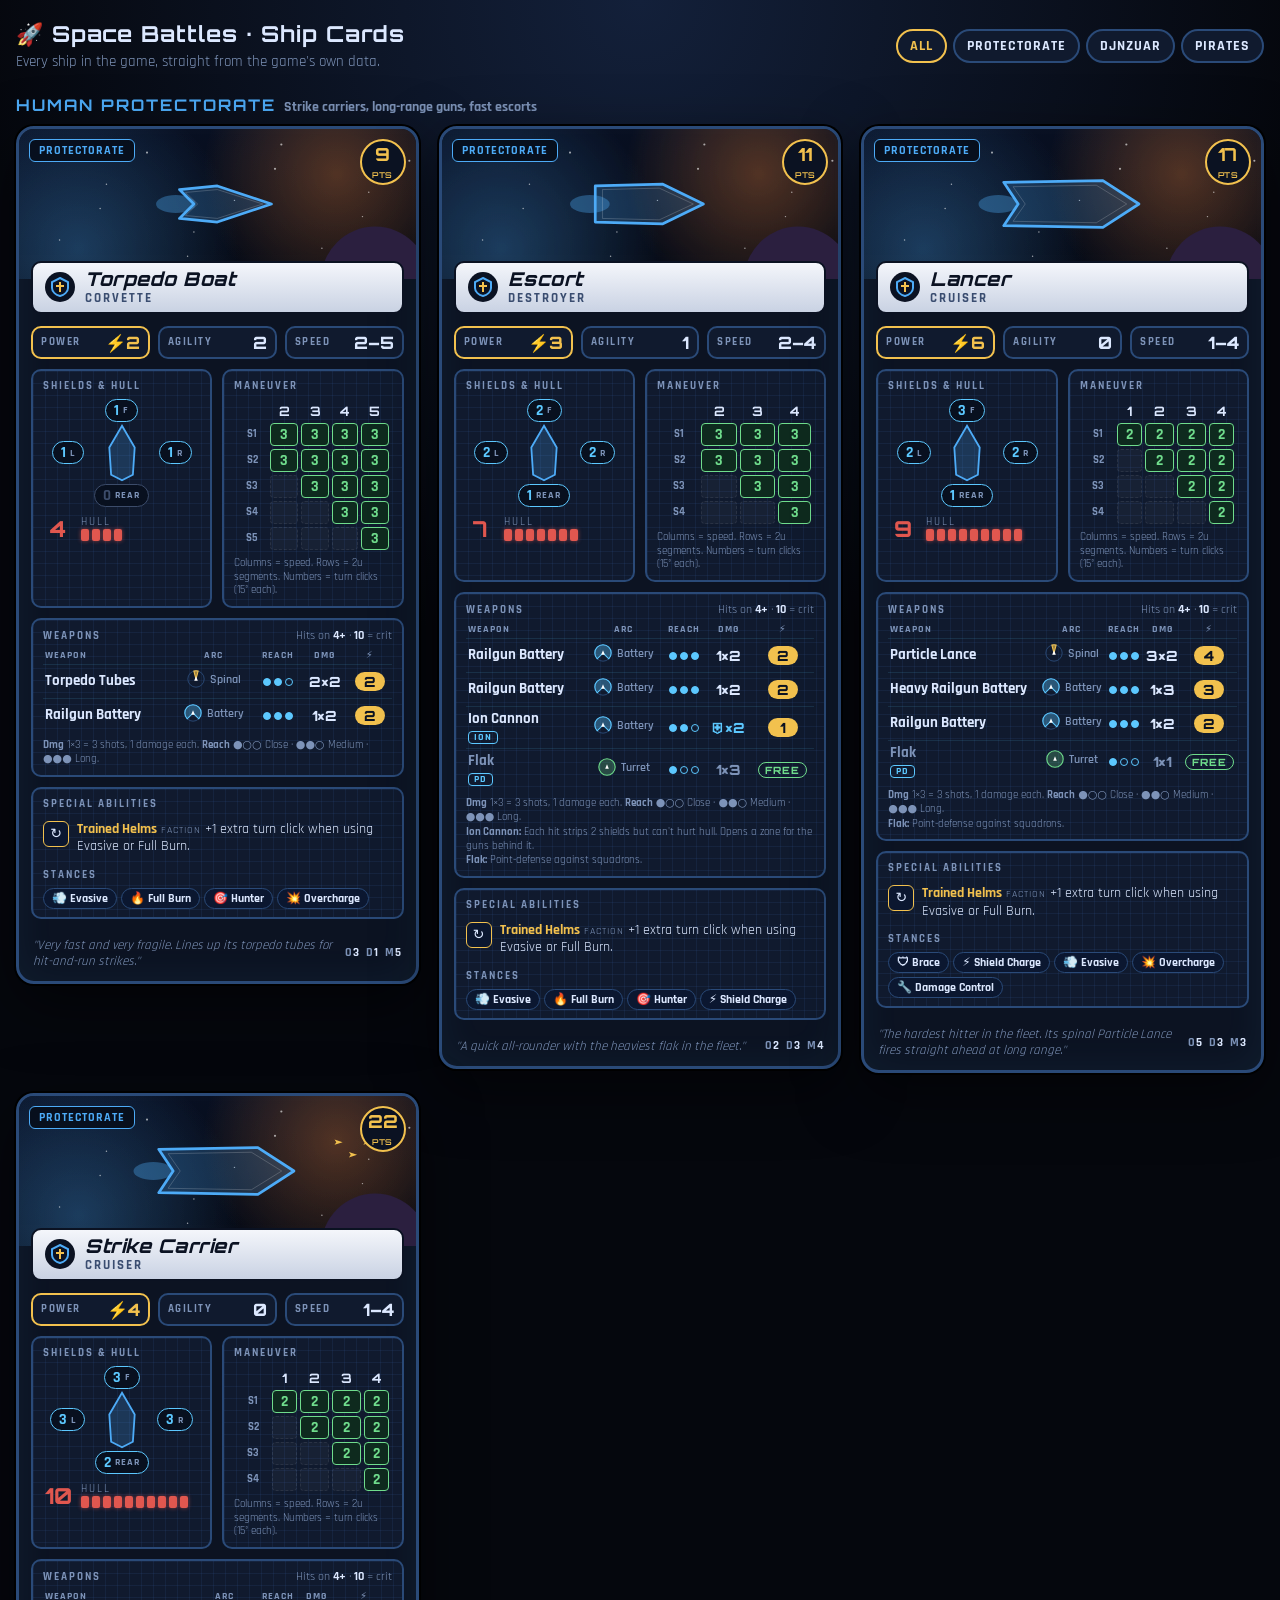
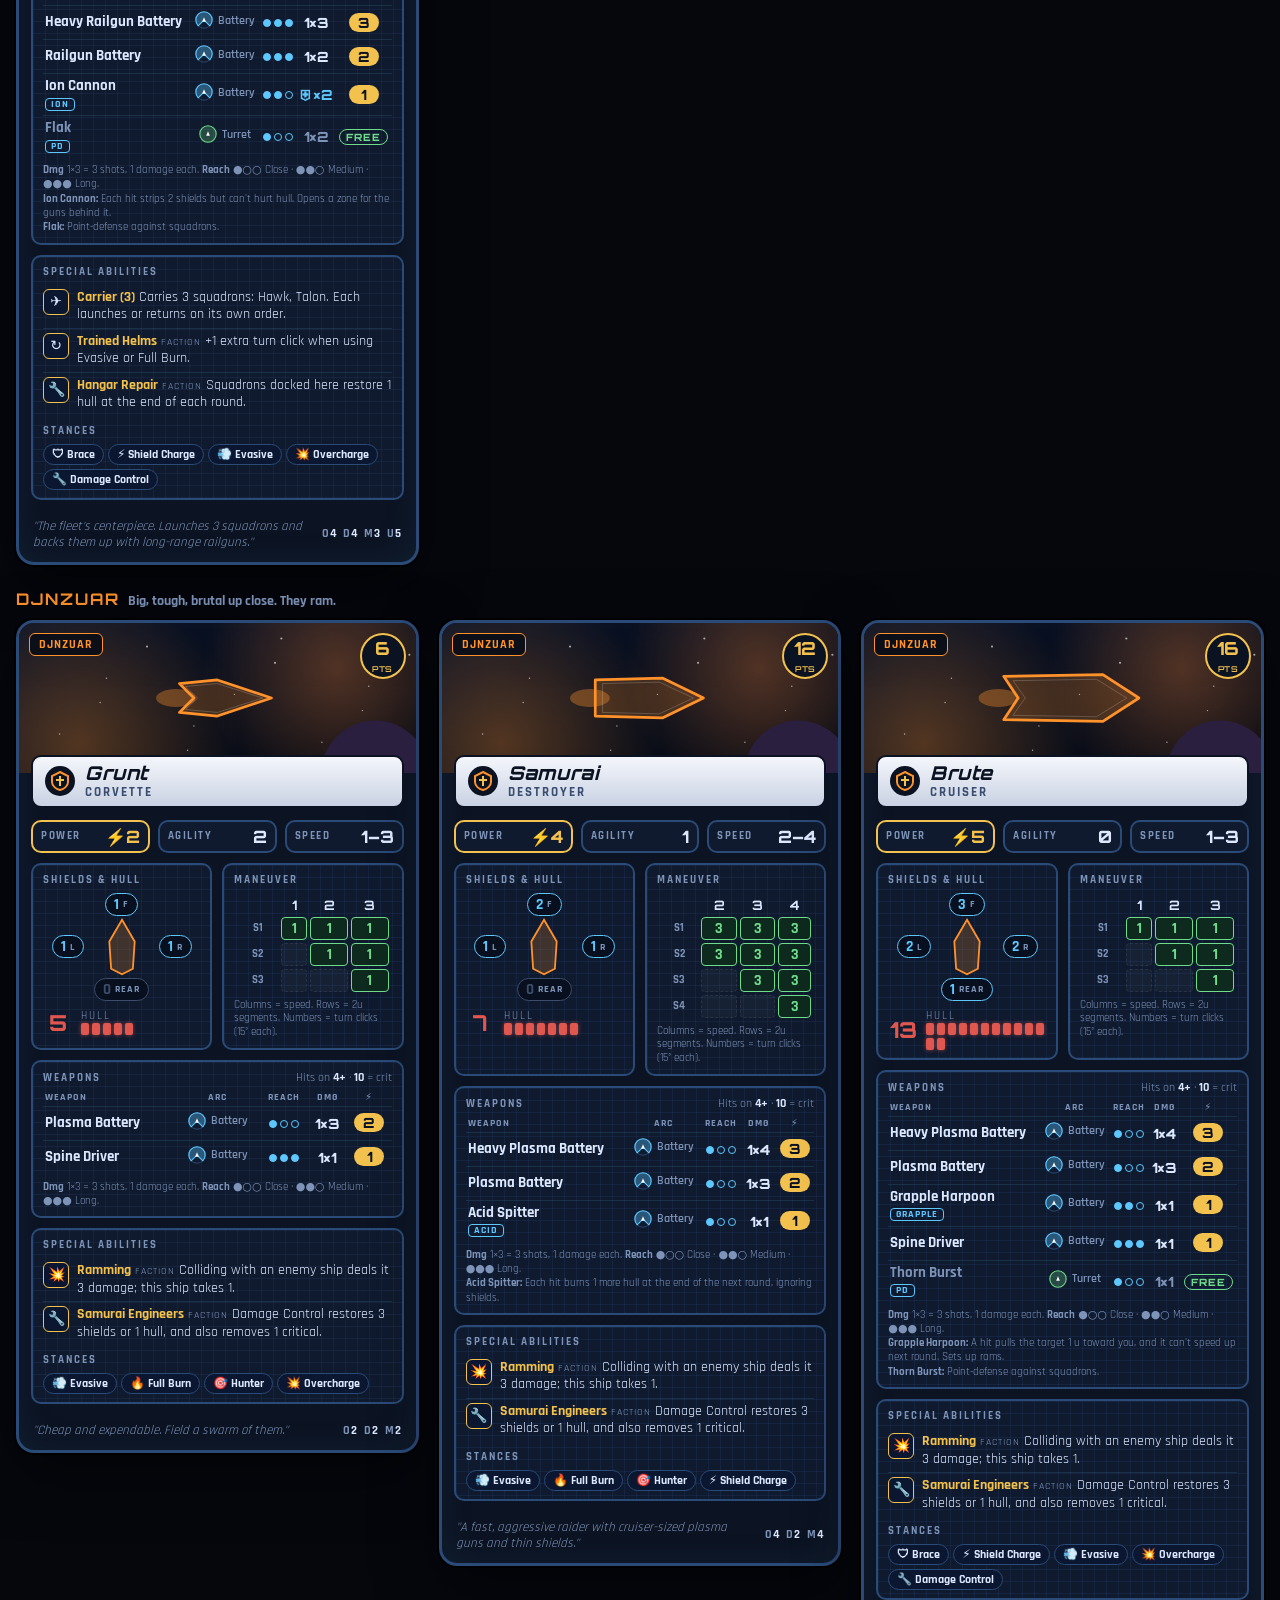
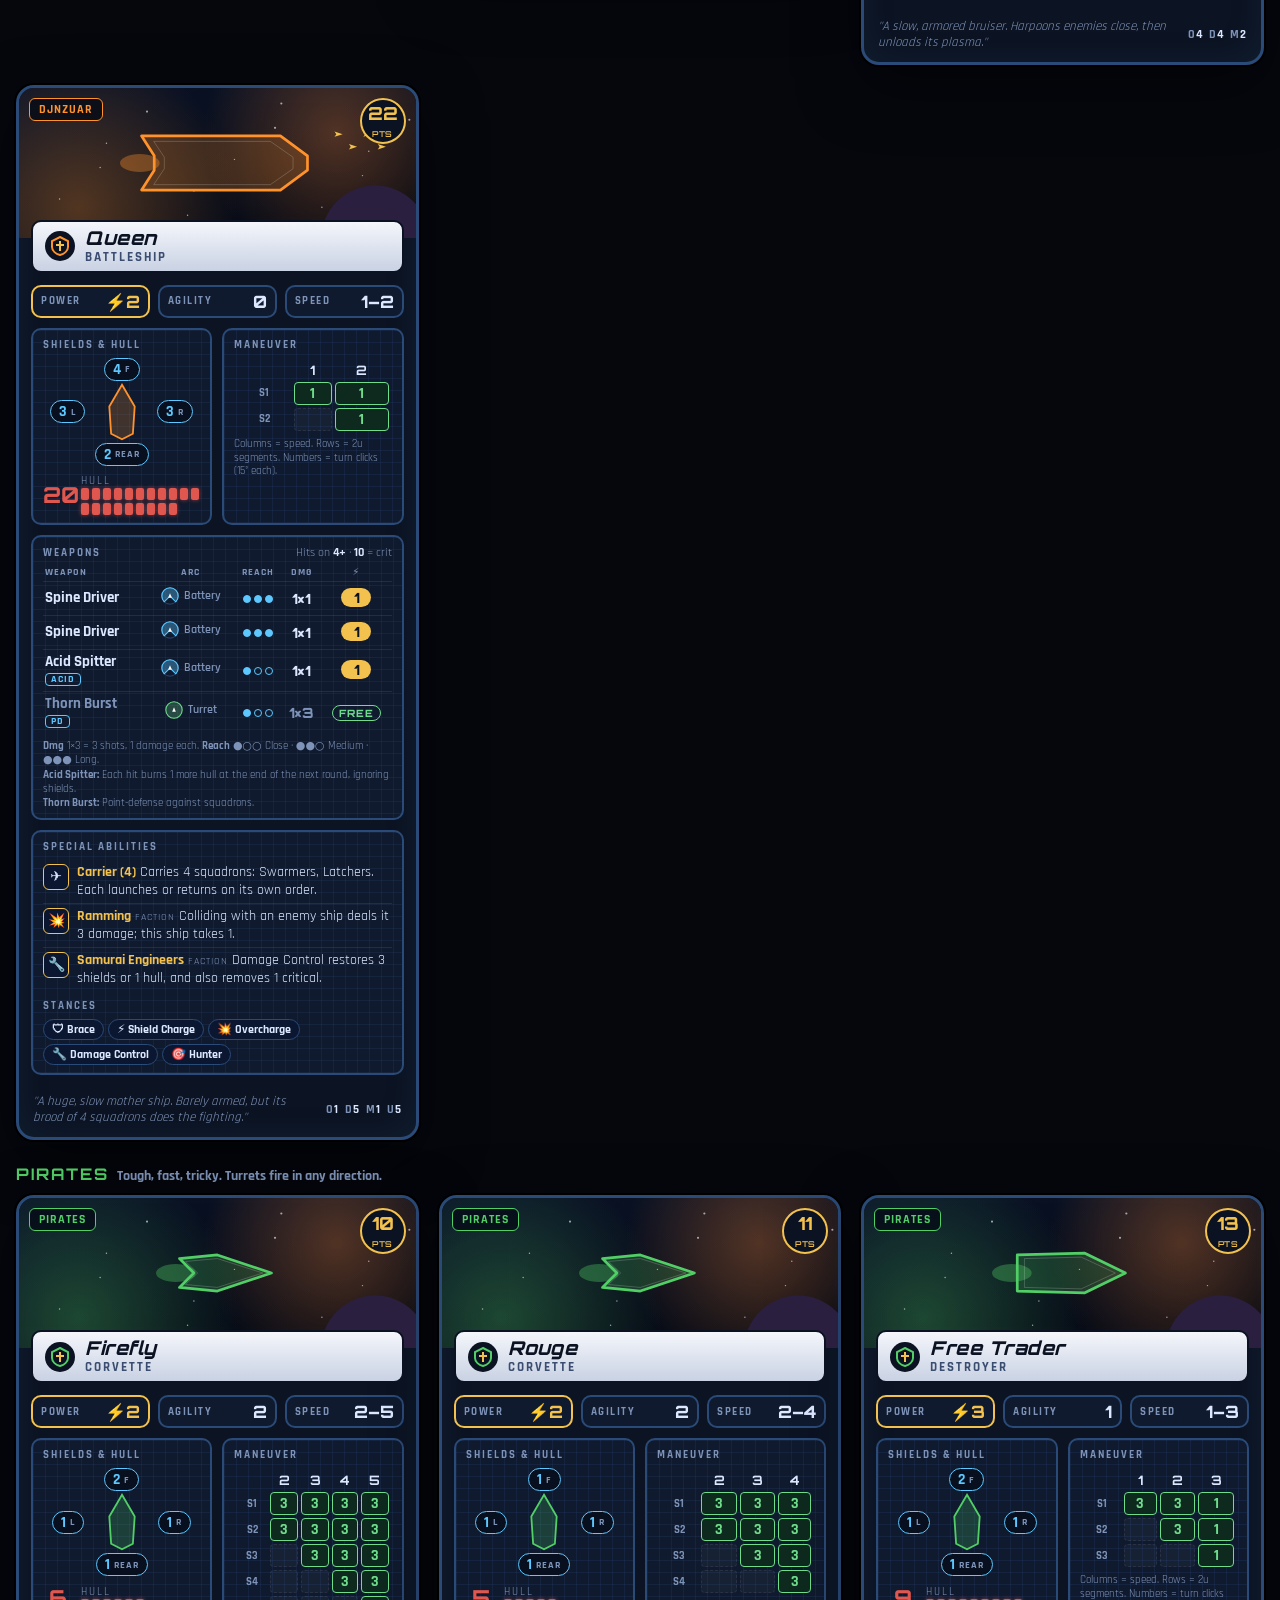
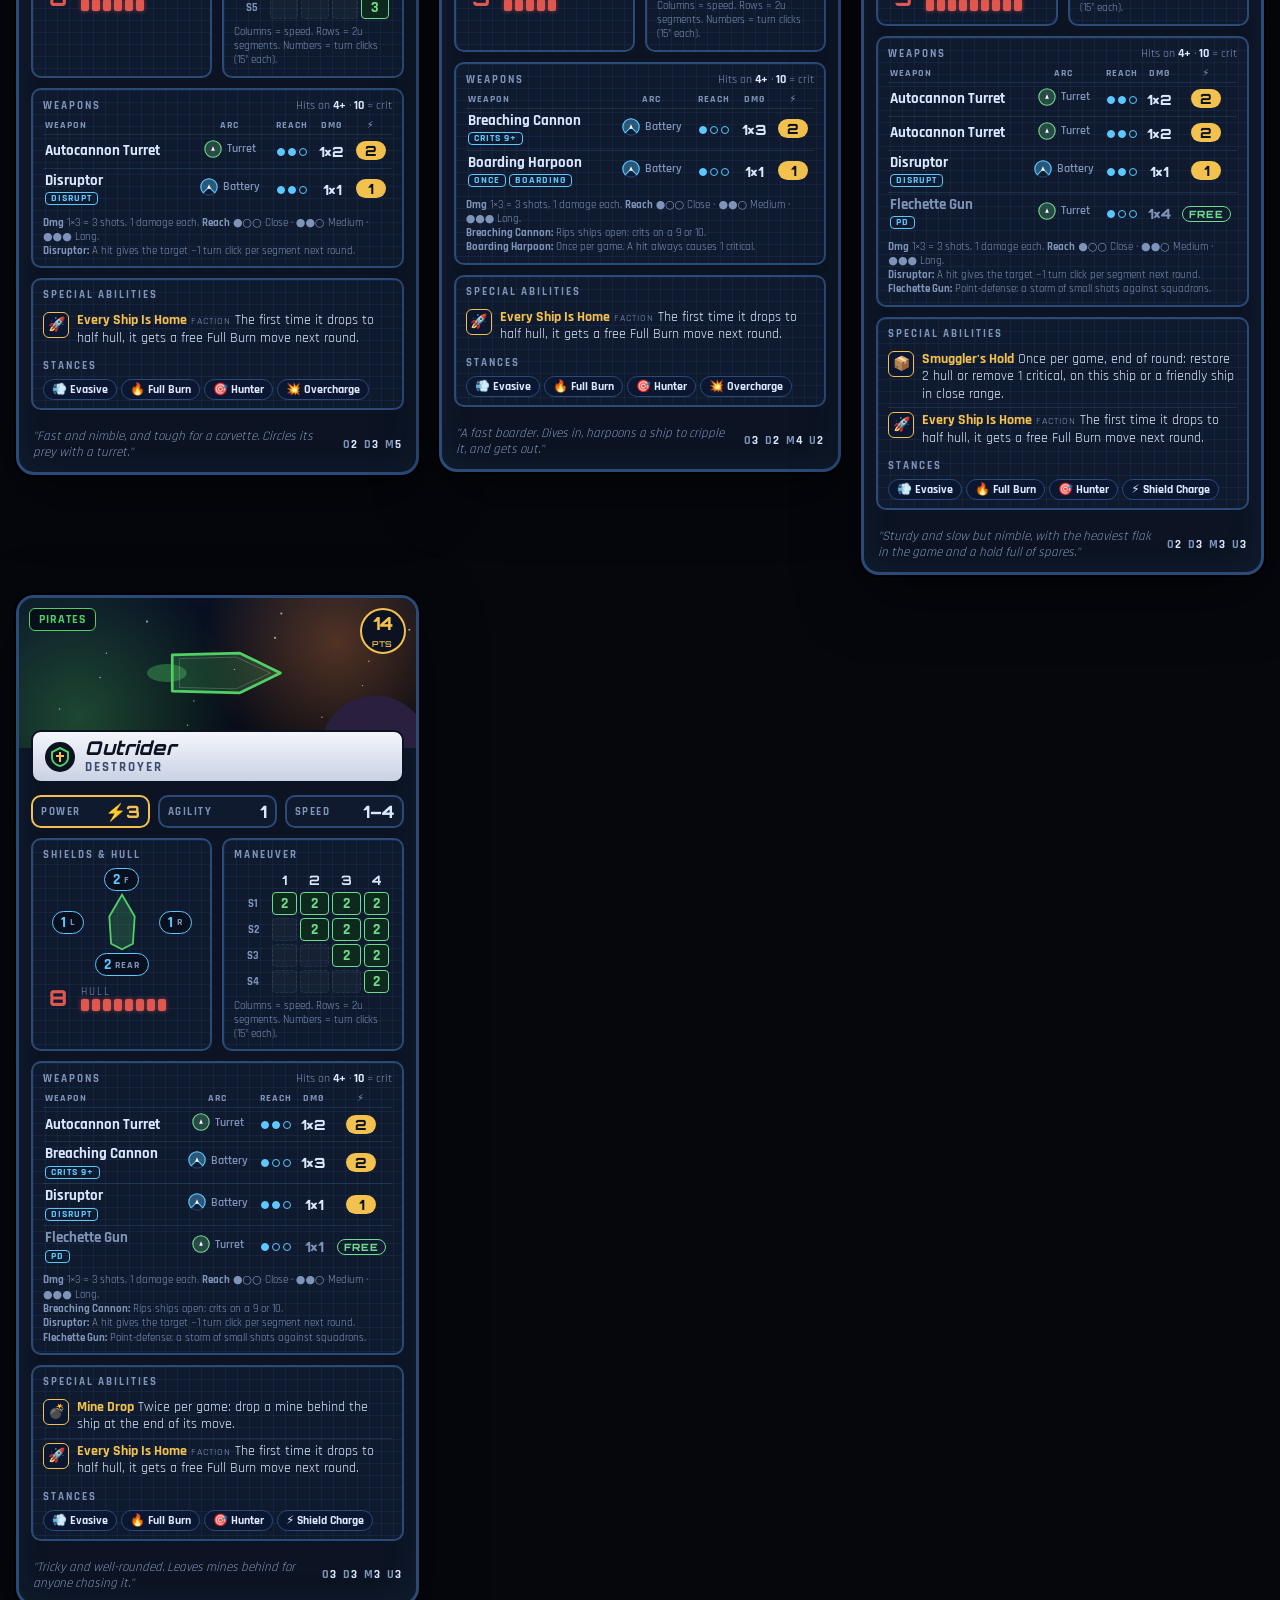
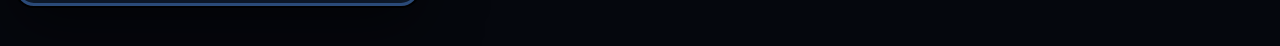
==== docs/ship-cards.html @ 21dcd4d3 "Space Battles: weapons v2, new ships, ship cards, battle sizes - Power system: each ship has Power; " ====
<!doctype html>
<html lang="en">
<head>
<meta charset="utf-8">
<meta name="viewport" content="width=device-width, initial-scale=1">
<title>Space Battles Ship Cards</title>
<link rel="preconnect" href="https://fonts.googleapis.com">
<link href="https://fonts.googleapis.com/css2?family=Orbitron:wght@600;800&family=Rajdhani:wght@500;600;700&display=swap" rel="stylesheet">
<style>
  :root {
    --bg: #05070d;
    --card: #0c1322;
    --panel: #101a2e;
    --panel-edge: #2a4a78;
    --grid: rgba(80, 150, 255, 0.08);
    --text: #dce8ff;
    --muted: #7d93b8;
    --accent: #5cc8ff;
    --gold: #f2c14e;
    --hull: #e0574f;
    --shield: #5cc8ff;
    --good: #6fdc8c;
  }
  * { box-sizing: border-box; }
  body {
    margin: 0; min-height: 100vh; background: radial-gradient(circle at 50% 0%, #13203a, var(--bg) 60%) fixed var(--bg);
    font-family: 'Rajdhani', system-ui, sans-serif; color: var(--text); padding: 20px 16px 40px;
  }
  header { max-width: 1400px; margin: 0 auto 16px; display: flex; flex-wrap: wrap; align-items: center; justify-content: space-between; gap: 12px; }
  header h1 { margin: 0; font-family: 'Orbitron', sans-serif; font-size: 22px; letter-spacing: 1px; }
  header p { margin: 4px 0 0; color: var(--muted); font-size: 15px; }
  .filters { display: flex; flex-wrap: wrap; gap: 6px; }
  .filters button {
    font: inherit; font-weight: 700; font-size: 14px; letter-spacing: 1px; text-transform: uppercase;
    padding: 6px 12px; border-radius: 999px; border: 2px solid var(--panel-edge); background: var(--panel); color: var(--text); cursor: pointer;
  }
  .filters button.on { border-color: var(--gold); color: var(--gold); }

  .faction-title { max-width: 1400px; margin: 24px auto 10px; font-family: 'Orbitron', sans-serif; font-size: 16px; letter-spacing: 2px; text-transform: uppercase; }
  .faction-title small { font-family: 'Rajdhani', sans-serif; letter-spacing: 0; text-transform: none; color: var(--muted); font-size: 14px; margin-left: 8px; }
  .grid { max-width: 1400px; margin: 0 auto; display: grid; grid-template-columns: repeat(auto-fill, minmax(min(100%, 380px), 1fr)); gap: 20px; align-items: start; }

  .card {
    --fc: var(--accent);
    background: var(--card); border: 3px solid var(--panel-edge); border-radius: 18px; overflow: hidden;
    box-shadow: 0 0 0 2px #000, 0 20px 60px rgba(0,0,0,.5), inset 0 0 40px rgba(92,200,255,.06);
    scroll-margin-top: 16px;
  }
  .card:target { border-color: var(--gold); }
  .art { position: relative; height: 150px; background: radial-gradient(circle at 80% 30%, rgba(255,140,60,.3), transparent 40%), radial-gradient(circle at 15% 80%, color-mix(in srgb, var(--fc) 30%, transparent), transparent 45%), linear-gradient(160deg, #0a1328, #050810); }
  .art svg { position: absolute; inset: 0; width: 100%; height: 100%; }
  .faction { position: absolute; top: 10px; left: 10px; padding: 3px 9px; border-radius: 6px; font-size: 12px; font-weight: 700; letter-spacing: 1px; background: rgba(5,10,20,.75); border: 1px solid var(--fc); color: var(--fc); text-transform: uppercase; }
  .cost { position: absolute; top: 10px; right: 10px; width: 46px; height: 46px; border-radius: 50%; background: #0b1222; border: 2px solid var(--gold); display: grid; place-items: center; text-align: center; line-height: 1; font-family: 'Orbitron', sans-serif; font-weight: 800; font-size: 18px; color: var(--gold); }
  .cost small { display: block; font-size: 8px; font-weight: 600; letter-spacing: .5px; }
  .titlebar { display: flex; align-items: center; gap: 10px; margin: -18px 12px 0; position: relative; background: linear-gradient(#f4f6fb, #c9d2e3); border: 2px solid #0b1222; border-radius: 10px; padding: 6px 12px; color: #0b1222; }
  .emblem { width: 30px; height: 30px; flex: none; border-radius: 50%; background: #0b1222; display: grid; place-items: center; }
  .titlebar h2 { margin: 0; font-family: 'Orbitron', sans-serif; font-weight: 800; font-size: 19px; font-style: italic; letter-spacing: .5px; line-height: 1.1; }
  .titlebar .class { font-size: 13px; font-weight: 700; letter-spacing: 2px; text-transform: uppercase; color: #3a4d70; }

  .body { padding: 12px; display: grid; gap: 10px; }
  .row2 { display: grid; grid-template-columns: 1fr 1fr; gap: 10px; }
  @media (max-width: 400px) { .row2 { grid-template-columns: 1fr; } }
  .panel { background: linear-gradient(var(--grid) 1px, transparent 1px) 0 0 / 12px 12px, linear-gradient(90deg, var(--grid) 1px, transparent 1px) 0 0 / 12px 12px, var(--panel); border: 2px solid var(--panel-edge); border-radius: 10px; padding: 8px 10px; }
  .panel h3 { margin: 0 0 6px; font-size: 11px; font-weight: 700; letter-spacing: 2px; text-transform: uppercase; color: var(--muted); }
  .stats { display: grid; grid-template-columns: repeat(3, 1fr); gap: 8px; }
  .stat { background: var(--panel); border: 2px solid var(--panel-edge); border-radius: 10px; padding: 4px 8px; display: flex; align-items: center; justify-content: space-between; gap: 4px; }
  .stat .k { font-size: 11px; font-weight: 700; letter-spacing: 1.5px; text-transform: uppercase; color: var(--muted); }
  .stat .v { font-family: 'Orbitron', sans-serif; font-weight: 800; font-size: 17px; }
  .stat.power { border-color: var(--gold); }
  .stat.power .v { color: var(--gold); }

  .zones { display: grid; grid-template-columns: 1fr auto 1fr; align-items: center; justify-items: center; gap: 2px; }
  .zones .ship { grid-column: 2; grid-row: 2; }
  .sb { display: flex; align-items: center; gap: 4px; background: #08101f; border: 1.5px solid var(--shield); border-radius: 14px; padding: 1px 8px; font-weight: 700; font-size: 15px; color: var(--shield); }
  .sb.zero { border-color: #3c4c6a; color: #3c4c6a; }
  .sb span { font-size: 10px; color: var(--muted); letter-spacing: 1px; }
  .z-front { grid-column: 2; grid-row: 1; } .z-left { grid-column: 1; grid-row: 2; } .z-right { grid-column: 3; grid-row: 2; } .z-rear { grid-column: 2; grid-row: 3; }
  .hull { margin-top: 8px; display: flex; align-items: center; gap: 8px; }
  .hull .num { font-family: 'Orbitron', sans-serif; font-weight: 800; font-size: 22px; color: var(--hull); min-width: 30px; text-align: center; }
  .hull .label { font-size: 11px; letter-spacing: 2px; color: var(--muted); text-transform: uppercase; }
  .pips { display: flex; flex-wrap: wrap; gap: 3px; }
  .pip { width: 8px; height: 12px; border-radius: 2px; background: var(--hull); box-shadow: 0 0 4px rgba(224,87,79,.6); }

  .maneuver table { border-collapse: separate; border-spacing: 3px; width: 100%; }
  .maneuver th { font-size: 11px; color: var(--muted); font-weight: 700; }
  .maneuver thead th { font-family: 'Orbitron', sans-serif; font-size: 13px; color: var(--text); }
  .maneuver td { height: 22px; text-align: center; border-radius: 4px; font-weight: 700; font-size: 15px; }
  .maneuver td.on { background: #0e2a1e; border: 1.5px solid var(--good); color: var(--good); }
  .maneuver td.off { background: rgba(255,255,255,.03); border: 1.5px dashed rgba(255,255,255,.08); }
  .maneuver .note { font-size: 11px; color: var(--muted); margin-top: 4px; line-height: 1.25; }

  .weapons .head { display: flex; justify-content: space-between; align-items: baseline; }
  .weapons .head small { font-size: 12px; color: var(--muted); }
  .weapons .head small b { color: var(--text); }
  .weapons table { width: 100%; border-collapse: collapse; font-size: 15px; }
  .weapons th { font-size: 10px; letter-spacing: 1px; color: var(--muted); text-transform: uppercase; font-weight: 700; text-align: center; padding: 0 2px 3px; }
  .weapons th:first-child { text-align: left; }
  .weapons td { padding: 4px 2px; text-align: center; border-top: 1px solid rgba(92,200,255,.12); vertical-align: middle; }
  .weapons td.name { text-align: left; font-weight: 700; line-height: 1.1; }
  .kw { display: inline-block; margin: 2px 3px 0 0; font-size: 10px; font-weight: 700; letter-spacing: 1px; text-transform: uppercase; padding: 0 5px; border-radius: 4px; color: var(--shield); border: 1px solid var(--shield); }
  .arc { display: inline-flex; align-items: center; gap: 4px; font-size: 12px; font-weight: 600; color: var(--muted); }
  .arc svg { width: 20px; height: 20px; flex: none; }
  .reach { display: inline-flex; gap: 3px; }
  .reach i { width: 8px; height: 8px; border-radius: 50%; border: 1.5px solid var(--accent); }
  .reach i.on { background: var(--accent); }
  .dmg { font-family: 'Orbitron', sans-serif; font-weight: 800; font-size: 14px; white-space: nowrap; }
  .dmg.ion { color: var(--shield); }
  .pill { display: inline-block; min-width: 30px; font-family: 'Orbitron', sans-serif; font-weight: 800; font-size: 14px; color: #0b1222; background: var(--gold); border-radius: 12px; padding: 1px 6px; }
  tr.pd td { color: var(--muted); }
  tr.pd .pill { background: transparent; color: var(--good); border: 1px solid var(--good); font-size: 10px; letter-spacing: 1px; }
  .legend { margin-top: 6px; font-size: 11px; color: var(--muted); line-height: 1.3; }

  .ability { display: flex; gap: 8px; align-items: flex-start; padding: 4px 0; }
  .ability + .ability { border-top: 1px solid rgba(92,200,255,.12); }
  .ability .icon { flex: none; width: 26px; height: 26px; border-radius: 6px; background: #0b1730; border: 1.5px solid var(--gold); display: grid; place-items: center; font-size: 14px; }
  .ability p { margin: 0; font-size: 14px; line-height: 1.25; }
  .ability strong { color: var(--gold); }
  .ability .tag { font-size: 10px; color: var(--muted); letter-spacing: 1px; text-transform: uppercase; margin-left: 4px; }
  .stances { display: flex; flex-wrap: wrap; gap: 4px; }
  .stance { font-size: 12px; font-weight: 700; padding: 2px 8px; border-radius: 12px; background: #0b1730; border: 1px solid var(--panel-edge); }
  .footer { display: flex; justify-content: space-between; align-items: center; gap: 10px; padding: 6px 14px 12px; font-size: 13px; color: var(--muted); }
  .footer i { font-style: italic; }
  .ratings { display: flex; gap: 6px; flex: none; font-weight: 700; font-size: 12px; letter-spacing: 1px; }
  .ratings span b { color: var(--text); }
</style>
</head>
<body>
<header>
  <div>
    <h1>🚀 Space Battles · Ship Cards</h1>
    <p>Every ship in the game, straight from the game's own data.</p>
  </div>
  <div class="filters" id="filters"></div>
</header>
<main id="cards"><p style="text-align:center;color:var(--muted)">Loading…</p></main>

<!-- Arc icons: ship points up. Battery = 270°, Spinal = 30° ahead, Turret = 360°. -->
<svg width="0" height="0" style="position:absolute" aria-hidden="true">
  <defs>
    <g id="arc-battery"><circle cx="11" cy="11" r="9" fill="none" stroke="#2a4a78" stroke-width="1"/><path d="M11 11 L17.36 17.36 A9 9 0 1 0 4.64 17.36 Z" fill="rgba(92,200,255,.35)" stroke="#5cc8ff" stroke-width="1.2"/><path d="M11 8 L13 13 L9 13 Z" fill="#fff"/></g>
    <g id="arc-spinal"><circle cx="11" cy="11" r="9" fill="none" stroke="#2a4a78" stroke-width="1"/><path d="M11 11 L8.67 2.31 A9 9 0 0 1 13.33 2.31 Z" fill="rgba(242,193,78,.6)" stroke="#f2c14e" stroke-width="1.2"/><path d="M11 8 L13 13 L9 13 Z" fill="#fff"/></g>
    <g id="arc-turret"><circle cx="11" cy="11" r="9" fill="rgba(111,220,140,.25)" stroke="#6fdc8c" stroke-width="1.2"/><path d="M11 8 L13 13 L9 13 Z" fill="#fff"/></g>
  </defs>
</svg>

<script type="module">
import {
  FACTIONS, FACTION_ORDER, SHIPS, WEAPONS, CLASSES, RANGE_BANDS, ARC_DEFS, HIT, SPECIALS, SQUADRONS,
  STANCES, CLASS_STANCES,
} from '../js/games/space-battles/data.js';

const esc = (s) => String(s).replace(/[&<>"']/g, (c) => ({ '&': '&amp;', '<': '&lt;', '>': '&gt;', '"': '&quot;', "'": '&#39;' }[c]));
const BAND = Object.fromEntries(RANGE_BANDS.map((b, i) => [b.id, i]));

// Faction traits shown on every ship of that faction.
const TRAITS = {
  protectorate: (def) => [
    { icon: '↻', name: 'Trained Helms', text: '+1 extra turn click when using Evasive or Full Burn.' },
    ...(def.squadrons ? [{ icon: '🔧', name: 'Hangar Repair', text: 'Squadrons docked here restore 1 hull at the end of each round.' }] : []),
  ],
  djnzuar: () => [
    { icon: '💥', name: 'Ramming', text: 'Colliding with an enemy ship deals it 3 damage; this ship takes 1.' },
    { icon: '🔧', name: 'Samurai Engineers', text: 'Damage Control restores 3 shields or 1 hull, and also removes 1 critical.' },
  ],
  pirates: () => [
    { icon: '🚀', name: 'Every Ship Is Home', text: 'The first time it drops to half hull, it gets a free Full Burn move next round.' },
  ],
};

// A simple top-down silhouette per class, pointing right, in the faction color.
const SHAPES = {
  corvette: 'M120 50 L60 30 L18 34 L34 50 L18 66 L60 70 Z',
  destroyer: 'M140 50 L95 28 L20 30 L20 70 L95 72 Z',
  cruiser: 'M170 50 L130 24 L20 26 L36 50 L20 74 L130 76 Z',
  battleship: 'M200 42 L200 58 L170 80 L16 80 L30 58 L30 42 L16 20 L170 20 Z',
};
function art(def, color) {
  const w = { corvette: 120, destroyer: 140, cruiser: 170, battleship: 200 }[def.class];
  const ox = 220 - w / 2, oy = 25;
  const stars = Array.from({ length: 14 }, (_, i) => `<circle cx="${(i * 97) % 440}" cy="${(i * 53) % 150}" r="${i % 3 ? 0.8 : 1.2}"/>`).join('');
  const wing = def.squadrons ? Array.from({ length: def.squadrons }, (_, i) => `<path d="M${350 + i * 16} ${40 + (i % 2) * 14} l9 3 -9 3 2 -3z"/>`).join('') : '';
  return `<svg viewBox="0 0 440 150" aria-hidden="true">
    <g fill="#fff" opacity=".6">${stars}</g>
    <circle cx="395" cy="160" r="60" fill="#2b1f3f"/>
    <g transform="translate(${ox} ${oy})">
      <ellipse cx="14" cy="50" rx="22" ry="10" fill="${color}" opacity=".35"/>
      <path d="${SHAPES[def.class]}" fill="${color}33" stroke="${color}" stroke-width="3" stroke-linejoin="round"/>
      <path d="${SHAPES[def.class]}" fill="none" stroke="#fff" stroke-opacity=".25" stroke-width="1" transform="translate(${w * 0.08} 10) scale(.84 .8)"/>
    </g>
    <g fill="#f2c14e">${wing}</g>
  </svg>`;
}

const arcIcon = (arc) => `<span class="arc"><svg viewBox="0 0 22 22"><use href="#arc-${arc}"/></svg>${ARC_DEFS[arc].name}</span>`;
const reach = (r) => `<span class="reach">${RANGE_BANDS.map((_, i) => `<i class="${i <= BAND[r] ? 'on' : ''}"></i>`).join('')}</span>`;
function keywords(wd) {
  const k = [];
  if (wd.pd) k.push('PD');
  if (wd.once) k.push('Once');
  if (wd.critOn) k.push(`Crits ${wd.critOn}+`);
  const fx = { ion: 'Ion', acid: 'Acid', grapple: 'Grapple', disrupt: 'Disrupt', board: 'Boarding' }[wd.effect];
  if (fx) k.push(fx);
  return k;
}

function weaponRow(id, shots) {
  const wd = WEAPONS[id];
  const kw = keywords(wd);
  return `<tr class="${wd.pd ? 'pd' : ''}">
    <td class="name">${esc(wd.name)}${kw.length ? `<br>${kw.map((x) => `<span class="kw">${esc(x)}</span>`).join('')}` : ''}</td>
    <td>${arcIcon(wd.arc)}</td>
    <td>${reach(wd.reach)}</td>
    <td class="dmg ${wd.effect === 'ion' ? 'ion' : ''}">${wd.effect === 'ion' ? '⛨' : wd.damage}×${shots}</td>
    <td><span class="pill">${wd.pd ? 'FREE' : wd.power}</span></td>
  </tr>`;
}

// Weapon notes for the legend: the effects this ship's weapons have.
function legend(def) {
  const ids = [...new Set([...def.weapons, ...def.pd.map((p) => p.weapon)])];
  const notes = ids.filter((id) => WEAPONS[id].effect || WEAPONS[id].once || WEAPONS[id].critOn || WEAPONS[id].pd)
    .map((id) => `<b>${esc(WEAPONS[id].name)}:</b> ${esc(WEAPONS[id].desc)}`);
  return `<b>Dmg</b> 1×3 = 3 shots, 1 damage each. <b>Reach</b> ●○○ Close · ●●○ Medium · ●●● Long.${notes.length ? `<br>${notes.join('<br>')}` : ''}`;
}

function maneuver(def) {
  const [lo, hi] = def.speed;
  const speeds = [];
  for (let s = lo; s <= hi; s++) speeds.push(s);
  const clicksAt = (s) => def.clicksAtSpeed?.[s] ?? def.clicks;
  let rows = '';
  for (let seg = 1; seg <= hi; seg++) {
    rows += `<tr><th>S${seg}</th>${speeds.map((s) => (seg <= s ? `<td class="on">${clicksAt(s)}</td>` : '<td class="off"></td>')).join('')}</tr>`;
  }
  return `<table><thead><tr><th></th>${speeds.map((s) => `<th>${s}</th>`).join('')}</tr></thead><tbody>${rows}</tbody></table>
    <div class="note">Columns = speed. Rows = 2u segments. Numbers = turn clicks (15° each).</div>`;
}

function card(type) {
  const def = SHIPS[type];
  const f = FACTIONS[def.faction];
  const cls = CLASSES[def.class];
  const sh = def.shields;
  const badge = (z, label) => `<div class="sb z-${z} ${sh[z] ? '' : 'zero'}">${sh[z]} <span>${label}</span></div>`;
  const abilities = [];
  if (def.squadrons) {
    const types = Object.keys(SQUADRONS).filter((t) => SQUADRONS[t].faction === def.faction && (!def.carries || def.carries.includes(t)));
    abilities.push({ icon: '✈', name: `Carrier (${def.squadrons})`, text: `Carries ${def.squadrons} squadrons: ${types.map((t) => SQUADRONS[t].name).join(', ')}. Each launches or returns on its own order.` });
  }
  if (def.special) {
    const sp = SPECIALS[def.special];
    abilities.push({ icon: sp.icon, name: sp.name, text: sp.desc });
  }
  const traits = TRAITS[def.faction](def).map((t) => ({ ...t, faction: true }));
  const r = def.ratings || {};
  return `<article class="card" id="${type}" style="--fc:${f.color}">
    <div class="art">${art(def, f.color)}<div class="faction">${esc(f.short)}</div><div class="cost">${def.cost}<small>PTS</small></div></div>
    <div class="titlebar">
      <div class="emblem"><svg width="20" height="20" viewBox="0 0 20 20"><path d="M10 1 L18 5 V11 C18 15 14 18 10 19 C6 18 2 15 2 11 V5 Z" fill="none" stroke="${f.color}" stroke-width="2"/><path d="M10 5 V15 M6 9 H14" stroke="#f2c14e" stroke-width="2"/></svg></div>
      <div><h2>${esc(def.name)}</h2><div class="class">${esc(cls.name)}</div></div>
    </div>
    <div class="body">
      <div class="stats">
        <div class="stat power"><span class="k">Power</span><span class="v">⚡${def.power}</span></div>
        <div class="stat"><span class="k">Agility</span><span class="v">${cls.agility}</span></div>
        <div class="stat"><span class="k">Speed</span><span class="v">${def.speed[0]}–${def.speed[1]}</span></div>
      </div>
      <div class="row2">
        <div class="panel">
          <h3>Shields &amp; Hull</h3>
          <div class="zones">
            ${badge('front', 'F')}${badge('left', 'L')}
            <svg class="ship" width="40" height="58" viewBox="0 0 44 64"><path d="M22 2 L36 26 L34 56 L22 62 L10 56 L8 26 Z" fill="${f.color}33" stroke="${f.color}" stroke-width="2"/></svg>
            ${badge('right', 'R')}${badge('rear', 'REAR')}
          </div>
          <div class="hull"><div class="num">${def.hull}</div><div><div class="label">Hull</div><div class="pips">${'<i class="pip"></i>'.repeat(def.hull)}</div></div></div>
        </div>
        <div class="panel maneuver"><h3>Maneuver</h3>${maneuver(def)}</div>
      </div>
      <div class="panel weapons">
        <div class="head"><h3>Weapons</h3><small>Hits on <b>${HIT.base}+</b> · <b>${HIT.critOn}</b> = crit</small></div>
        <table>
          <tr><th>Weapon</th><th>Arc</th><th>Reach</th><th>Dmg</th><th>⚡</th></tr>
          ${def.weapons.map((id) => weaponRow(id, WEAPONS[id].shots)).join('')}
          ${def.pd.map((p) => weaponRow(p.weapon, p.shots)).join('')}
        </table>
        <div class="legend">${legend(def)}</div>
      </div>
      <div class="panel">
        <h3>Special Abilities</h3>
        ${[...abilities, ...traits].map((a) => `<div class="ability"><div class="icon">${a.icon}</div><p><strong>${esc(a.name)}</strong>${a.faction ? '<span class="tag">Faction</span>' : ''} ${esc(a.text)}</p></div>`).join('')}
        <h3 style="margin-top:8px">Stances</h3>
        <div class="stances">${(CLASS_STANCES[def.class] || []).map((s) => `<span class="stance">${STANCES[s].icon} ${esc(STANCES[s].name)}</span>`).join('')}</div>
      </div>
    </div>
    <div class="footer"><i>"${esc(def.desc)}"</i>
      <span class="ratings">${[['O', r.o], ['D', r.d], ['M', r.m], ['U', r.u]].filter(([, v]) => v).map(([k, v]) => `<span>${k}<b>${v}</b></span>`).join('')}</span></div>
  </article>`;
}

let filter = 'all';
function render() {
  const main = document.getElementById('cards');
  main.innerHTML = FACTION_ORDER.filter((fid) => filter === 'all' || filter === fid).map((fid) => {
    const types = Object.keys(SHIPS).filter((t) => SHIPS[t].faction === fid).sort((a, b) => SHIPS[a].cost - SHIPS[b].cost);
    return `<h2 class="faction-title" style="color:${FACTIONS[fid].color}">${esc(FACTIONS[fid].name)}<small>${esc(FACTIONS[fid].blurb)}</small></h2>
      <div class="grid">${types.map(card).join('')}</div>`;
  }).join('');
  document.getElementById('filters').innerHTML = ['all', ...FACTION_ORDER].map((f) =>
    `<button data-f="${f}" class="${f === filter ? 'on' : ''}">${f === 'all' ? 'All' : esc(FACTIONS[f].short)}</button>`).join('');
}
document.getElementById('filters').addEventListener('click', (e) => {
  const b = e.target.closest('button');
  if (!b) return;
  filter = b.dataset.f;
  render();
});
render();
// Jump to a ship when the link has #shipType (e.g. from the phone's shipyard).
if (location.hash) document.getElementById(location.hash.slice(1))?.scrollIntoView();
</script>
</body>
</html>
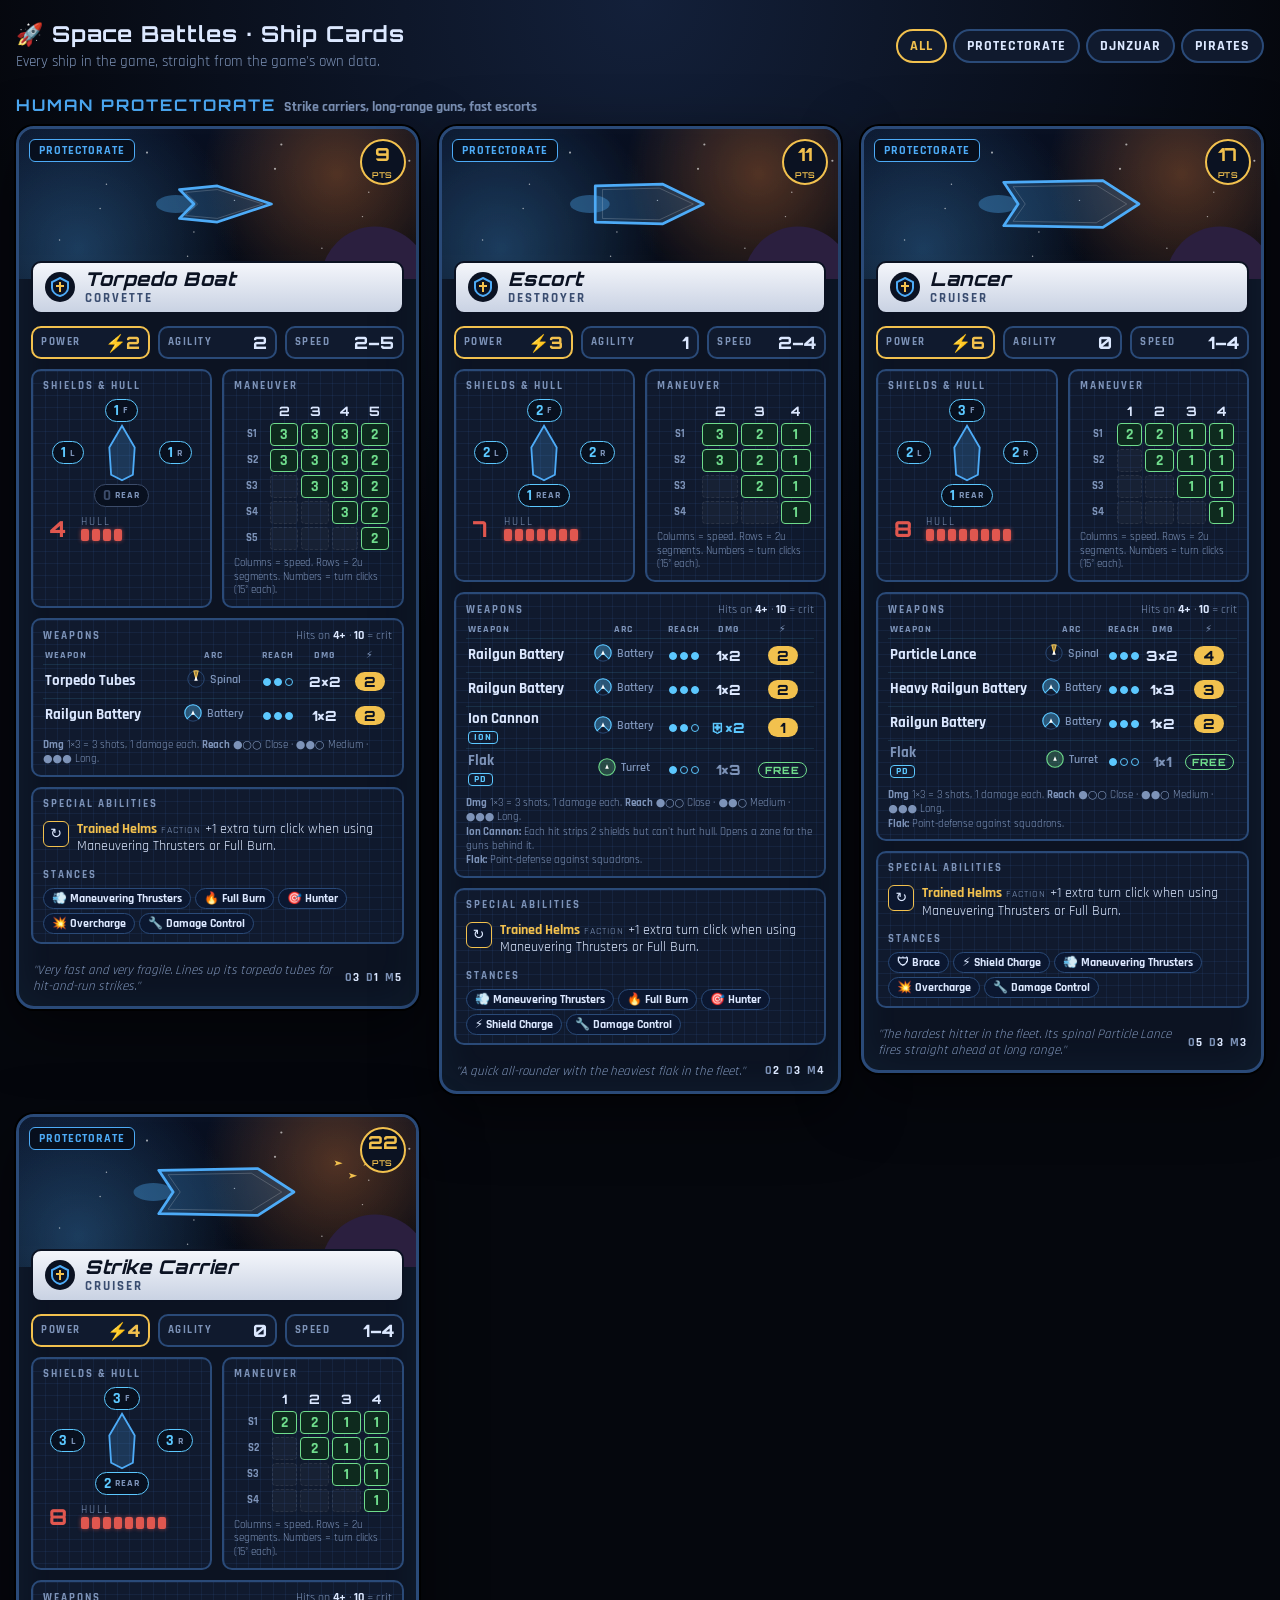
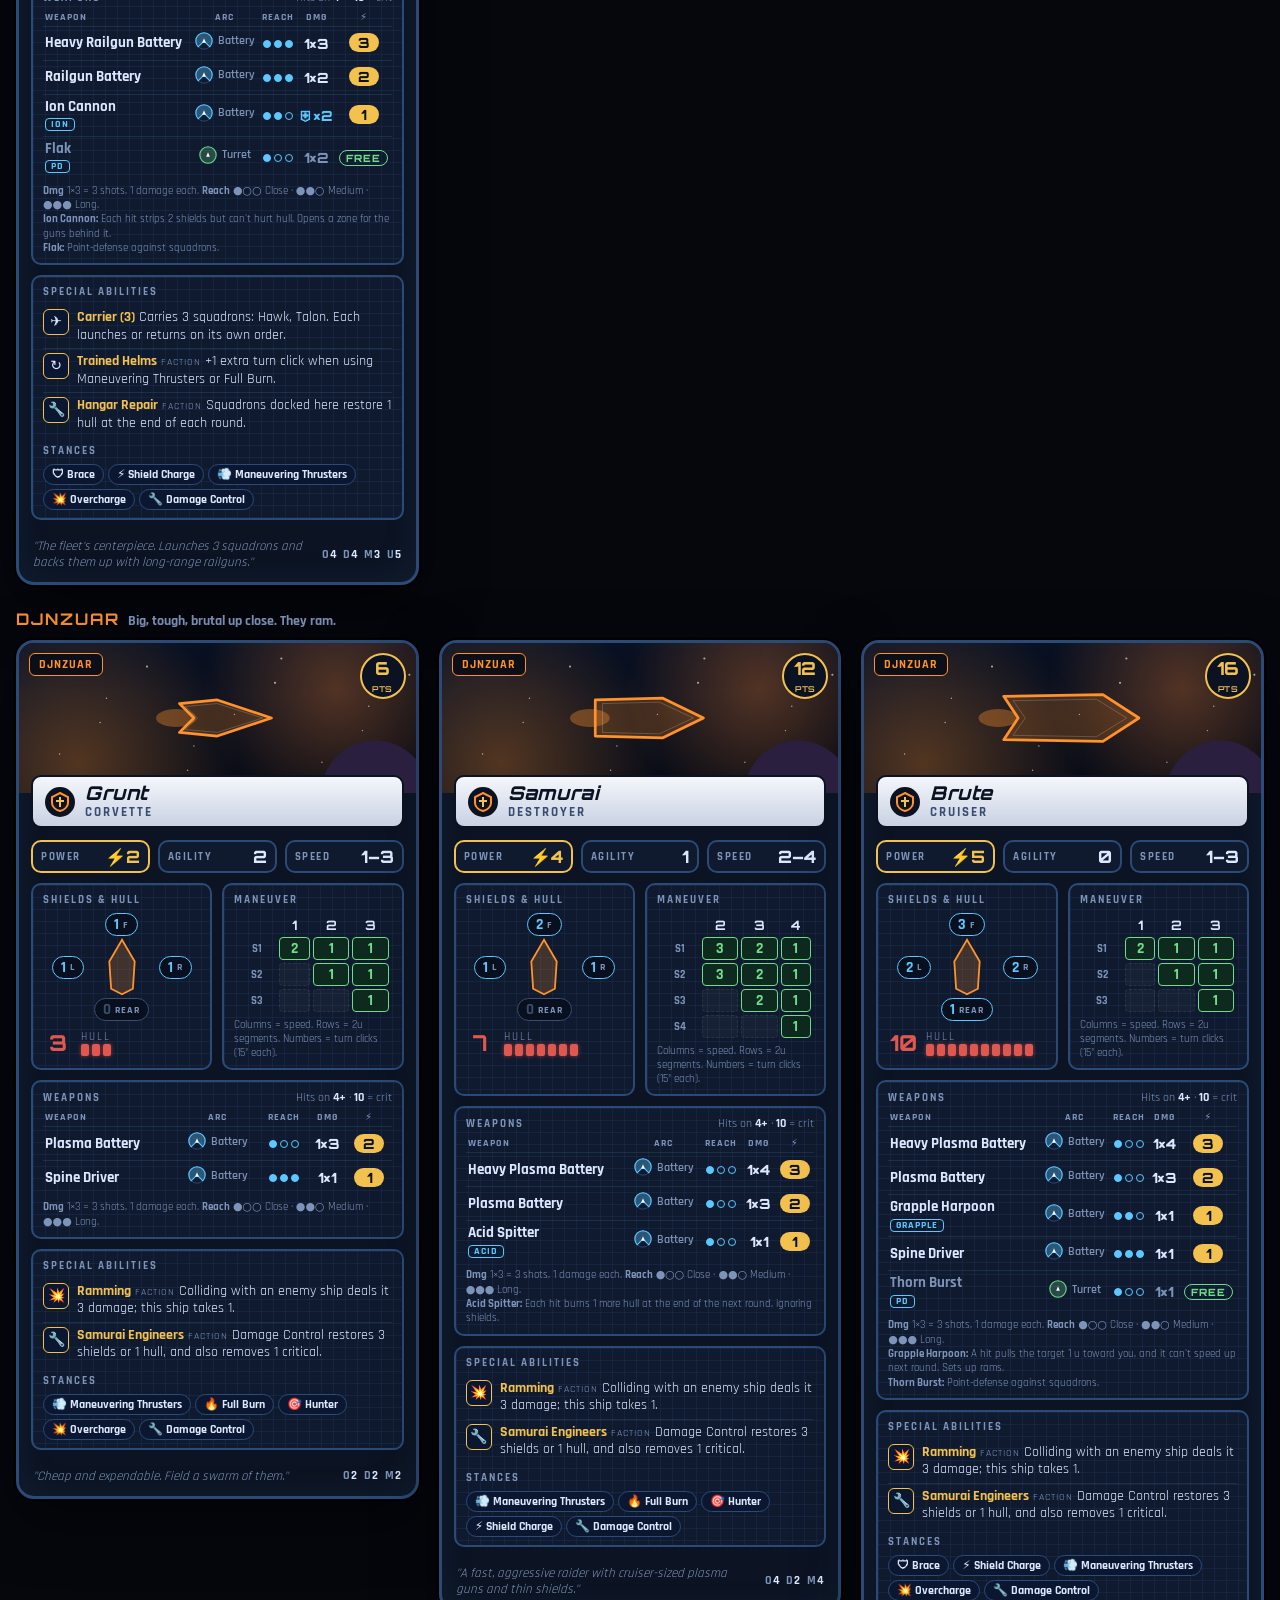
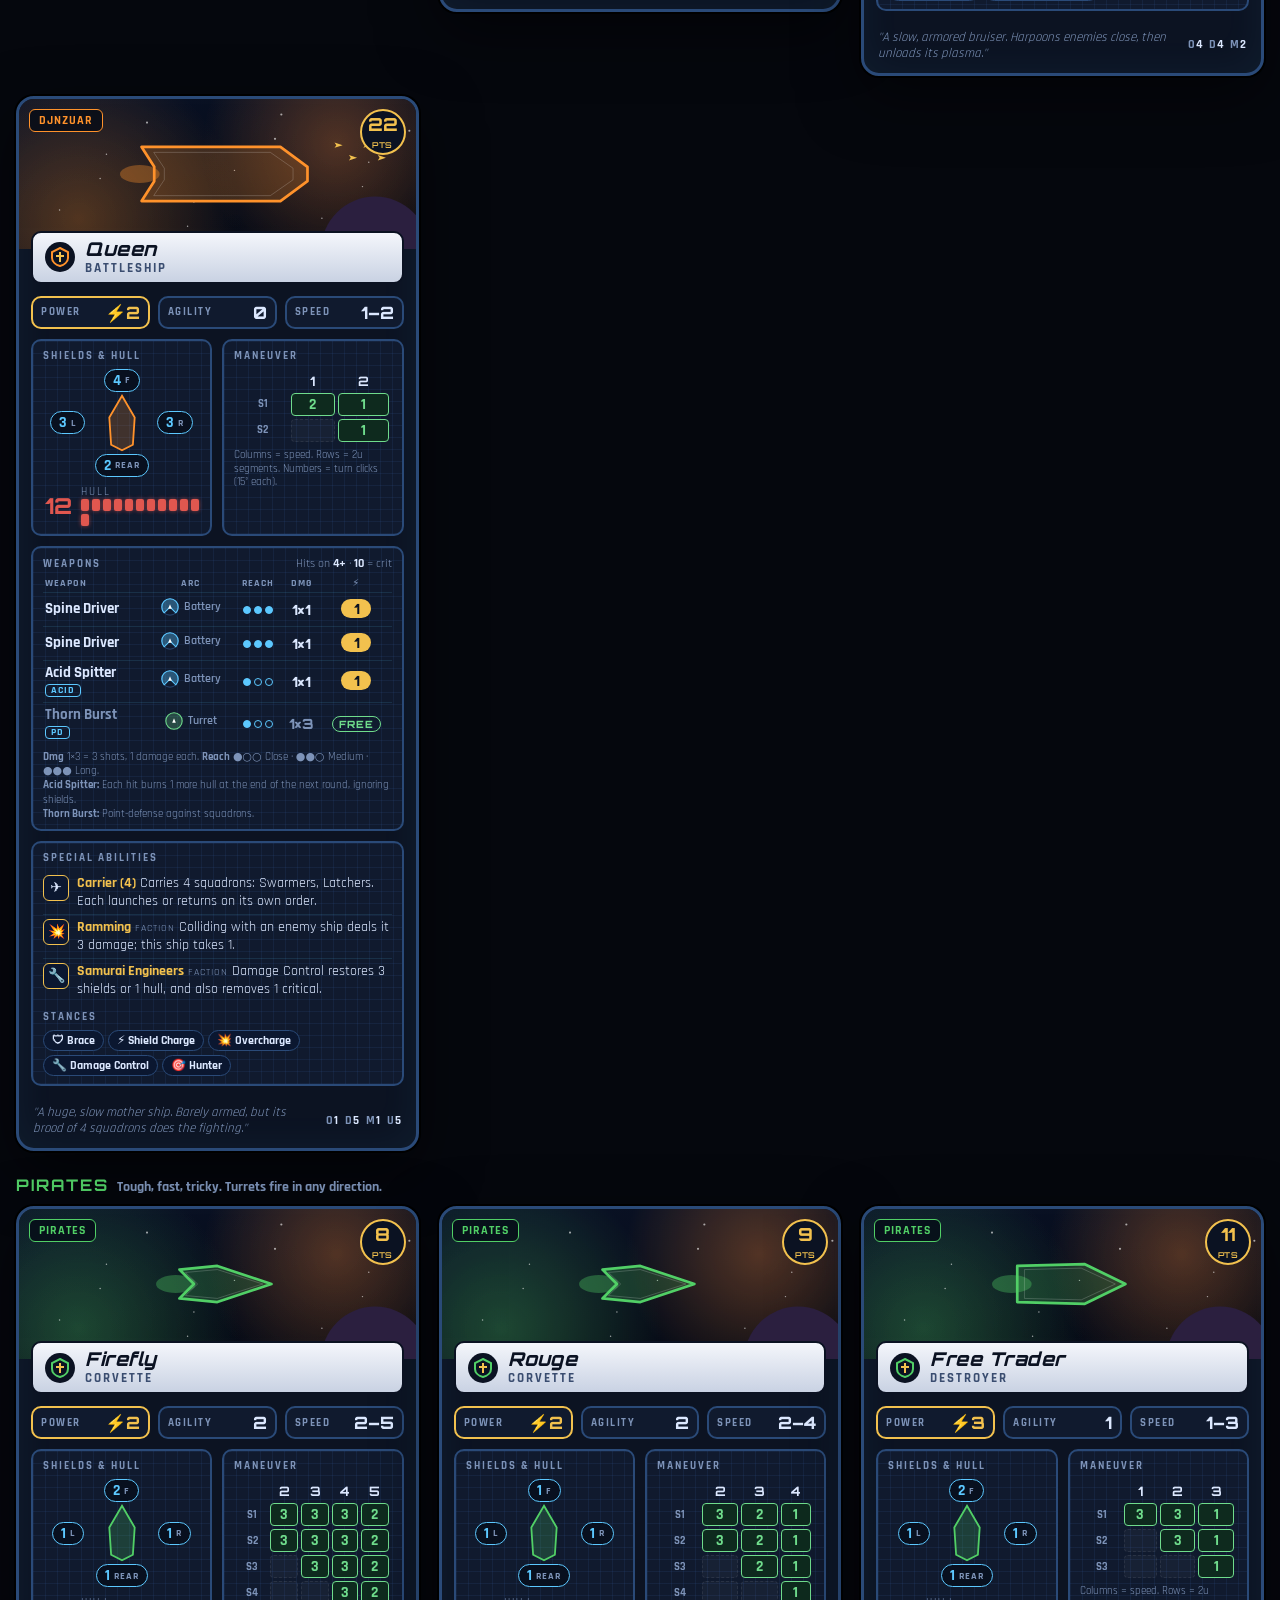
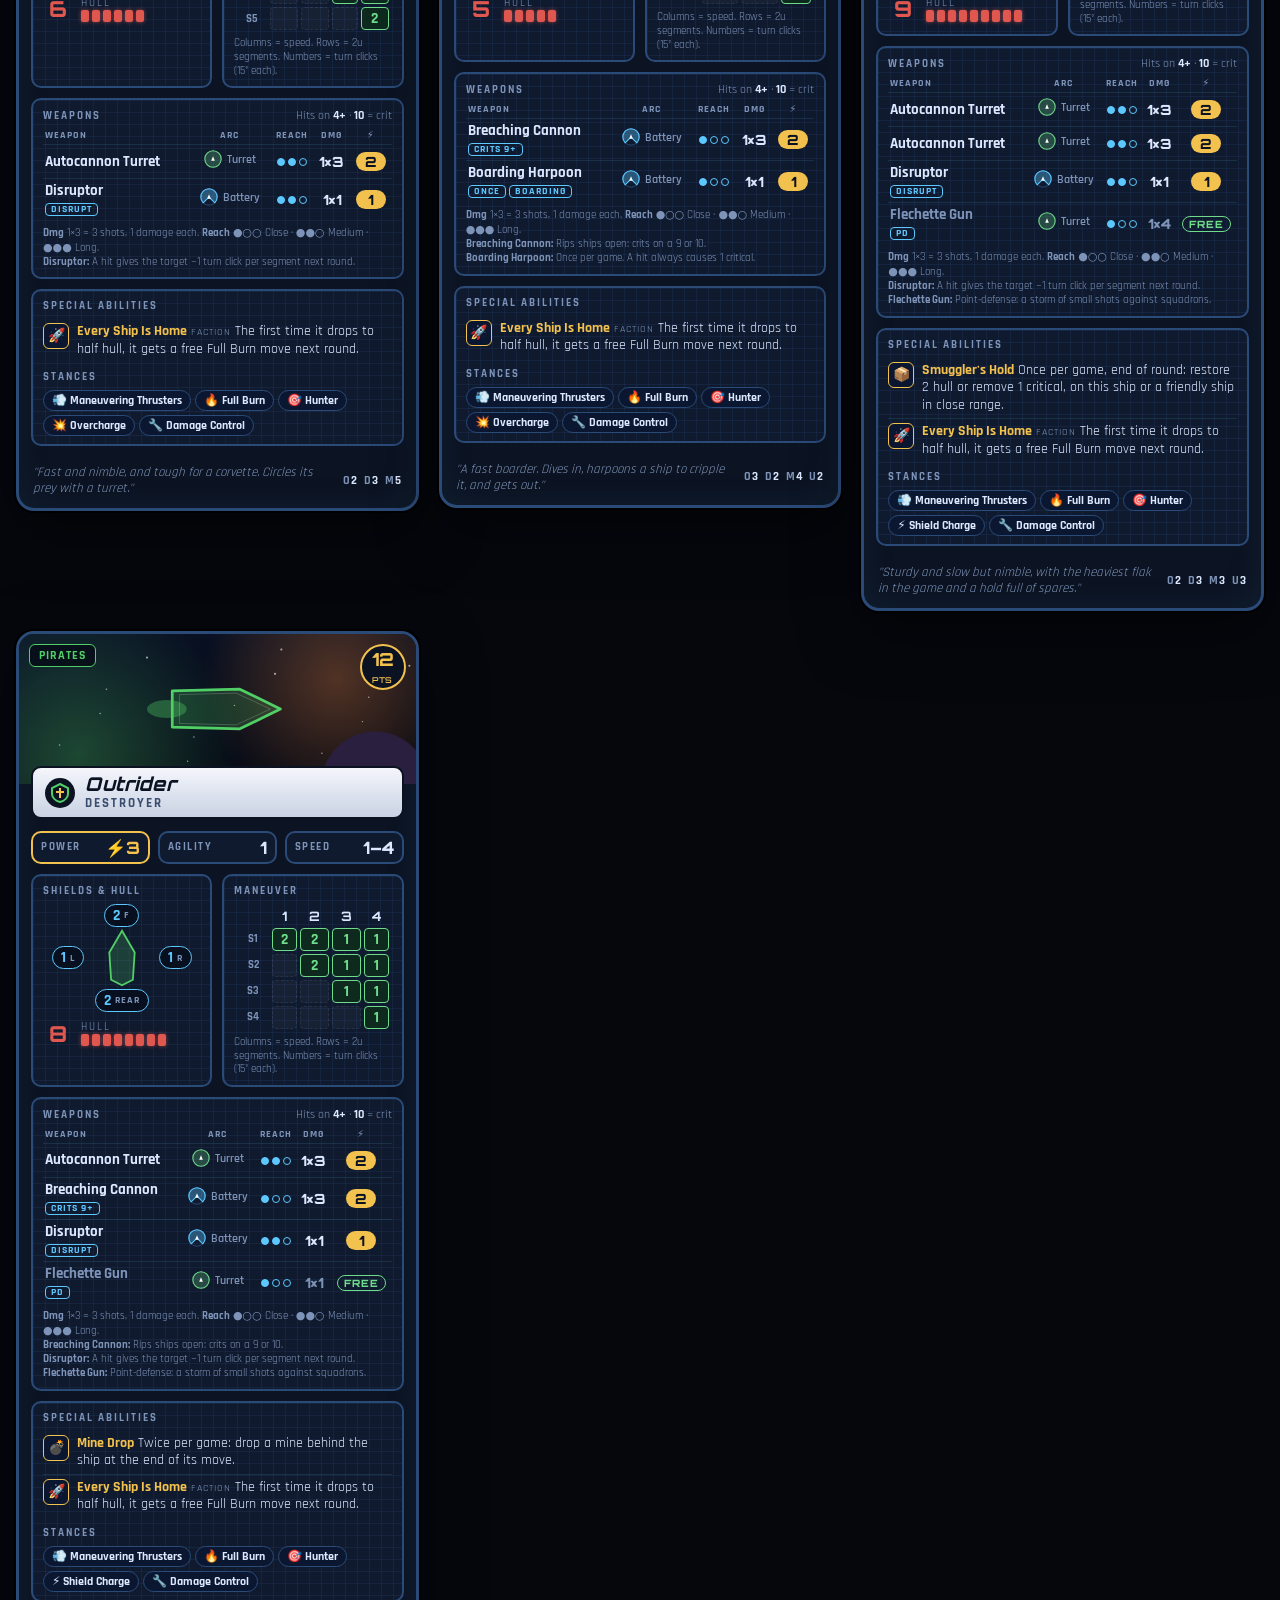
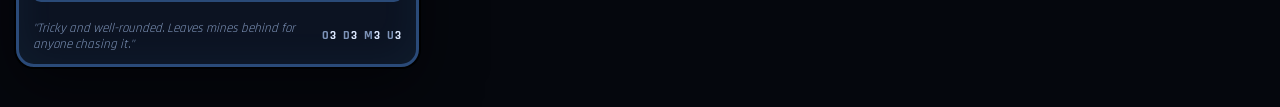
==== commit 0e500e51: "Space Battles: Maneuvering Thrusters (was Evasive) costs 1 Power; all classes get Damage Control Cor" ====
--- a/docs/ship-cards.html
+++ b/docs/ship-cards.html
@@ -155,7 +155,7 @@
 // Faction traits shown on every ship of that faction.
 const TRAITS = {
   protectorate: (def) => [
-    { icon: '↻', name: 'Trained Helms', text: '+1 extra turn click when using Evasive or Full Burn.' },
+    { icon: '↻', name: 'Trained Helms', text: '+1 extra turn click when using Maneuvering Thrusters or Full Burn.' },
     ...(def.squadrons ? [{ icon: '🔧', name: 'Hangar Repair', text: 'Squadrons docked here restore 1 hull at the end of each round.' }] : []),
   ],
   djnzuar: () => [
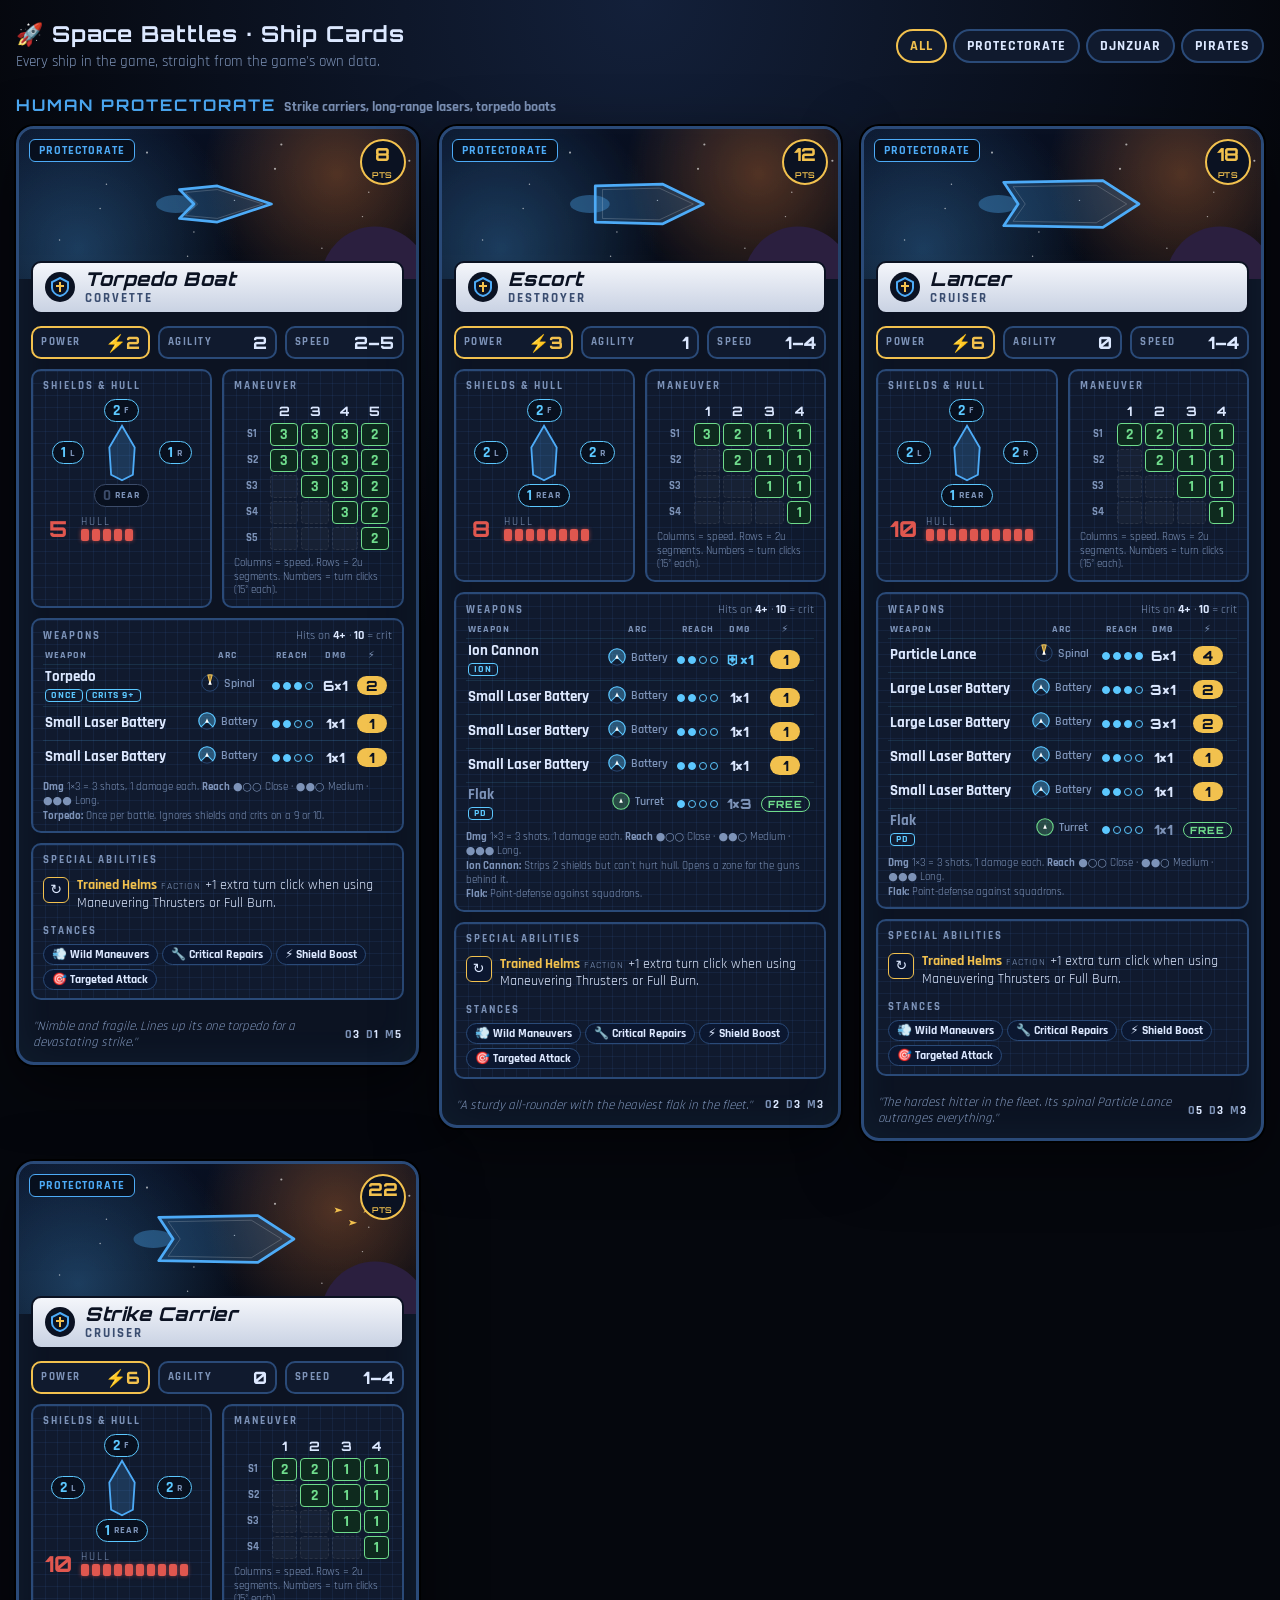
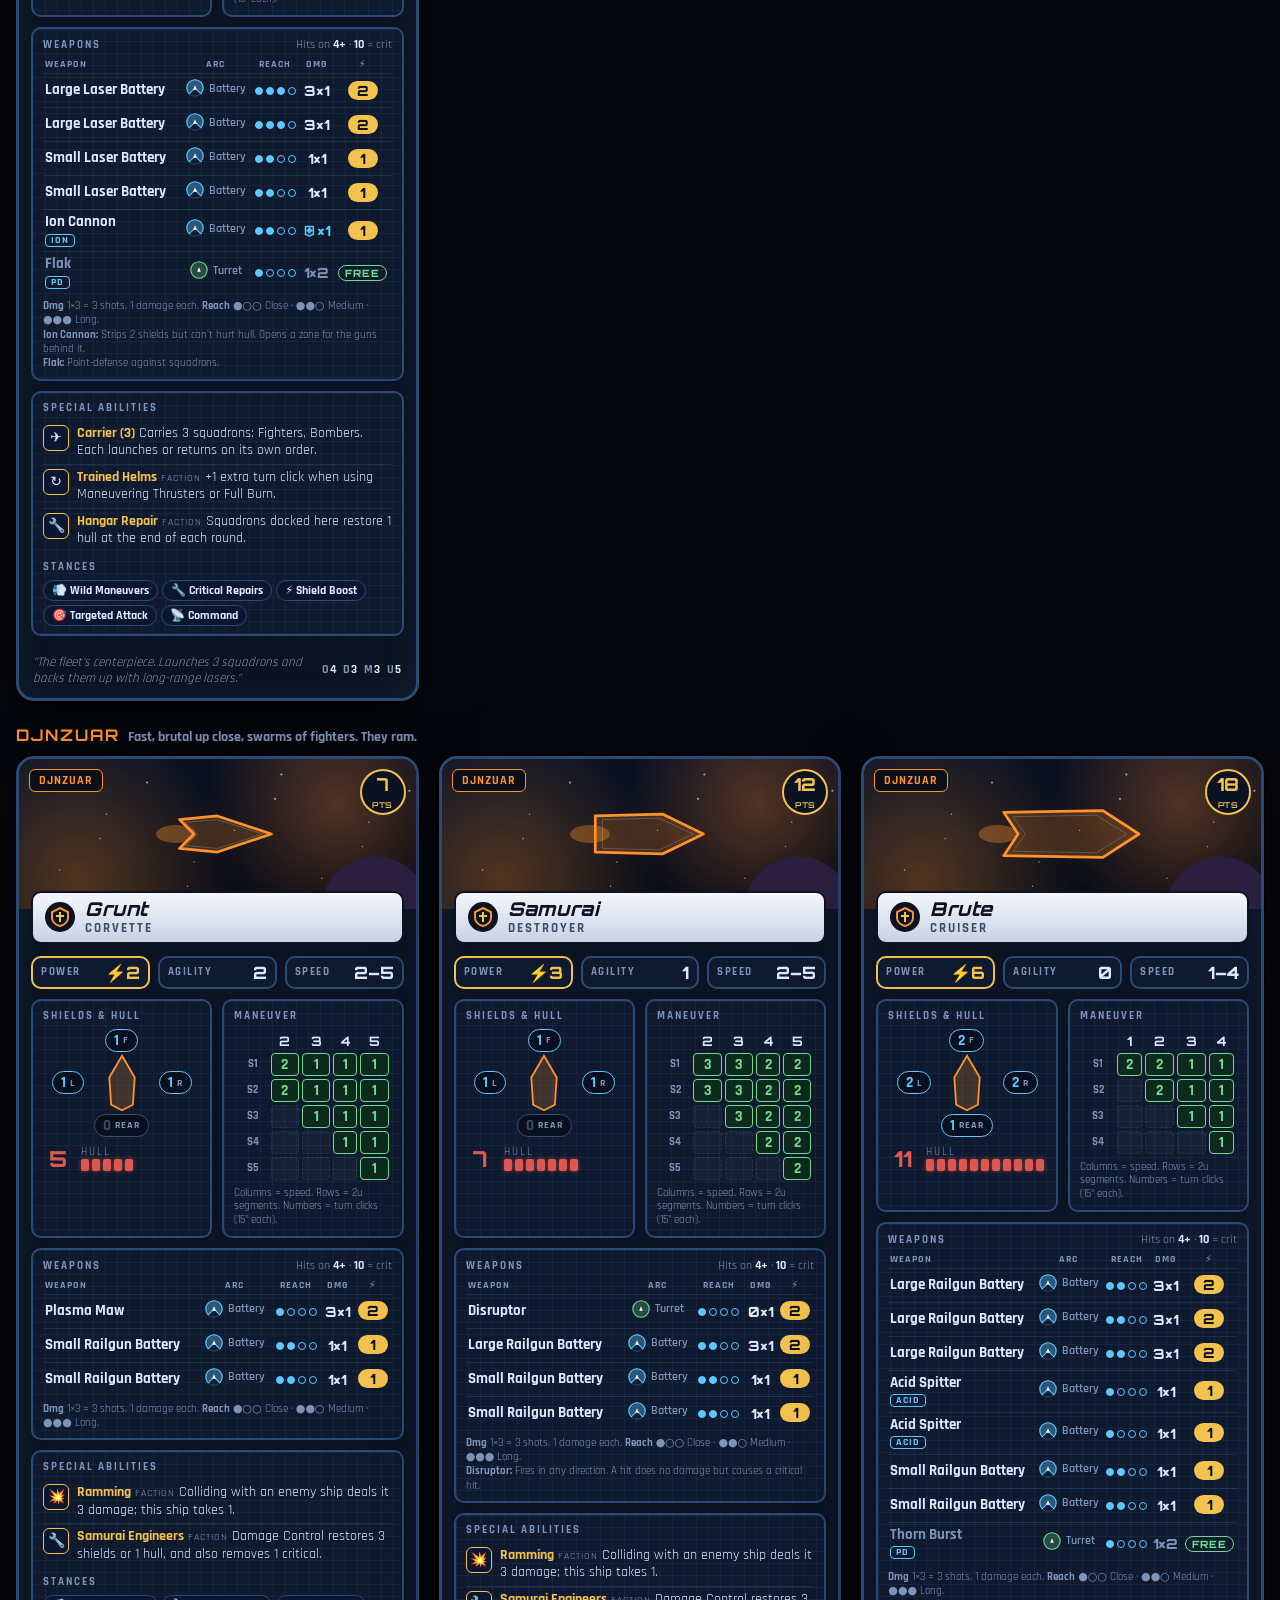
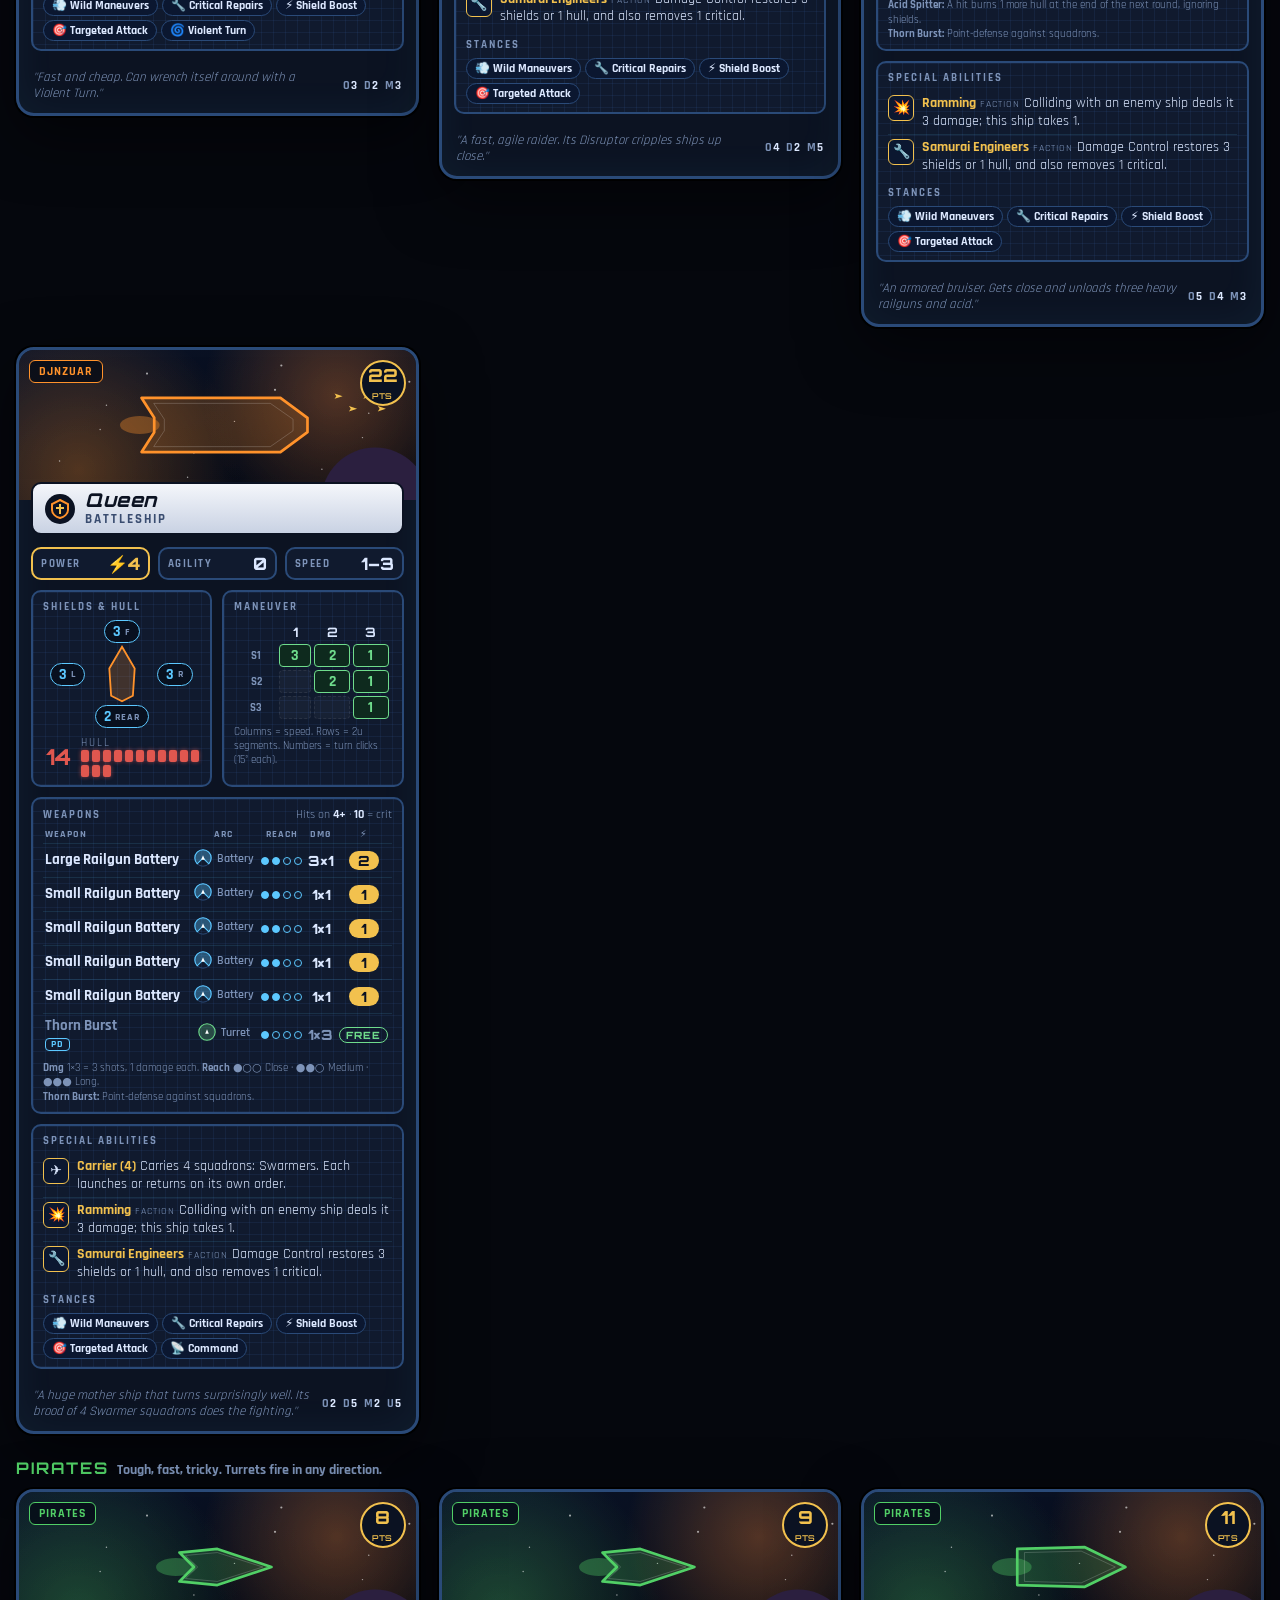
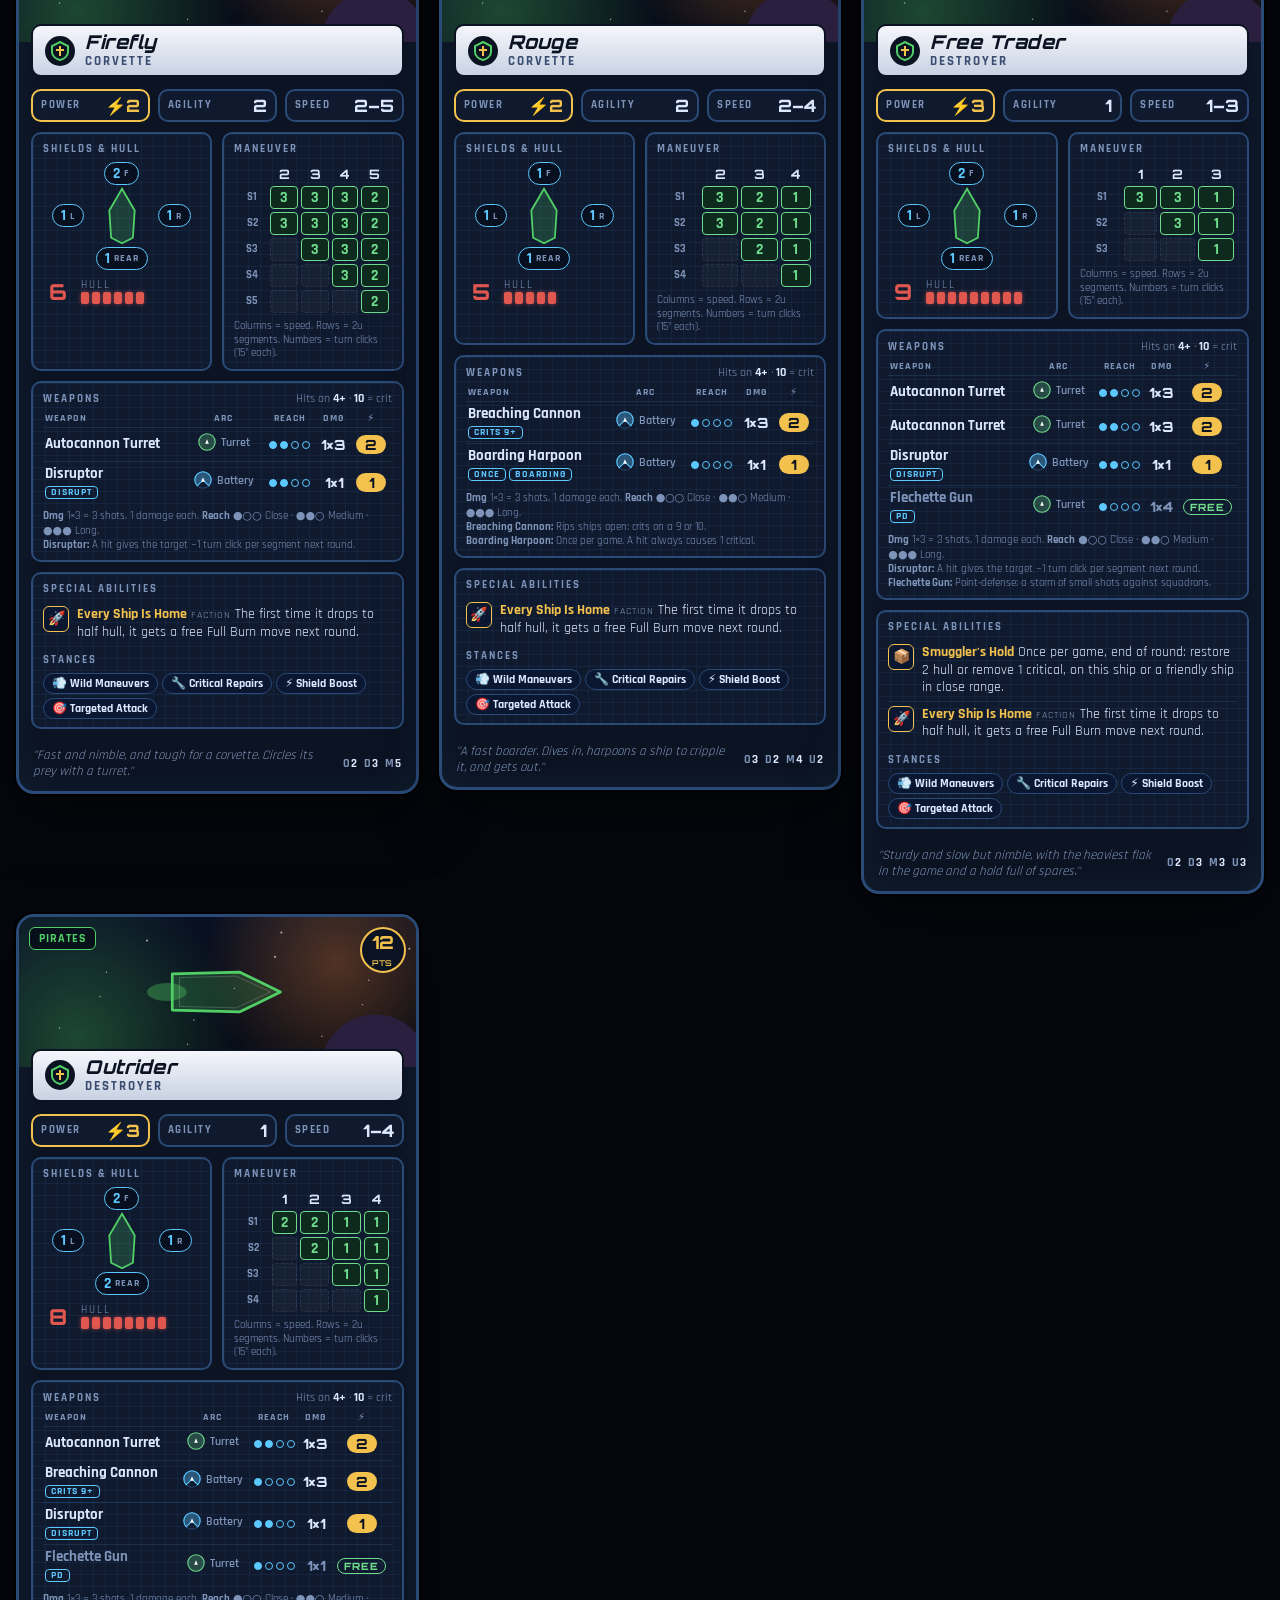
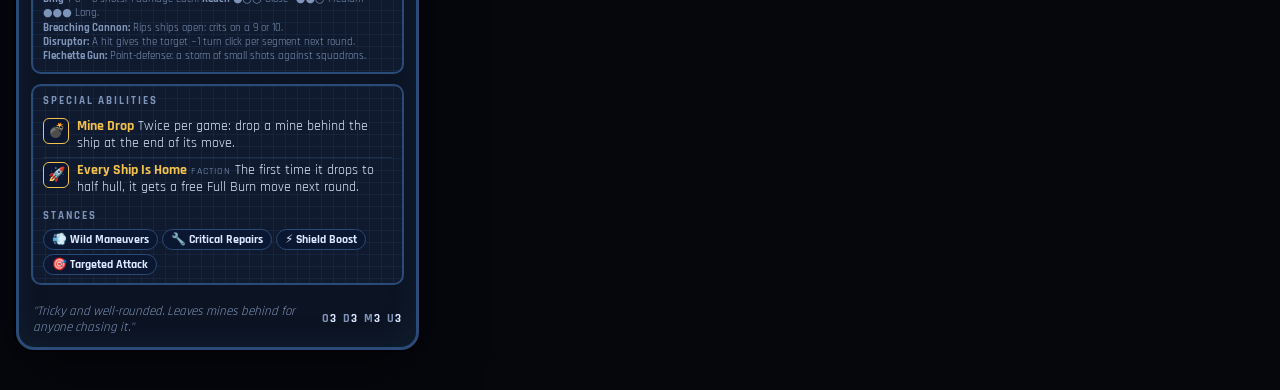
==== commit aeec9623: "Space Battles: Kairos captain, 9-round limit, Verity on Escorts only - Kairos (Torpedo Boat): may ro" ====
--- a/docs/ship-cards.html
+++ b/docs/ship-cards.html
@@ -146,7 +146,7 @@
 <script type="module">
 import {
   FACTIONS, FACTION_ORDER, SHIPS, WEAPONS, CLASSES, RANGE_BANDS, ARC_DEFS, HIT, SPECIALS, SQUADRONS,
-  STANCES, CLASS_STANCES,
+  STANCES, STANCE_ORDER,
 } from '../js/games/space-battles/data.js';
 
 const esc = (s) => String(s).replace(/[&<>"']/g, (c) => ({ '&': '&amp;', '<': '&lt;', '>': '&gt;', '"': '&quot;', "'": '&#39;' }[c]));
@@ -290,7 +290,7 @@
         <h3>Special Abilities</h3>
         ${[...abilities, ...traits].map((a) => `<div class="ability"><div class="icon">${a.icon}</div><p><strong>${esc(a.name)}</strong>${a.faction ? '<span class="tag">Faction</span>' : ''} ${esc(a.text)}</p></div>`).join('')}
         <h3 style="margin-top:8px">Stances</h3>
-        <div class="stances">${(CLASS_STANCES[def.class] || []).map((s) => `<span class="stance">${STANCES[s].icon} ${esc(STANCES[s].name)}</span>`).join('')}</div>
+        <div class="stances">${STANCE_ORDER.filter((s) => s !== 'balanced' && !STANCES[s].captain && (!STANCES[s].carrierOnly || def.squadrons) && (!STANCES[s].ships || STANCES[s].ships.includes(type))).map((s) => `<span class="stance">${STANCES[s].icon} ${esc(STANCES[s].name)}</span>`).join('')}</div>
       </div>
     </div>
     <div class="footer"><i>"${esc(def.desc)}"</i>
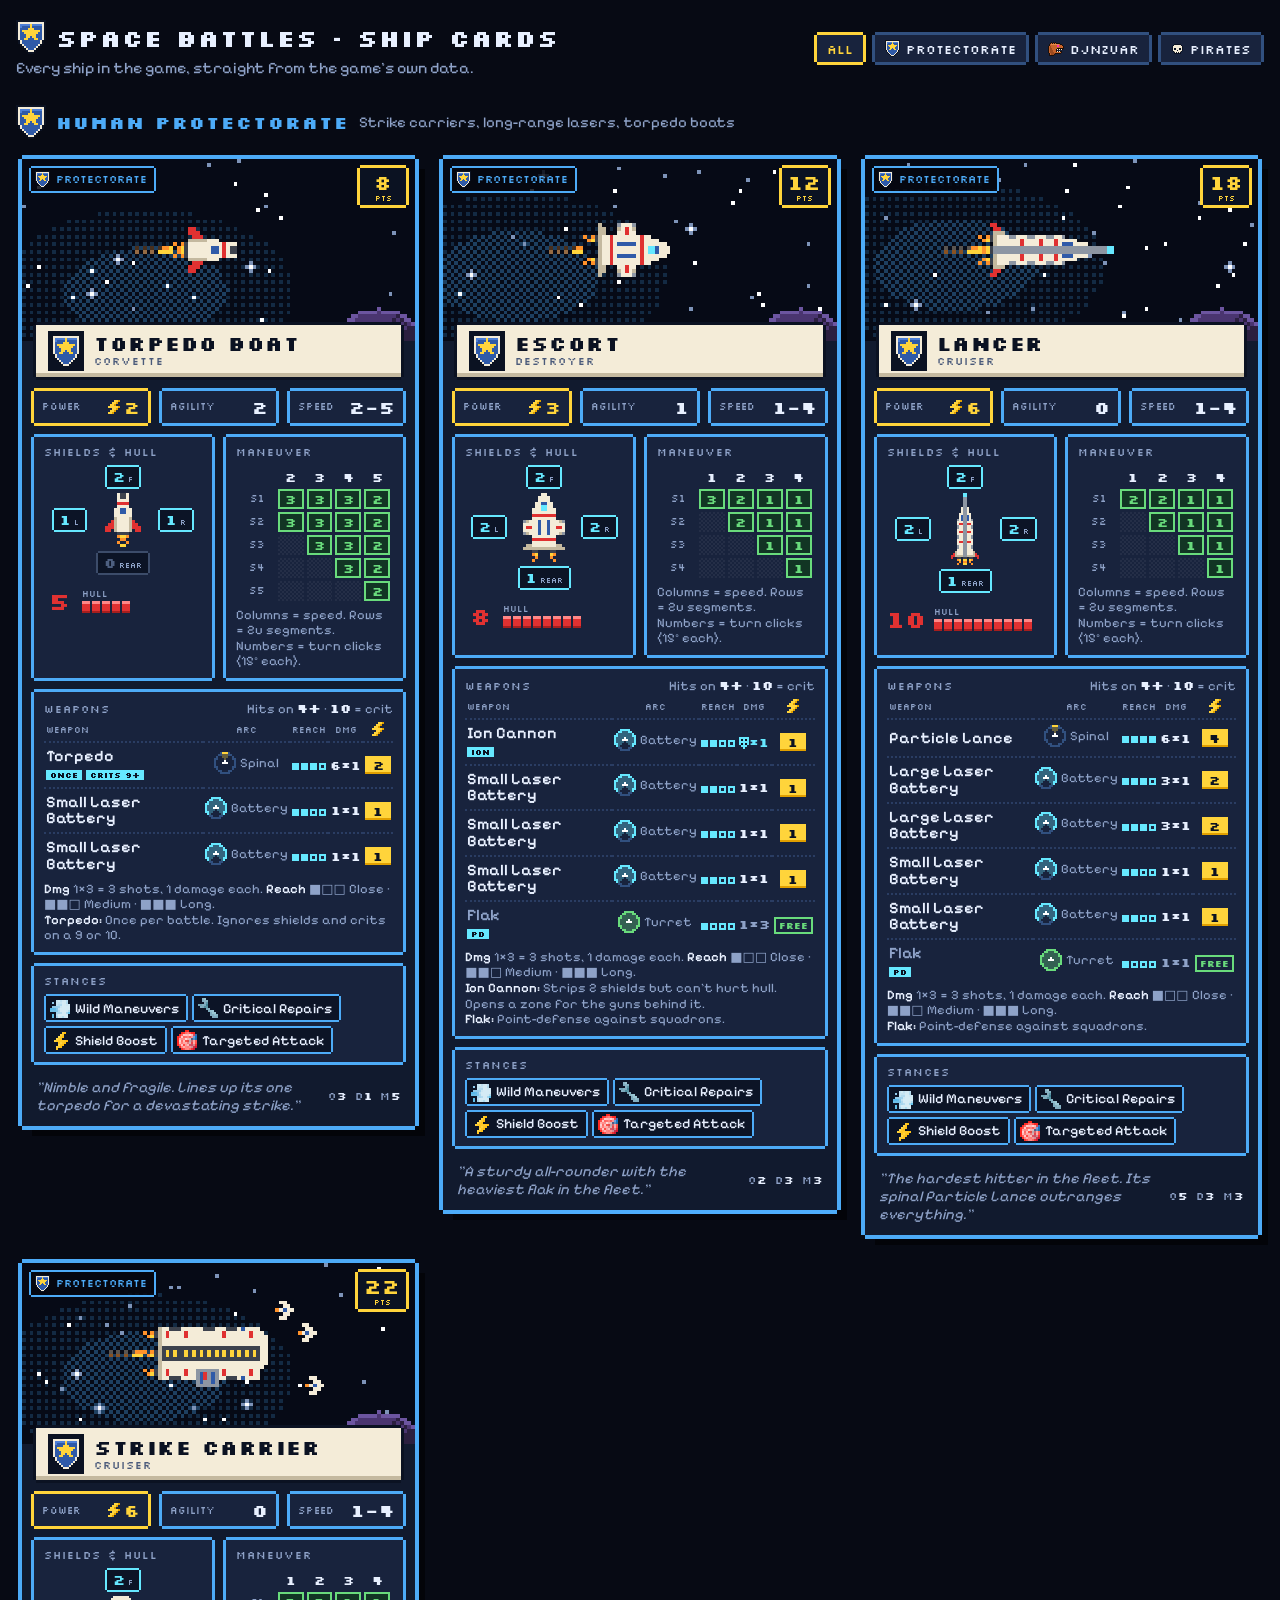
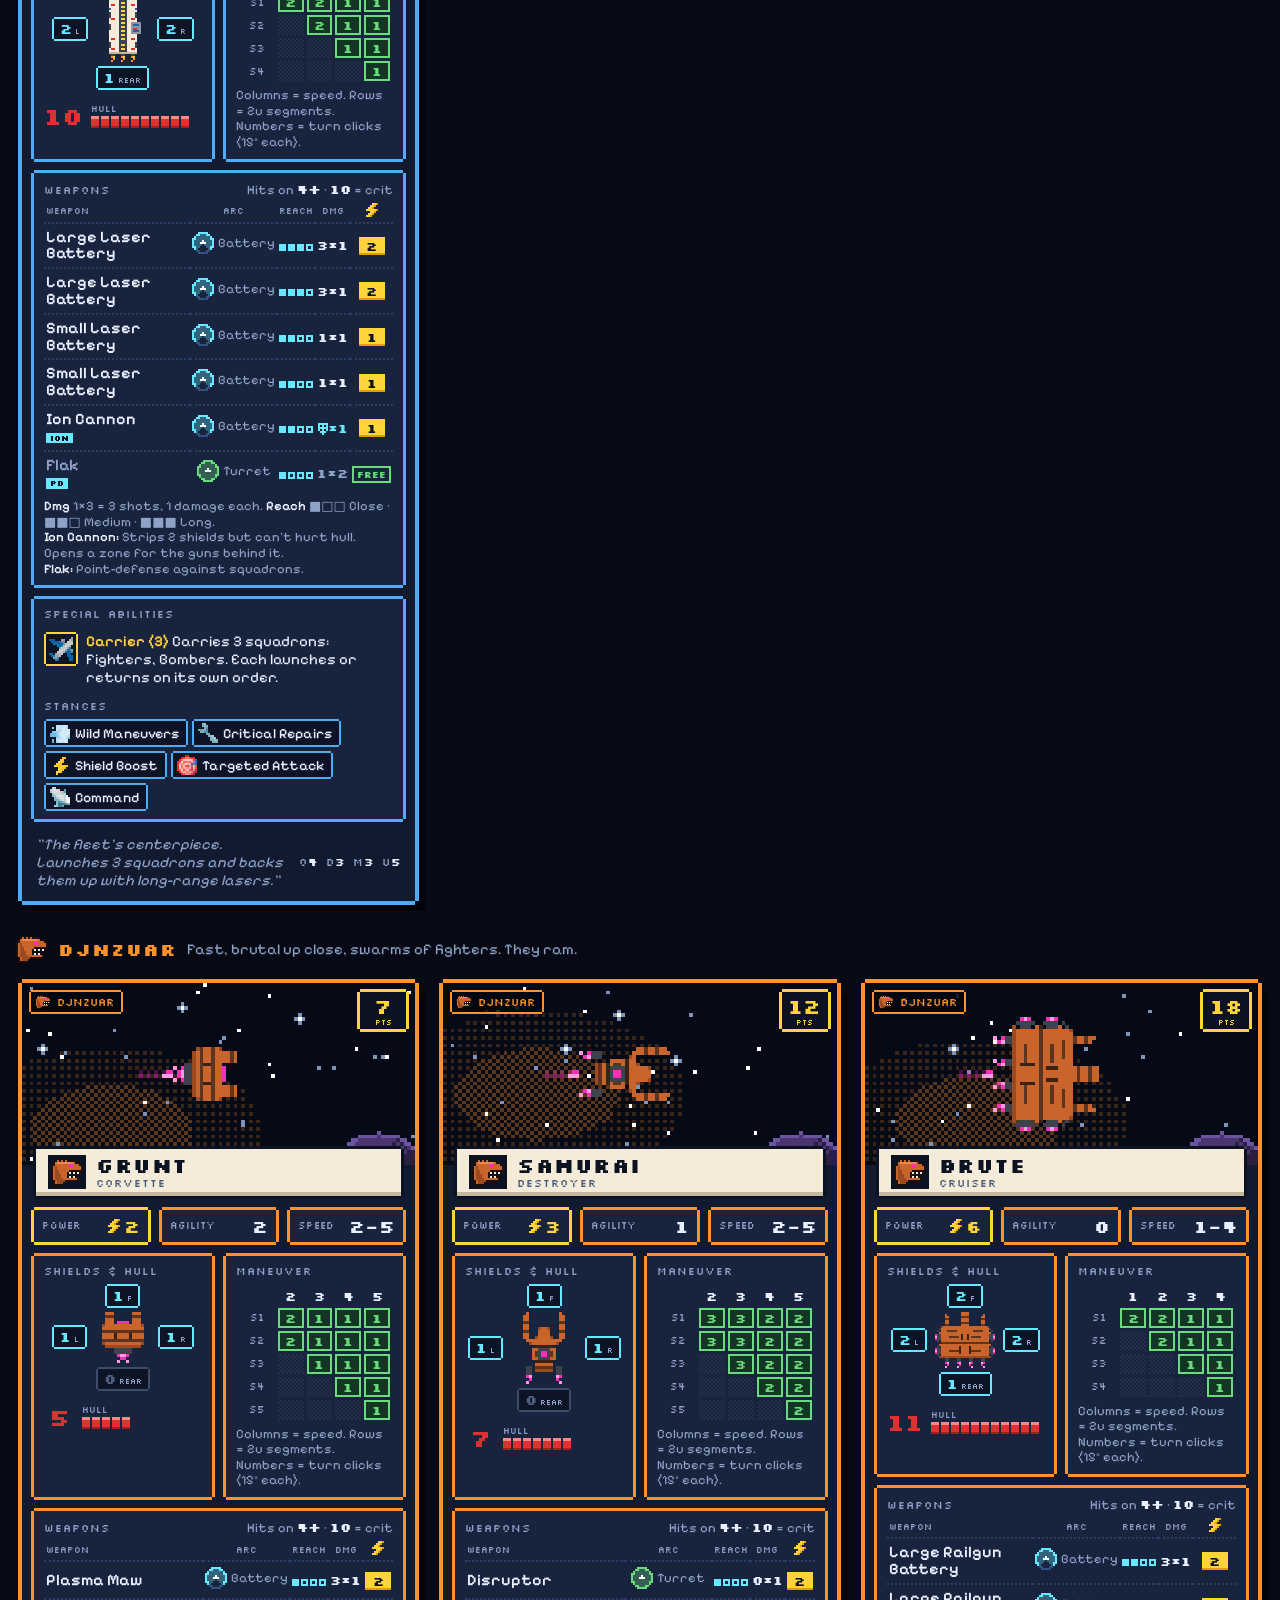
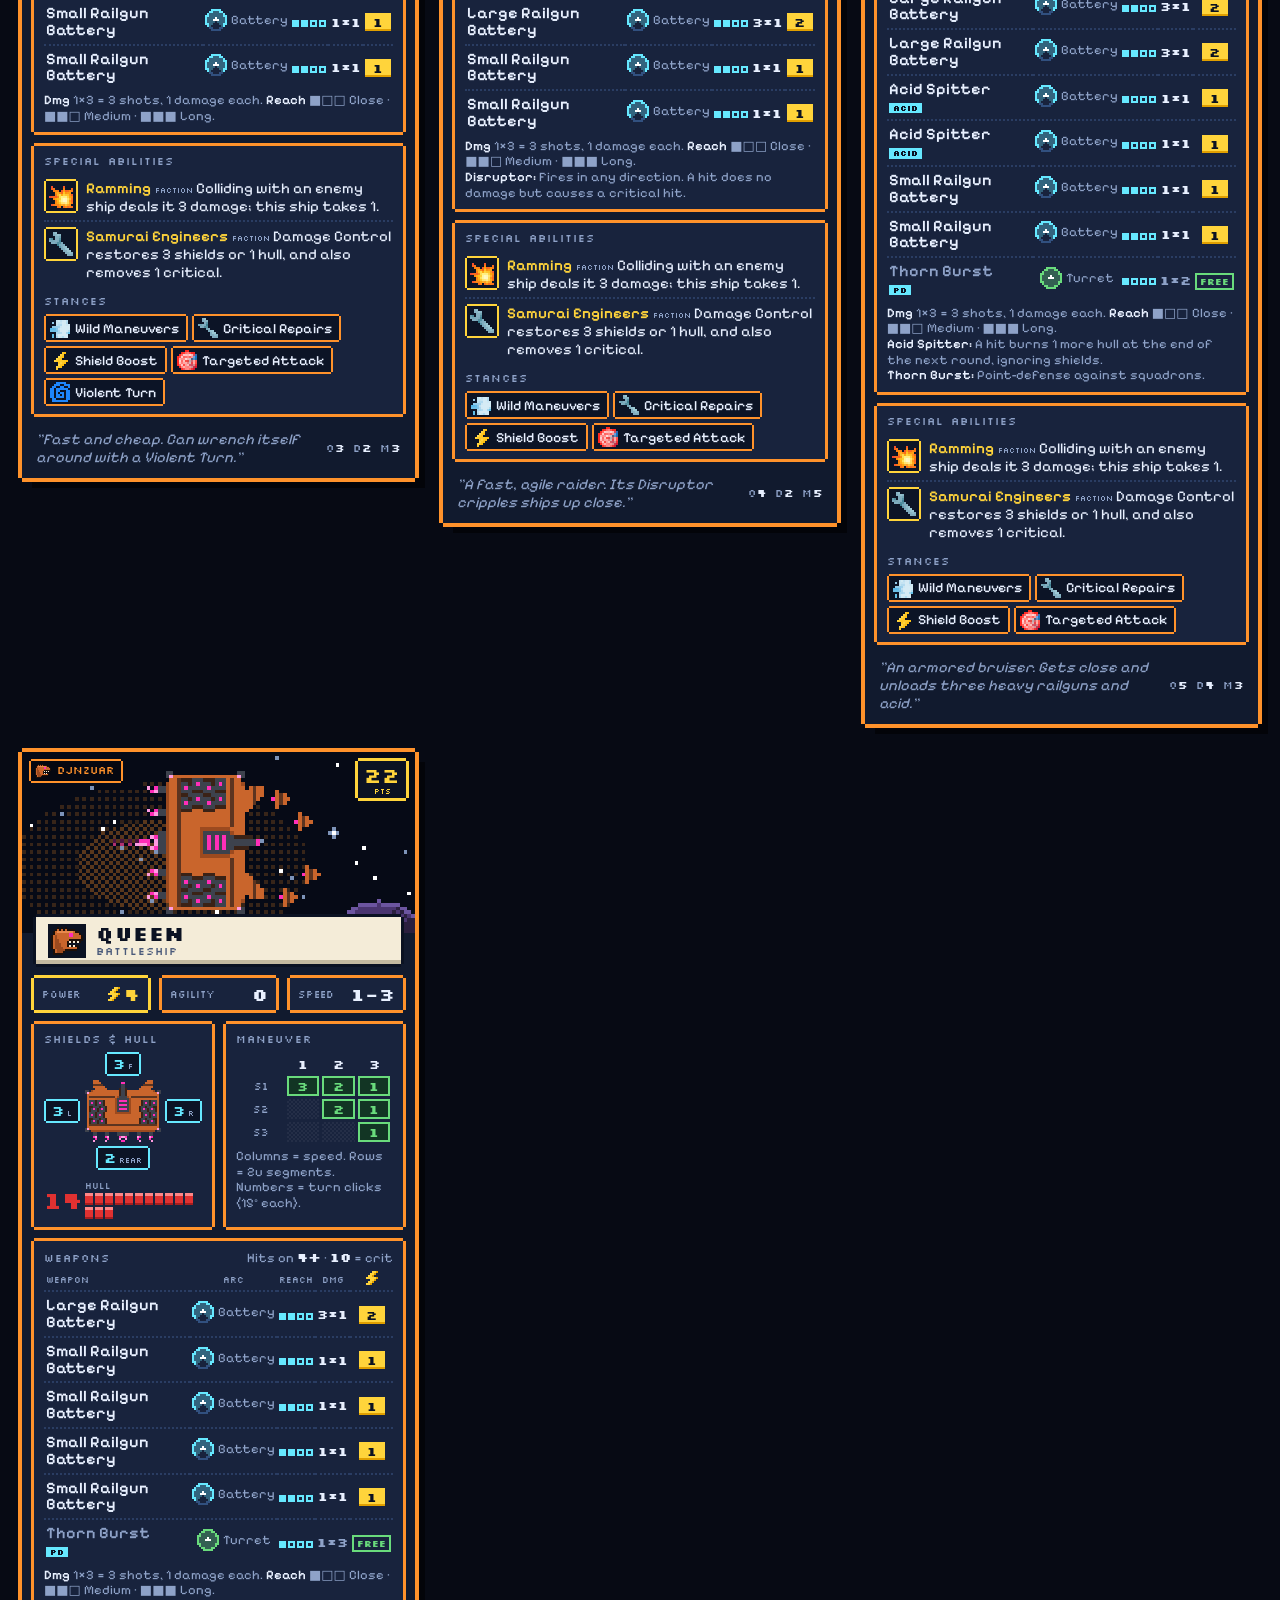
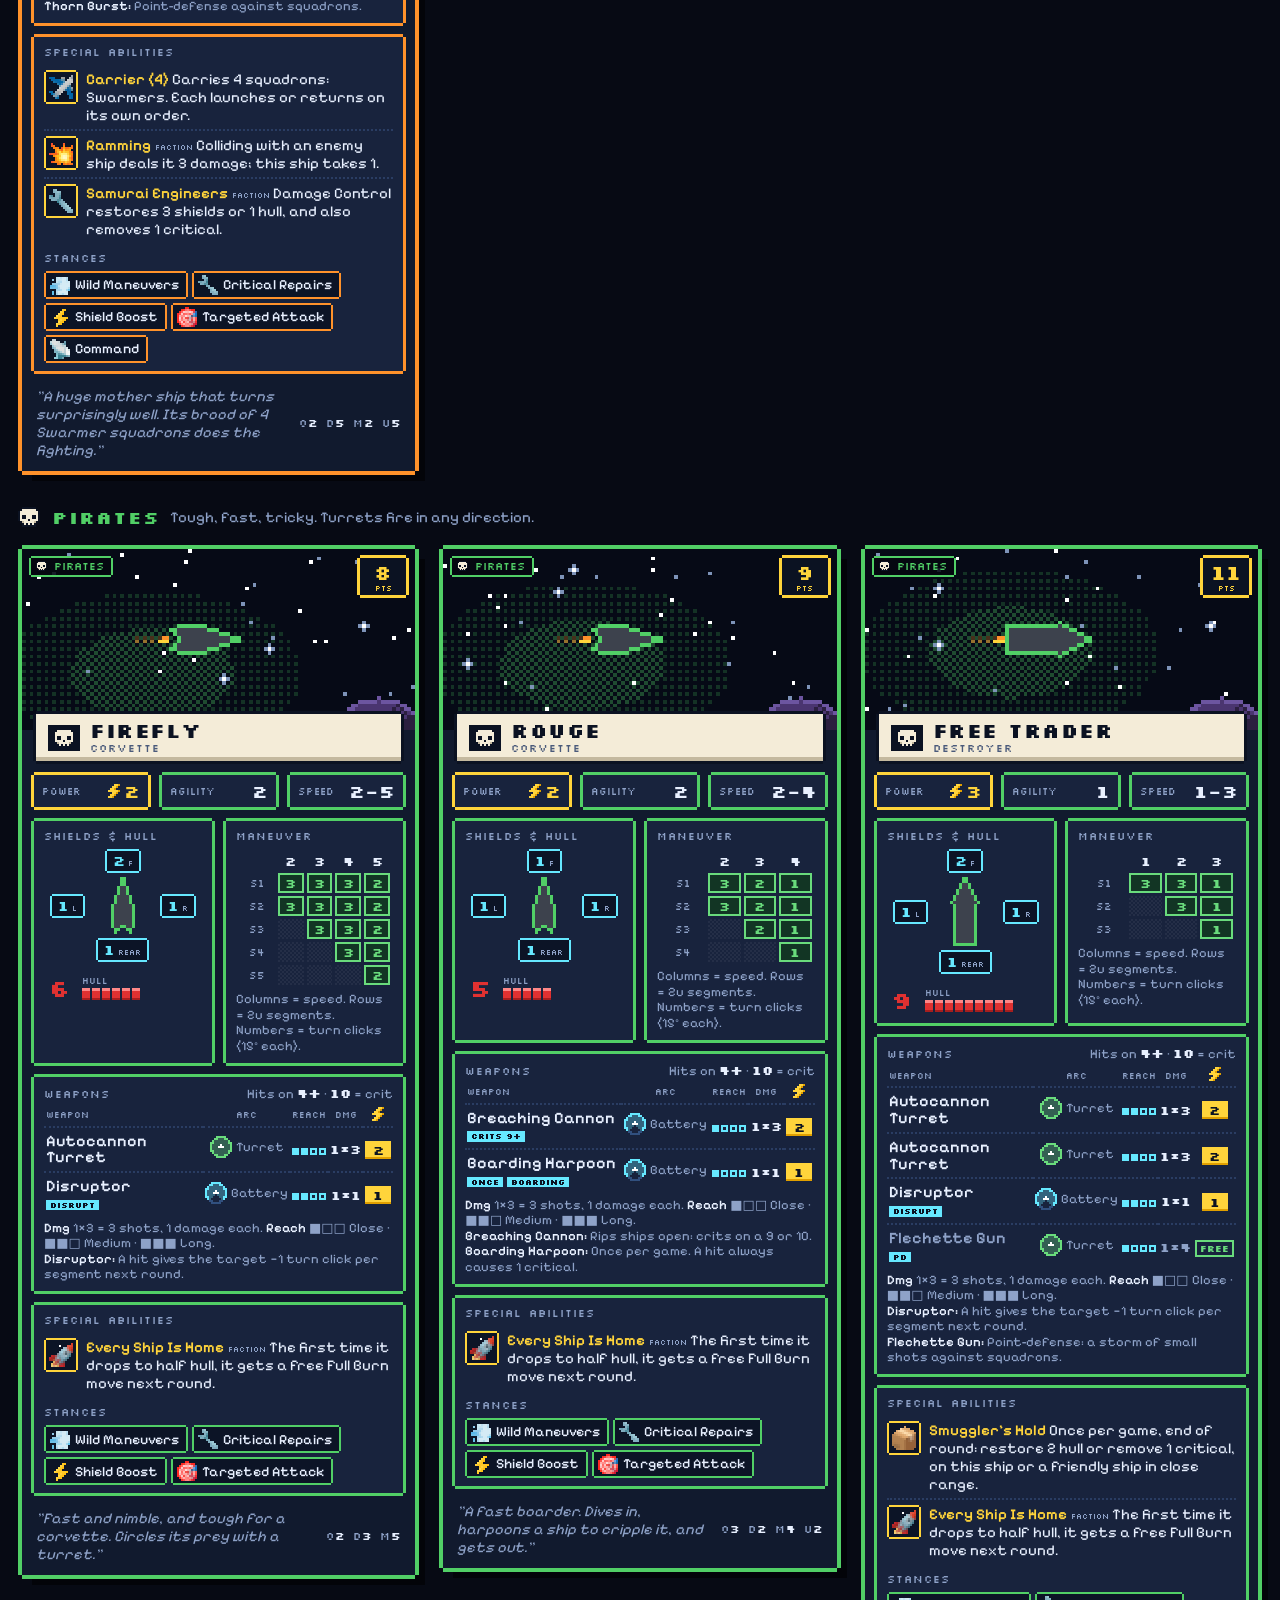
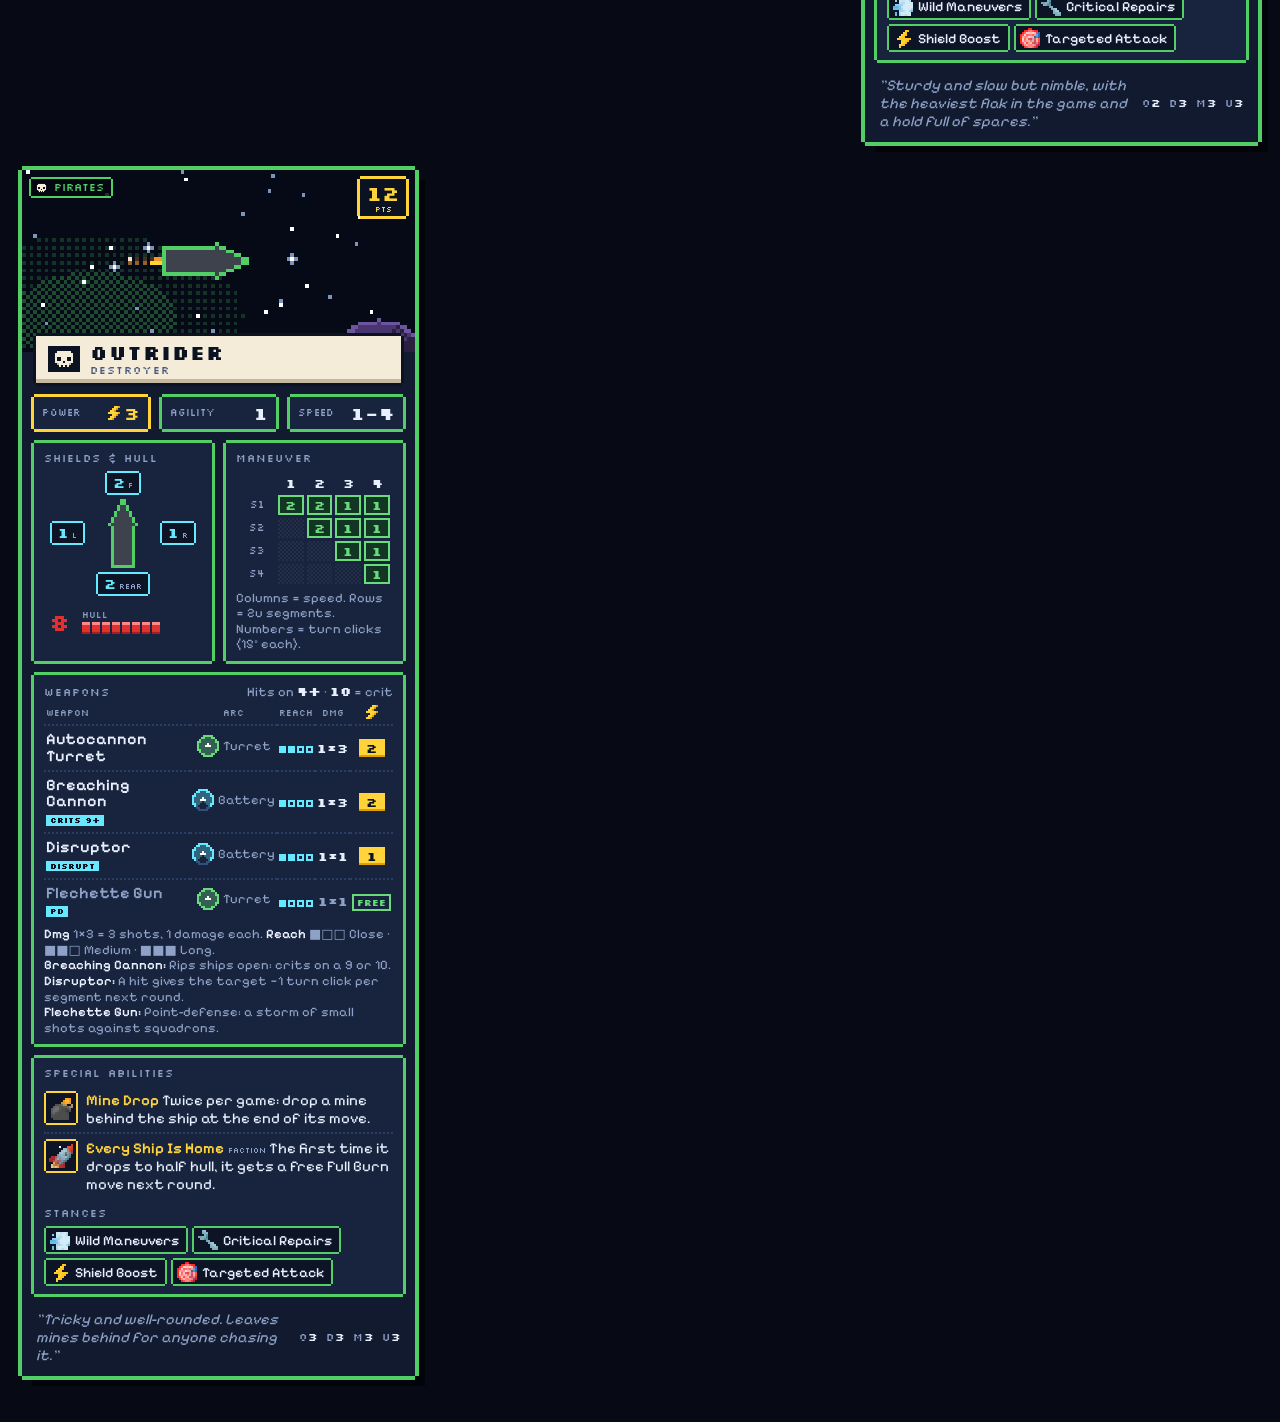
==== commit c813a5c9: "Space Battles: pixel-art ship cards, remove Trained Helms and Hangar Repair Ship cards now use the p" ====
--- a/docs/ship-cards.html
+++ b/docs/ship-cards.html
@@ -5,159 +5,162 @@
 <meta name="viewport" content="width=device-width, initial-scale=1">
 <title>Space Battles Ship Cards</title>
 <link rel="preconnect" href="https://fonts.googleapis.com">
-<link href="https://fonts.googleapis.com/css2?family=Orbitron:wght@600;800&family=Rajdhani:wght@500;600;700&display=swap" rel="stylesheet">
+<link href="https://fonts.googleapis.com/css2?family=Pixelify+Sans:wght@400;500;600;700&family=Silkscreen:wght@400;700&display=swap" rel="stylesheet">
 <style>
+  /* Pixel-art card style: square corners, notched pixel borders (box-shadow), hard shadows,
+     pixel fonts, and every picture drawn from pixel grids (no smooth shapes). */
   :root {
-    --bg: #05070d;
-    --card: #0c1322;
-    --panel: #101a2e;
-    --panel-edge: #2a4a78;
-    --grid: rgba(80, 150, 255, 0.08);
-    --text: #dce8ff;
-    --muted: #7d93b8;
-    --accent: #5cc8ff;
-    --gold: #f2c14e;
-    --hull: #e0574f;
-    --shield: #5cc8ff;
-    --good: #6fdc8c;
+    --bg: #070a14;
+    --card: #111a2e;
+    --panel: #18233d;
+    --panel-dark: #0c1426;
+    --edge: #31507f;
+    --text: #e8f0ff;
+    --muted: #8ea2c8;
+    --accent: #66e8ff;
+    --gold: #ffd43b;
+    --hull: #e03131;
+    --shield: #66e8ff;
+    --good: #69db7c;
+    --cream: #f4ecd8;
+    --ink: #0b1222;
   }
   * { box-sizing: border-box; }
   body {
-    margin: 0; min-height: 100vh; background: radial-gradient(circle at 50% 0%, #13203a, var(--bg) 60%) fixed var(--bg);
-    font-family: 'Rajdhani', system-ui, sans-serif; color: var(--text); padding: 20px 16px 40px;
-  }
+    margin: 0; min-height: 100vh; background: var(--bg);
+    font-family: 'Pixelify Sans', system-ui, sans-serif; color: var(--text); padding: 20px 16px 40px;
+  }
+  img, canvas, .pxi { image-rendering: pixelated; image-rendering: crisp-edges; }
+  /* Notched pixel border drawn outside the box. Set --pc for the color, --b for the thickness. */
+  .px {
+    --b: 3px;
+    box-shadow: calc(-1 * var(--b)) 0 0 0 var(--pc, var(--edge)), var(--b) 0 0 0 var(--pc, var(--edge)),
+                0 calc(-1 * var(--b)) 0 0 var(--pc, var(--edge)), 0 var(--b) 0 0 var(--pc, var(--edge));
+  }
+  .sil { font-family: 'Silkscreen', monospace; }
+
   header { max-width: 1400px; margin: 0 auto 16px; display: flex; flex-wrap: wrap; align-items: center; justify-content: space-between; gap: 12px; }
-  header h1 { margin: 0; font-family: 'Orbitron', sans-serif; font-size: 22px; letter-spacing: 1px; }
-  header p { margin: 4px 0 0; color: var(--muted); font-size: 15px; }
-  .filters { display: flex; flex-wrap: wrap; gap: 6px; }
+  header h1 { margin: 0; font-family: 'Silkscreen', monospace; font-weight: 700; font-size: 24px; letter-spacing: 1px; display: flex; align-items: center; gap: 10px; }
+  header p { margin: 4px 0 0; color: var(--muted); font-size: 16px; }
+  .filters { display: flex; flex-wrap: wrap; gap: 12px; padding: 3px; }
   .filters button {
-    font: inherit; font-weight: 700; font-size: 14px; letter-spacing: 1px; text-transform: uppercase;
-    padding: 6px 12px; border-radius: 999px; border: 2px solid var(--panel-edge); background: var(--panel); color: var(--text); cursor: pointer;
-  }
-  .filters button.on { border-color: var(--gold); color: var(--gold); }
-
-  .faction-title { max-width: 1400px; margin: 24px auto 10px; font-family: 'Orbitron', sans-serif; font-size: 16px; letter-spacing: 2px; text-transform: uppercase; }
-  .faction-title small { font-family: 'Rajdhani', sans-serif; letter-spacing: 0; text-transform: none; color: var(--muted); font-size: 14px; margin-left: 8px; }
-  .grid { max-width: 1400px; margin: 0 auto; display: grid; grid-template-columns: repeat(auto-fill, minmax(min(100%, 380px), 1fr)); gap: 20px; align-items: start; }
+    font-family: 'Silkscreen', monospace; font-size: 13px; padding: 5px 10px; border: 0;
+    background: var(--panel); color: var(--text); cursor: pointer; display: inline-flex; align-items: center; gap: 6px;
+  }
+  .filters button.on { --pc: var(--gold); color: var(--gold); }
+
+  .faction-title { max-width: 1400px; margin: 28px auto 14px; font-family: 'Silkscreen', monospace; font-weight: 700; font-size: 18px; letter-spacing: 1px; text-transform: uppercase; display: flex; flex-wrap: wrap; align-items: center; gap: 10px; }
+  .faction-title small { font-family: 'Pixelify Sans', sans-serif; font-weight: 400; letter-spacing: 0; text-transform: none; color: var(--muted); font-size: 15px; }
+  .grid { max-width: 1400px; margin: 0 auto; display: grid; grid-template-columns: repeat(auto-fill, minmax(min(100%, 380px), 1fr)); gap: 28px; align-items: start; padding: 6px; }
 
   .card {
     --fc: var(--accent);
-    background: var(--card); border: 3px solid var(--panel-edge); border-radius: 18px; overflow: hidden;
-    box-shadow: 0 0 0 2px #000, 0 20px 60px rgba(0,0,0,.5), inset 0 0 40px rgba(92,200,255,.06);
-    scroll-margin-top: 16px;
-  }
-  .card:target { border-color: var(--gold); }
-  .art { position: relative; height: 150px; background: radial-gradient(circle at 80% 30%, rgba(255,140,60,.3), transparent 40%), radial-gradient(circle at 15% 80%, color-mix(in srgb, var(--fc) 30%, transparent), transparent 45%), linear-gradient(160deg, #0a1328, #050810); }
-  .art svg { position: absolute; inset: 0; width: 100%; height: 100%; }
-  .faction { position: absolute; top: 10px; left: 10px; padding: 3px 9px; border-radius: 6px; font-size: 12px; font-weight: 700; letter-spacing: 1px; background: rgba(5,10,20,.75); border: 1px solid var(--fc); color: var(--fc); text-transform: uppercase; }
-  .cost { position: absolute; top: 10px; right: 10px; width: 46px; height: 46px; border-radius: 50%; background: #0b1222; border: 2px solid var(--gold); display: grid; place-items: center; text-align: center; line-height: 1; font-family: 'Orbitron', sans-serif; font-weight: 800; font-size: 18px; color: var(--gold); }
-  .cost small { display: block; font-size: 8px; font-weight: 600; letter-spacing: .5px; }
-  .titlebar { display: flex; align-items: center; gap: 10px; margin: -18px 12px 0; position: relative; background: linear-gradient(#f4f6fb, #c9d2e3); border: 2px solid #0b1222; border-radius: 10px; padding: 6px 12px; color: #0b1222; }
-  .emblem { width: 30px; height: 30px; flex: none; border-radius: 50%; background: #0b1222; display: grid; place-items: center; }
-  .titlebar h2 { margin: 0; font-family: 'Orbitron', sans-serif; font-weight: 800; font-size: 19px; font-style: italic; letter-spacing: .5px; line-height: 1.1; }
-  .titlebar .class { font-size: 13px; font-weight: 700; letter-spacing: 2px; text-transform: uppercase; color: #3a4d70; }
-
-  .body { padding: 12px; display: grid; gap: 10px; }
-  .row2 { display: grid; grid-template-columns: 1fr 1fr; gap: 10px; }
-  @media (max-width: 400px) { .row2 { grid-template-columns: 1fr; } }
-  .panel { background: linear-gradient(var(--grid) 1px, transparent 1px) 0 0 / 12px 12px, linear-gradient(90deg, var(--grid) 1px, transparent 1px) 0 0 / 12px 12px, var(--panel); border: 2px solid var(--panel-edge); border-radius: 10px; padding: 8px 10px; }
-  .panel h3 { margin: 0 0 6px; font-size: 11px; font-weight: 700; letter-spacing: 2px; text-transform: uppercase; color: var(--muted); }
-  .stats { display: grid; grid-template-columns: repeat(3, 1fr); gap: 8px; }
-  .stat { background: var(--panel); border: 2px solid var(--panel-edge); border-radius: 10px; padding: 4px 8px; display: flex; align-items: center; justify-content: space-between; gap: 4px; }
-  .stat .k { font-size: 11px; font-weight: 700; letter-spacing: 1.5px; text-transform: uppercase; color: var(--muted); }
-  .stat .v { font-family: 'Orbitron', sans-serif; font-weight: 800; font-size: 17px; }
-  .stat.power { border-color: var(--gold); }
+    --pc: var(--fc); --b: 4px;
+    background: var(--card); scroll-margin-top: 16px; position: relative;
+  }
+  .card::after { content: ''; position: absolute; inset: 0; transform: translate(10px, 10px); background: #000; opacity: .55; z-index: -1; }
+  .card:target { --pc: var(--gold); }
+
+  .art { position: relative; background: #050810; line-height: 0; }
+  .art .scene { width: 100%; display: block; }
+  .faction { position: absolute; top: 9px; left: 9px; display: flex; align-items: center; gap: 6px; padding: 3px 7px 3px 4px; background: rgba(5,8,16,.85); --pc: var(--fc); --b: 2px; font-family: 'Silkscreen', monospace; font-size: 11px; line-height: 1; color: var(--fc); text-transform: uppercase; }
+  .cost { position: absolute; top: 9px; right: 9px; min-width: 46px; padding: 4px 6px 3px; background: var(--ink); --pc: var(--gold); text-align: center; line-height: 1; font-family: 'Silkscreen', monospace; font-weight: 700; font-size: 20px; color: var(--gold); }
+  .cost small { display: block; font-size: 8px; font-weight: 400; margin-top: 2px; }
+  .titlebar { display: flex; align-items: center; gap: 10px; margin: -16px 14px 0; position: relative; background: var(--cream); --pc: var(--ink); padding: 6px 12px; color: var(--ink); }
+  .titlebar::after { content: ''; position: absolute; left: 0; right: 0; bottom: 0; height: 4px; background: #c4b99f; }
+  .emblem { flex: none; background: var(--ink); padding: 3px; line-height: 0; }
+  .titlebar h2 { margin: 0; font-family: 'Silkscreen', monospace; font-weight: 700; font-size: 20px; letter-spacing: .5px; line-height: 1.05; }
+  .titlebar .class { font-family: 'Silkscreen', monospace; font-size: 11px; letter-spacing: 1px; text-transform: uppercase; color: #4a5a7a; }
+
+  .body { padding: 14px 12px 12px; display: grid; gap: 14px; }
+  .row2 { display: grid; grid-template-columns: 1fr 1fr; gap: 14px; }
+  @media (max-width: 420px) { .row2 { grid-template-columns: 1fr; } }
+  .panel { background: var(--panel); padding: 8px 10px; }
+  .panel h3 { margin: 0 0 6px; font-family: 'Silkscreen', monospace; font-weight: 400; font-size: 11px; letter-spacing: 1px; text-transform: uppercase; color: var(--muted); }
+  .stats { display: grid; grid-template-columns: repeat(3, 1fr); gap: 14px; }
+  .stat { background: var(--panel); padding: 4px 8px; display: flex; align-items: center; justify-content: space-between; gap: 4px; }
+  .stat .k { font-family: 'Silkscreen', monospace; font-size: 10px; text-transform: uppercase; color: var(--muted); }
+  .stat .v { font-family: 'Silkscreen', monospace; font-weight: 700; font-size: 18px; display: inline-flex; align-items: center; gap: 4px; }
+  .stat.power { --pc: var(--gold); }
   .stat.power .v { color: var(--gold); }
 
-  .zones { display: grid; grid-template-columns: 1fr auto 1fr; align-items: center; justify-items: center; gap: 2px; }
+  .zones { display: grid; grid-template-columns: 1fr auto 1fr; align-items: center; justify-items: center; gap: 6px 4px; padding: 2px; }
   .zones .ship { grid-column: 2; grid-row: 2; }
-  .sb { display: flex; align-items: center; gap: 4px; background: #08101f; border: 1.5px solid var(--shield); border-radius: 14px; padding: 1px 8px; font-weight: 700; font-size: 15px; color: var(--shield); }
-  .sb.zero { border-color: #3c4c6a; color: #3c4c6a; }
-  .sb span { font-size: 10px; color: var(--muted); letter-spacing: 1px; }
+  .sb { display: flex; align-items: baseline; gap: 3px; background: var(--panel-dark); --pc: var(--shield); --b: 2px; padding: 1px 6px; font-family: 'Silkscreen', monospace; font-weight: 700; font-size: 14px; color: var(--shield); }
+  .sb.zero { --pc: #3c4c6a; color: #4d5f80; }
+  .sb span { font-size: 8px; font-weight: 400; color: var(--muted); }
   .z-front { grid-column: 2; grid-row: 1; } .z-left { grid-column: 1; grid-row: 2; } .z-right { grid-column: 3; grid-row: 2; } .z-rear { grid-column: 2; grid-row: 3; }
-  .hull { margin-top: 8px; display: flex; align-items: center; gap: 8px; }
-  .hull .num { font-family: 'Orbitron', sans-serif; font-weight: 800; font-size: 22px; color: var(--hull); min-width: 30px; text-align: center; }
-  .hull .label { font-size: 11px; letter-spacing: 2px; color: var(--muted); text-transform: uppercase; }
-  .pips { display: flex; flex-wrap: wrap; gap: 3px; }
-  .pip { width: 8px; height: 12px; border-radius: 2px; background: var(--hull); box-shadow: 0 0 4px rgba(224,87,79,.6); }
+  .hull { margin-top: 10px; display: flex; align-items: center; gap: 8px; }
+  .hull .num { font-family: 'Silkscreen', monospace; font-weight: 700; font-size: 24px; color: var(--hull); min-width: 30px; text-align: center; }
+  .hull .label { font-family: 'Silkscreen', monospace; font-size: 9px; color: var(--muted); text-transform: uppercase; margin-bottom: 2px; }
+  .pips { display: flex; flex-wrap: wrap; gap: 2px; }
+  .pip { width: 8px; height: 12px; background: var(--hull); box-shadow: inset 0 3px 0 #ff8787, inset 0 -2px 0 #a61e1e; }
 
   .maneuver table { border-collapse: separate; border-spacing: 3px; width: 100%; }
-  .maneuver th { font-size: 11px; color: var(--muted); font-weight: 700; }
-  .maneuver thead th { font-family: 'Orbitron', sans-serif; font-size: 13px; color: var(--text); }
-  .maneuver td { height: 22px; text-align: center; border-radius: 4px; font-weight: 700; font-size: 15px; }
-  .maneuver td.on { background: #0e2a1e; border: 1.5px solid var(--good); color: var(--good); }
-  .maneuver td.off { background: rgba(255,255,255,.03); border: 1.5px dashed rgba(255,255,255,.08); }
-  .maneuver .note { font-size: 11px; color: var(--muted); margin-top: 4px; line-height: 1.25; }
+  .maneuver th { font-family: 'Silkscreen', monospace; font-size: 10px; color: var(--muted); font-weight: 400; }
+  .maneuver thead th { font-size: 13px; color: var(--text); font-weight: 700; }
+  .maneuver td { height: 20px; text-align: center; font-family: 'Silkscreen', monospace; font-weight: 700; font-size: 13px; }
+  .maneuver td.on { background: #123524; color: var(--good); box-shadow: inset 0 0 0 2px var(--good); }
+  .maneuver td.off { background: repeating-conic-gradient(rgba(255,255,255,.05) 0 25%, transparent 0 50%) 0 0 / 4px 4px; }
+  .note, .legend { font-size: 13px; color: var(--muted); margin-top: 4px; line-height: 1.2; }
 
   .weapons .head { display: flex; justify-content: space-between; align-items: baseline; }
-  .weapons .head small { font-size: 12px; color: var(--muted); }
-  .weapons .head small b { color: var(--text); }
-  .weapons table { width: 100%; border-collapse: collapse; font-size: 15px; }
-  .weapons th { font-size: 10px; letter-spacing: 1px; color: var(--muted); text-transform: uppercase; font-weight: 700; text-align: center; padding: 0 2px 3px; }
+  .weapons .head small { font-size: 13px; color: var(--muted); }
+  .weapons .head small b { color: var(--text); font-family: 'Silkscreen', monospace; }
+  .weapons table { width: 100%; border-collapse: collapse; font-size: 16px; }
+  .weapons th { font-family: 'Silkscreen', monospace; font-size: 9px; color: var(--muted); text-transform: uppercase; font-weight: 400; text-align: center; padding: 0 2px 3px; }
   .weapons th:first-child { text-align: left; }
-  .weapons td { padding: 4px 2px; text-align: center; border-top: 1px solid rgba(92,200,255,.12); vertical-align: middle; }
-  .weapons td.name { text-align: left; font-weight: 700; line-height: 1.1; }
-  .kw { display: inline-block; margin: 2px 3px 0 0; font-size: 10px; font-weight: 700; letter-spacing: 1px; text-transform: uppercase; padding: 0 5px; border-radius: 4px; color: var(--shield); border: 1px solid var(--shield); }
-  .arc { display: inline-flex; align-items: center; gap: 4px; font-size: 12px; font-weight: 600; color: var(--muted); }
-  .arc svg { width: 20px; height: 20px; flex: none; }
-  .reach { display: inline-flex; gap: 3px; }
-  .reach i { width: 8px; height: 8px; border-radius: 50%; border: 1.5px solid var(--accent); }
+  .weapons td { padding: 5px 2px; text-align: center; border-top: 2px dotted #2a3d63; vertical-align: middle; }
+  .weapons td.name { text-align: left; font-weight: 600; line-height: 1.05; }
+  .kw { display: inline-block; margin: 3px 4px 0 0; font-family: 'Silkscreen', monospace; font-size: 8px; text-transform: uppercase; padding: 1px 4px; color: var(--ink); background: var(--shield); }
+  .arc { display: inline-flex; align-items: center; gap: 4px; font-size: 13px; color: var(--muted); }
+  .reach { display: inline-flex; gap: 2px; }
+  .reach i { width: 7px; height: 7px; box-shadow: inset 0 0 0 2px var(--accent); }
   .reach i.on { background: var(--accent); }
-  .dmg { font-family: 'Orbitron', sans-serif; font-weight: 800; font-size: 14px; white-space: nowrap; }
+  .dmg { font-family: 'Silkscreen', monospace; font-weight: 700; font-size: 13px; white-space: nowrap; }
   .dmg.ion { color: var(--shield); }
-  .pill { display: inline-block; min-width: 30px; font-family: 'Orbitron', sans-serif; font-weight: 800; font-size: 14px; color: #0b1222; background: var(--gold); border-radius: 12px; padding: 1px 6px; }
+  .dmg .pxi { vertical-align: -2px; }
+  .pill { display: inline-block; min-width: 26px; font-family: 'Silkscreen', monospace; font-weight: 700; font-size: 13px; color: var(--ink); background: var(--gold); padding: 1px 5px; box-shadow: inset 0 -2px 0 #e09f00; }
   tr.pd td { color: var(--muted); }
-  tr.pd .pill { background: transparent; color: var(--good); border: 1px solid var(--good); font-size: 10px; letter-spacing: 1px; }
-  .legend { margin-top: 6px; font-size: 11px; color: var(--muted); line-height: 1.3; }
-
-  .ability { display: flex; gap: 8px; align-items: flex-start; padding: 4px 0; }
-  .ability + .ability { border-top: 1px solid rgba(92,200,255,.12); }
-  .ability .icon { flex: none; width: 26px; height: 26px; border-radius: 6px; background: #0b1730; border: 1.5px solid var(--gold); display: grid; place-items: center; font-size: 14px; }
-  .ability p { margin: 0; font-size: 14px; line-height: 1.25; }
-  .ability strong { color: var(--gold); }
-  .ability .tag { font-size: 10px; color: var(--muted); letter-spacing: 1px; text-transform: uppercase; margin-left: 4px; }
-  .stances { display: flex; flex-wrap: wrap; gap: 4px; }
-  .stance { font-size: 12px; font-weight: 700; padding: 2px 8px; border-radius: 12px; background: #0b1730; border: 1px solid var(--panel-edge); }
-  .footer { display: flex; justify-content: space-between; align-items: center; gap: 10px; padding: 6px 14px 12px; font-size: 13px; color: var(--muted); }
-  .footer i { font-style: italic; }
-  .ratings { display: flex; gap: 6px; flex: none; font-weight: 700; font-size: 12px; letter-spacing: 1px; }
-  .ratings span b { color: var(--text); }
+  tr.pd .pill { background: transparent; color: var(--good); box-shadow: inset 0 0 0 2px var(--good); font-size: 9px; padding: 3px 5px; }
+  .legend b { color: var(--text); font-weight: 600; }
+
+  .ability { display: flex; gap: 8px; align-items: flex-start; padding: 5px 0; }
+  .ability + .ability { border-top: 2px dotted #2a3d63; }
+  .ability .icon { flex: none; width: 30px; height: 30px; background: var(--panel-dark); --pc: var(--gold); --b: 2px; display: grid; place-items: center; margin: 2px; }
+  .ability p { margin: 0; font-size: 15px; line-height: 1.2; }
+  .ability strong { color: var(--gold); font-weight: 600; }
+  .ability .tag { font-family: 'Silkscreen', monospace; font-size: 8px; color: var(--muted); text-transform: uppercase; margin-left: 4px; }
+  .stances { display: flex; flex-wrap: wrap; gap: 8px; padding: 2px; }
+  .stance { display: inline-flex; align-items: center; gap: 5px; font-size: 14px; font-weight: 500; padding: 2px 7px 2px 4px; background: var(--panel-dark); --b: 2px; }
+  .footer { display: flex; justify-content: space-between; align-items: center; gap: 10px; padding: 4px 14px 12px; font-size: 15px; color: var(--muted); }
+  .ratings { display: flex; gap: 8px; flex: none; font-family: 'Silkscreen', monospace; font-size: 11px; }
+  .ratings span b { color: var(--text); margin-left: 1px; }
 </style>
 </head>
 <body>
 <header>
   <div>
-    <h1>🚀 Space Battles · Ship Cards</h1>
+    <h1 id="title">Space Battles · Ship Cards</h1>
     <p>Every ship in the game, straight from the game's own data.</p>
   </div>
   <div class="filters" id="filters"></div>
 </header>
 <main id="cards"><p style="text-align:center;color:var(--muted)">Loading…</p></main>
 
-<!-- Arc icons: ship points up. Battery = 270°, Spinal = 30° ahead, Turret = 360°. -->
-<svg width="0" height="0" style="position:absolute" aria-hidden="true">
-  <defs>
-    <g id="arc-battery"><circle cx="11" cy="11" r="9" fill="none" stroke="#2a4a78" stroke-width="1"/><path d="M11 11 L17.36 17.36 A9 9 0 1 0 4.64 17.36 Z" fill="rgba(92,200,255,.35)" stroke="#5cc8ff" stroke-width="1.2"/><path d="M11 8 L13 13 L9 13 Z" fill="#fff"/></g>
-    <g id="arc-spinal"><circle cx="11" cy="11" r="9" fill="none" stroke="#2a4a78" stroke-width="1"/><path d="M11 11 L8.67 2.31 A9 9 0 0 1 13.33 2.31 Z" fill="rgba(242,193,78,.6)" stroke="#f2c14e" stroke-width="1.2"/><path d="M11 8 L13 13 L9 13 Z" fill="#fff"/></g>
-    <g id="arc-turret"><circle cx="11" cy="11" r="9" fill="rgba(111,220,140,.25)" stroke="#6fdc8c" stroke-width="1.2"/><path d="M11 8 L13 13 L9 13 Z" fill="#fff"/></g>
-  </defs>
-</svg>
-
 <script type="module">
 import {
   FACTIONS, FACTION_ORDER, SHIPS, WEAPONS, CLASSES, RANGE_BANDS, ARC_DEFS, HIT, SPECIALS, SQUADRONS,
   STANCES, STANCE_ORDER,
 } from '../js/games/space-battles/data.js';
+import { SPRITES, PALETTE } from '../js/games/space-battles/sprites.js';
 
 const esc = (s) => String(s).replace(/[&<>"']/g, (c) => ({ '&': '&amp;', '<': '&lt;', '>': '&gt;', '"': '&quot;', "'": '&#39;' }[c]));
 const BAND = Object.fromEntries(RANGE_BANDS.map((b, i) => [b.id, i]));
 
 // Faction traits shown on every ship of that faction.
 const TRAITS = {
-  protectorate: (def) => [
-    { icon: '↻', name: 'Trained Helms', text: '+1 extra turn click when using Maneuvering Thrusters or Full Burn.' },
-    ...(def.squadrons ? [{ icon: '🔧', name: 'Hangar Repair', text: 'Squadrons docked here restore 1 hull at the end of each round.' }] : []),
-  ],
+  protectorate: () => [],
   djnzuar: () => [
     { icon: '💥', name: 'Ramming', text: 'Colliding with an enemy ship deals it 3 damage; this ship takes 1.' },
     { icon: '🔧', name: 'Samurai Engineers', text: 'Damage Control restores 3 shields or 1 hull, and also removes 1 critical.' },
@@ -167,31 +170,257 @@
   ],
 };
 
-// A simple top-down silhouette per class, pointing right, in the faction color.
+// ---------- Pixel helpers ----------
+
+// A letter grid as a crisp SVG (one letter = one pixel, '.' = empty).
+function pxSVG(rows, pal, scale = 2) {
+  const h = rows.length, w = Math.max(...rows.map((r) => r.length));
+  let rects = '';
+  rows.forEach((row, y) => {
+    let x = 0;
+    while (x < row.length) {
+      const c = row[x];
+      if (!pal[c]) { x++; continue; }
+      let e = x;
+      while (e < row.length && row[e] === c) e++;
+      rects += `<rect x="${x}" y="${y}" width="${e - x}" height="1" fill="${pal[c]}"/>`;
+      x = e;
+    }
+  });
+  return `<svg class="pxi" width="${w * scale}" height="${h * scale}" viewBox="0 0 ${w} ${h}" shape-rendering="crispEdges" aria-hidden="true">${rects}</svg>`;
+}
+
+// Faction badges.
+const BADGES = {
+  // Shield with a star.
+  protectorate: { pal: { k: '#0b1222', W: '#f4ecd8', b: '#2f5aa8', l: '#4d7fd6', Y: '#ffd43b' }, rows: [
+    'kkkkkkkkkkkkkkk',
+    'kWWWWWWWWWWWWWk',
+    'kWlllllYlllllWk',
+    'kWlbbbbYbbbbbWk',
+    'kWbbbbYYYbbbbWk',
+    'kWbYYYYYYYYYbWk',
+    'kWbbYYYYYYYbbWk',
+    'kWbbbYYYYYbbbWk',
+    'kWbbbYYbYYbbbWk',
+    'kWbbYYbbbYYbbWk',
+    '.kWbbbbbbbbbWk.',
+    '.kWbbbbbbbbbWk.',
+    '..kWbbbbbbbWk..',
+    '...kWbbbbbWk...',
+    '....kWbbbWk....',
+    '.....kWWWk.....',
+    '......kkk......',
+  ] },
+  // Dino head in profile, facing right, with crest spikes, magenta eye and teeth.
+  djnzuar: { pal: { k: '#1c0f08', H: '#c9652c', h: '#9c4a1f', L: '#e8894d', M: '#ff2eb8', T: '#f4ecd8' }, rows: [
+    '...k.k.k........',
+    '..kHkHkHkkkk....',
+    '.kHLLLLLLLLHkk..',
+    '.kHHHHHHHMMHHHk.',
+    'kHhHHHHHHMMHHHHk',
+    'kHhHHHHHHHHHHHHk',
+    'kHhhHHHHHkkkkkkk',
+    'kHhhHHHHkTkTkTk.',
+    'kHhhhHHHk.......',
+    'kHhhhHHHkTkTkk..',
+    'kHhhhhHHHHHHHk..',
+    '.kHhhhhkkkkkk...',
+    '.kHhhhk.........',
+    '.kkkkk..........',
+  ] },
+  // Skull (pirates have no badge design yet).
+  pirates: { pal: { k: '#0b1222', W: '#f4ecd8', w: '#c4b99f' }, rows: [
+    '...kkkkkkk...',
+    '..kWWWWWWWk..',
+    '.kWWWWWWWWWk.',
+    '.kWWWWWWWWWk.',
+    '.kWkkWWWkkWk.',
+    '.kWkkWWWkkWk.',
+    '.kWWWWkWWWWk.',
+    '..kwWWWWWwk..',
+    '...kWkWkWk...',
+    '...kkkkkkk...',
+  ] },
+};
+const badge = (fid, scale) => pxSVG(BADGES[fid].rows, BADGES[fid].pal, scale);
+
+const BOLT = pxSVG([
+  '...YYk',
+  '..YYk.',
+  '.YYk..',
+  'YYYYYk',
+  '..YYk.',
+  '.YYk..',
+  'YYk...',
+], { Y: '#ffd43b', k: '#e09f00' }, 2);
+const ION = pxSVG([
+  'CCCCC',
+  'CkCkC',
+  'CCCCC',
+  'CkCkC',
+  '.CCC.',
+  '..C..',
+], { C: '#66e8ff', k: '#0b1222' }, 2);
+
+// Arc icons: an 11×11 pixel circle, ship in the middle pointing up, the arc filled in.
+const ARC_COLOR = { battery: '#66e8ff', spinal: '#ffd43b', turret: '#69db7c' };
+function arcIcon(arc) {
+  const rows = [];
+  for (let y = 0; y < 11; y++) {
+    let row = '';
+    for (let x = 0; x < 11; x++) {
+      const dx = x - 5, dy = y - 5, d = Math.hypot(dx, dy);
+      const ang = Math.abs(Math.atan2(dx, -dy) * 180 / Math.PI);
+      const inArc = arc === 'turret' || (arc === 'battery' ? ang <= 135 : ang <= 20);
+      if ((x === 5 && y === 4) || (y === 5 && x >= 4 && x <= 6)) row += 'S';
+      else if (d > 5.4) row += '.';
+      else if (d > 4.3) row += inArc ? 'A' : 'r';
+      else row += inArc ? 'a' : '.';
+    }
+    rows.push(row);
+  }
+  const c = ARC_COLOR[arc];
+  return `<span class="arc">${pxSVG(rows, { A: c, a: c + '55', r: '#31507f', S: '#ffffff' }, 2)}${ARC_DEFS[arc].name}</span>`;
+}
+
+// Emoji/symbol drawn tiny on a canvas and blown up, so it turns into chunky pixels.
+const emojiCache = {};
+function pxEmoji(ch, show = 24, res = 12) {
+  const key = `${ch}|${show}|${res}`;
+  if (!emojiCache[key]) {
+    const cv = document.createElement('canvas');
+    cv.width = cv.height = res;
+    const ctx = cv.getContext('2d');
+    ctx.font = `${res}px "Segoe UI Emoji","Apple Color Emoji","Noto Color Emoji","Segoe UI Symbol",sans-serif`;
+    ctx.textAlign = 'center';
+    ctx.textBaseline = 'middle';
+    ctx.fillStyle = '#ffd43b';
+    ctx.fillText(ch, res / 2, res / 2 + 1);
+    const img = ctx.getImageData(0, 0, res, res);
+    for (let i = 3; i < img.data.length; i += 4) img.data[i] = img.data[i] > 110 ? 255 : 0;
+    ctx.putImageData(img, 0, 0);
+    emojiCache[key] = cv.toDataURL();
+  }
+  return `<img class="pxi" src="${emojiCache[key]}" width="${show}" height="${show}" alt="">`;
+}
+
+// Ship pixels, nose UP, as a 2D array of colors (null = empty). Pirates have no sprite yet,
+// so their old outline shape is turned into pixels instead.
 const SHAPES = {
   corvette: 'M120 50 L60 30 L18 34 L34 50 L18 66 L60 70 Z',
   destroyer: 'M140 50 L95 28 L20 30 L20 70 L95 72 Z',
   cruiser: 'M170 50 L130 24 L20 26 L36 50 L20 74 L130 76 Z',
   battleship: 'M200 42 L200 58 L170 80 L16 80 L30 58 L30 42 L16 20 L170 20 Z',
 };
-function art(def, color) {
-  const w = { corvette: 120, destroyer: 140, cruiser: 170, battleship: 200 }[def.class];
-  const ox = 220 - w / 2, oy = 25;
-  const stars = Array.from({ length: 14 }, (_, i) => `<circle cx="${(i * 97) % 440}" cy="${(i * 53) % 150}" r="${i % 3 ? 0.8 : 1.2}"/>`).join('');
-  const wing = def.squadrons ? Array.from({ length: def.squadrons }, (_, i) => `<path d="M${350 + i * 16} ${40 + (i % 2) * 14} l9 3 -9 3 2 -3z"/>`).join('') : '';
-  return `<svg viewBox="0 0 440 150" aria-hidden="true">
-    <g fill="#fff" opacity=".6">${stars}</g>
-    <circle cx="395" cy="160" r="60" fill="#2b1f3f"/>
-    <g transform="translate(${ox} ${oy})">
-      <ellipse cx="14" cy="50" rx="22" ry="10" fill="${color}" opacity=".35"/>
-      <path d="${SHAPES[def.class]}" fill="${color}33" stroke="${color}" stroke-width="3" stroke-linejoin="round"/>
-      <path d="${SHAPES[def.class]}" fill="none" stroke="#fff" stroke-opacity=".25" stroke-width="1" transform="translate(${w * 0.08} 10) scale(.84 .8)"/>
-    </g>
-    <g fill="#f2c14e">${wing}</g>
-  </svg>`;
-}
-
-const arcIcon = (arc) => `<span class="arc"><svg viewBox="0 0 22 22"><use href="#arc-${arc}"/></svg>${ARC_DEFS[arc].name}</span>`;
+function shipPixels(type, def, color) {
+  const sp = SPRITES[type];
+  if (sp) return sp.rows.map((r) => [...r.padEnd(sp.w, '.')].map((c) => PALETTE[c] || null));
+  // Rasterize the right-pointing outline at 1/5 size, then turn it nose-up.
+  const W = 42, H = 20;
+  const cv = document.createElement('canvas');
+  cv.width = W; cv.height = H;
+  const ctx = cv.getContext('2d');
+  ctx.scale(0.2, 0.2);
+  ctx.fill(new Path2D(SHAPES[def.class]));
+  const a = ctx.getImageData(0, 0, W, H).data;
+  const on = (x, y) => x >= 0 && y >= 0 && x < W && y < H && a[(y * W + x) * 4 + 3] > 120;
+  let minX = W, maxX = 0;
+  for (let y = 0; y < H; y++) for (let x = 0; x < W; x++) if (on(x, y)) { minX = Math.min(minX, x); maxX = Math.max(maxX, x); }
+  const out = [];
+  for (let x = maxX; x >= minX; x--) {
+    const row = [];
+    for (let y = 0; y < H; y++) {
+      if (!on(x, y)) { row.push(null); continue; }
+      const edge = !on(x + 1, y) || !on(x - 1, y) || !on(x, y + 1) || !on(x, y - 1);
+      row.push(edge ? color : '#3d424d');
+    }
+    out.push(row);
+  }
+  return out;
+}
+
+// Ship nose-up as a crisp image, `scale` screen pixels per ship pixel.
+function shipImage(px, scale) {
+  const h = px.length, w = px[0].length;
+  const cv = document.createElement('canvas');
+  cv.width = w; cv.height = h;
+  const ctx = cv.getContext('2d');
+  px.forEach((row, y) => row.forEach((c, x) => { if (c) { ctx.fillStyle = c; ctx.fillRect(x, y, 1, 1); } }));
+  return `<img class="ship pxi" src="${cv.toDataURL()}" width="${w * scale}" height="${h * scale}" alt="">`;
+}
+
+// Small seeded random numbers, so each ship's starfield stays the same every time.
+function rng(str) {
+  let s = [...str].reduce((a, c) => (a * 31 + c.charCodeAt(0)) >>> 0, 7);
+  return () => { s = (s + 0x6D2B79F5) >>> 0; let t = s; t = Math.imul(t ^ (t >>> 15), t | 1); t ^= t + Math.imul(t ^ (t >>> 7), t | 61); return ((t ^ (t >>> 14)) >>> 0) / 4294967296; };
+}
+
+// Header scene: a low-res canvas (one canvas pixel = one art pixel) with dithered nebula,
+// stars, a planet, the ship flying right, and squadrons for carriers.
+const ART_W = 104, ART_H = 48;
+function art(type, def, color) {
+  const r = rng(type);
+  const cv = document.createElement('canvas');
+  cv.width = ART_W; cv.height = ART_H;
+  const ctx = cv.getContext('2d');
+  const dot = (x, y, c) => { ctx.fillStyle = c; ctx.fillRect(x, y, 1, 1); };
+  ctx.fillStyle = '#060a16';
+  ctx.fillRect(0, 0, ART_W, ART_H);
+  // Nebula: two dithered layers of the faction color, thicker near its center.
+  const nx = 18 + r() * 20, ny = ART_H * (0.55 + r() * 0.3);
+  for (let y = 0; y < ART_H; y++) for (let x = 0; x < ART_W; x++) {
+    const d = Math.hypot((x - nx) / 1.8, y - ny) / 22;
+    if (d < 0.55 && (x + y) % 2 === 0) dot(x, y, color + '55');
+    else if (d < 1 && (x % 2 === 0) && (y % 2 === 0)) dot(x, y, color + '33');
+  }
+  // Stars: mostly single pixels, a few twinkling crosses.
+  for (let i = 0; i < 34; i++) {
+    const x = Math.floor(r() * ART_W), y = Math.floor(r() * ART_H);
+    dot(x, y, r() < 0.5 ? '#ffffff' : '#7d93b8');
+  }
+  for (let i = 0; i < 3; i++) {
+    const x = 4 + Math.floor(r() * (ART_W - 8)), y = 3 + Math.floor(r() * (ART_H - 6));
+    [[0, 0, '#fff'], [1, 0, '#7d93b8'], [-1, 0, '#7d93b8'], [0, 1, '#7d93b8'], [0, -1, '#7d93b8']].forEach(([dx, dy, c]) => dot(x + dx, y + dy, c));
+  }
+  // Planet in the lower right: lit side, dithered terminator, dark side, and a rim.
+  const pr = 14, pcx = ART_W - 10, pcy = ART_H + 5;
+  for (let y = pcy - pr; y < ART_H; y++) for (let x = pcx - pr; x <= pcx + pr; x++) {
+    const d = Math.hypot(x - pcx, y - pcy);
+    if (d > pr) continue;
+    const lit = ((x - pcx) * -0.7 + (y - pcy) * -0.7) / pr; // toward the upper left
+    let c = '#2b1f3f';
+    if (lit > 0.35) c = '#4a3570';
+    else if (lit > 0.1) c = (x + y) % 2 ? '#4a3570' : '#2b1f3f';
+    if (d > pr - 1 && lit > 0) c = '#6c55a0';
+    dot(x, y, c);
+  }
+  // Ship, turned to fly right, centered.
+  const px = shipPixels(type, def, color);
+  const len = px.length, wid = px[0].length;
+  const x0 = Math.round((ART_W - len) / 2) - 4, y0 = Math.round((ART_H - wid) / 2);
+  // Engine trail behind the ship.
+  const mid = y0 + Math.floor(wid / 2);
+  const [hot, warm] = def.faction === 'djnzuar' ? ['#ff9be0', '#ff2eb8'] : ['#ffd43b', '#ff922b'];
+  for (let i = 1; i <= 10; i++) if (i < 4 || i % 2) dot(x0 - i, mid, i < 4 ? hot : warm + '88'), dot(x0 - i, mid - 1, i < 3 ? warm : warm + '44');
+  px.forEach((row, uy) => row.forEach((c, ux) => { if (c) dot(x0 + (len - 1 - uy), y0 + ux, c); }));
+  // Carrier squadrons flying ahead.
+  if (def.squadrons) {
+    const sq = Object.keys(SQUADRONS).find((t) => SQUADRONS[t].faction === def.faction && SPRITES[t] && (!def.carries || def.carries.includes(t)));
+    const s = sq && SPRITES[sq];
+    if (s) {
+      const spots = [[10, -14], [16, -8], [18, 6], [12, 12]];
+      for (let n = 0; n < Math.min(def.squadrons, spots.length); n++) {
+        const bx = x0 + len + spots[n][0] - 8, by = mid + spots[n][1];
+        s.rows.forEach((row, uy) => [...row].forEach((ch, ux) => { const c = PALETTE[ch]; if (c) dot(bx + (s.h - 1 - uy), by + ux, c); }));
+      }
+    }
+  }
+  return `<img class="scene pxi" src="${cv.toDataURL()}" alt="">`;
+}
+
+// ---------- Card parts ----------
+
 const reach = (r) => `<span class="reach">${RANGE_BANDS.map((_, i) => `<i class="${i <= BAND[r] ? 'on' : ''}"></i>`).join('')}</span>`;
 function keywords(wd) {
   const k = [];
@@ -210,7 +439,7 @@
     <td class="name">${esc(wd.name)}${kw.length ? `<br>${kw.map((x) => `<span class="kw">${esc(x)}</span>`).join('')}` : ''}</td>
     <td>${arcIcon(wd.arc)}</td>
     <td>${reach(wd.reach)}</td>
-    <td class="dmg ${wd.effect === 'ion' ? 'ion' : ''}">${wd.effect === 'ion' ? '⛨' : wd.damage}×${shots}</td>
+    <td class="dmg ${wd.effect === 'ion' ? 'ion' : ''}">${wd.effect === 'ion' ? ION : wd.damage}×${shots}</td>
     <td><span class="pill">${wd.pd ? 'FREE' : wd.power}</span></td>
   </tr>`;
 }
@@ -220,7 +449,7 @@
   const ids = [...new Set([...def.weapons, ...def.pd.map((p) => p.weapon)])];
   const notes = ids.filter((id) => WEAPONS[id].effect || WEAPONS[id].once || WEAPONS[id].critOn || WEAPONS[id].pd)
     .map((id) => `<b>${esc(WEAPONS[id].name)}:</b> ${esc(WEAPONS[id].desc)}`);
-  return `<b>Dmg</b> 1×3 = 3 shots, 1 damage each. <b>Reach</b> ●○○ Close · ●●○ Medium · ●●● Long.${notes.length ? `<br>${notes.join('<br>')}` : ''}`;
+  return `<b>Dmg</b> 1×3 = 3 shots, 1 damage each. <b>Reach</b> ■□□ Close · ■■□ Medium · ■■■ Long.${notes.length ? `<br>${notes.join('<br>')}` : ''}`;
 }
 
 function maneuver(def) {
@@ -236,12 +465,17 @@
     <div class="note">Columns = speed. Rows = 2u segments. Numbers = turn clicks (15° each).</div>`;
 }
 
+function shipStanceIds(type, def) {
+  return STANCE_ORDER.filter((s) => s !== 'balanced' && !STANCES[s].captain
+    && (!STANCES[s].carrierOnly || def.squadrons) && (!STANCES[s].ships || STANCES[s].ships.includes(type)));
+}
+
 function card(type) {
   const def = SHIPS[type];
   const f = FACTIONS[def.faction];
   const cls = CLASSES[def.class];
   const sh = def.shields;
-  const badge = (z, label) => `<div class="sb z-${z} ${sh[z] ? '' : 'zero'}">${sh[z]} <span>${label}</span></div>`;
+  const zone = (z, label) => `<div class="sb px z-${z} ${sh[z] ? '' : 'zero'}">${sh[z]}<span>${label}</span></div>`;
   const abilities = [];
   if (def.squadrons) {
     const types = Object.keys(SQUADRONS).filter((t) => SQUADRONS[t].faction === def.faction && (!def.carries || def.carries.includes(t)));
@@ -253,44 +487,47 @@
   }
   const traits = TRAITS[def.faction](def).map((t) => ({ ...t, faction: true }));
   const r = def.ratings || {};
-  return `<article class="card" id="${type}" style="--fc:${f.color}">
-    <div class="art">${art(def, f.color)}<div class="faction">${esc(f.short)}</div><div class="cost">${def.cost}<small>PTS</small></div></div>
-    <div class="titlebar">
-      <div class="emblem"><svg width="20" height="20" viewBox="0 0 20 20"><path d="M10 1 L18 5 V11 C18 15 14 18 10 19 C6 18 2 15 2 11 V5 Z" fill="none" stroke="${f.color}" stroke-width="2"/><path d="M10 5 V15 M6 9 H14" stroke="#f2c14e" stroke-width="2"/></svg></div>
+  const px = shipPixels(type, def, f.color);
+  return `<article class="card px" id="${type}" style="--fc:${f.color}">
+    <div class="art">${art(type, def, f.color)}
+      <div class="faction px">${badge(def.faction, 1)}${esc(f.short)}</div>
+      <div class="cost px">${def.cost}<small>PTS</small></div></div>
+    <div class="titlebar px">
+      <div class="emblem">${badge(def.faction, 2)}</div>
       <div><h2>${esc(def.name)}</h2><div class="class">${esc(cls.name)}</div></div>
     </div>
     <div class="body">
       <div class="stats">
-        <div class="stat power"><span class="k">Power</span><span class="v">⚡${def.power}</span></div>
-        <div class="stat"><span class="k">Agility</span><span class="v">${cls.agility}</span></div>
-        <div class="stat"><span class="k">Speed</span><span class="v">${def.speed[0]}–${def.speed[1]}</span></div>
+        <div class="stat power px"><span class="k">Power</span><span class="v">${BOLT}${def.power}</span></div>
+        <div class="stat px"><span class="k">Agility</span><span class="v">${cls.agility}</span></div>
+        <div class="stat px"><span class="k">Speed</span><span class="v">${def.speed[0]}-${def.speed[1]}</span></div>
       </div>
       <div class="row2">
-        <div class="panel">
+        <div class="panel px">
           <h3>Shields &amp; Hull</h3>
           <div class="zones">
-            ${badge('front', 'F')}${badge('left', 'L')}
-            <svg class="ship" width="40" height="58" viewBox="0 0 44 64"><path d="M22 2 L36 26 L34 56 L22 62 L10 56 L8 26 Z" fill="${f.color}33" stroke="${f.color}" stroke-width="2"/></svg>
-            ${badge('right', 'R')}${badge('rear', 'REAR')}
+            ${zone('front', 'F')}${zone('left', 'L')}
+            ${shipImage(px, Math.max(px.length, px[0].length) > 24 ? 2 : 3)}
+            ${zone('right', 'R')}${zone('rear', 'REAR')}
           </div>
           <div class="hull"><div class="num">${def.hull}</div><div><div class="label">Hull</div><div class="pips">${'<i class="pip"></i>'.repeat(def.hull)}</div></div></div>
         </div>
-        <div class="panel maneuver"><h3>Maneuver</h3>${maneuver(def)}</div>
+        <div class="panel px maneuver"><h3>Maneuver</h3>${maneuver(def)}</div>
       </div>
-      <div class="panel weapons">
+      <div class="panel px weapons">
         <div class="head"><h3>Weapons</h3><small>Hits on <b>${HIT.base}+</b> · <b>${HIT.critOn}</b> = crit</small></div>
         <table>
-          <tr><th>Weapon</th><th>Arc</th><th>Reach</th><th>Dmg</th><th>⚡</th></tr>
+          <tr><th>Weapon</th><th>Arc</th><th>Reach</th><th>Dmg</th><th>${BOLT}</th></tr>
           ${def.weapons.map((id) => weaponRow(id, WEAPONS[id].shots)).join('')}
           ${def.pd.map((p) => weaponRow(p.weapon, p.shots)).join('')}
         </table>
         <div class="legend">${legend(def)}</div>
       </div>
-      <div class="panel">
-        <h3>Special Abilities</h3>
-        ${[...abilities, ...traits].map((a) => `<div class="ability"><div class="icon">${a.icon}</div><p><strong>${esc(a.name)}</strong>${a.faction ? '<span class="tag">Faction</span>' : ''} ${esc(a.text)}</p></div>`).join('')}
-        <h3 style="margin-top:8px">Stances</h3>
-        <div class="stances">${STANCE_ORDER.filter((s) => s !== 'balanced' && !STANCES[s].captain && (!STANCES[s].carrierOnly || def.squadrons) && (!STANCES[s].ships || STANCES[s].ships.includes(type))).map((s) => `<span class="stance">${STANCES[s].icon} ${esc(STANCES[s].name)}</span>`).join('')}</div>
+      <div class="panel px">
+        ${abilities.length + traits.length ? '<h3>Special Abilities</h3>' : ''}
+        ${[...abilities, ...traits].map((a) => `<div class="ability"><div class="icon px">${pxEmoji(a.icon, 24, 12)}</div><p><strong>${esc(a.name)}</strong>${a.faction ? '<span class="tag">Faction</span>' : ''} ${esc(a.text)}</p></div>`).join('')}
+        <h3 style="${abilities.length + traits.length ? 'margin-top:8px' : ''}">Stances</h3>
+        <div class="stances">${shipStanceIds(type, def).map((s) => `<span class="stance px">${pxEmoji(STANCES[s].icon, 20, 10)}${esc(STANCES[s].name)}</span>`).join('')}</div>
       </div>
     </div>
     <div class="footer"><i>"${esc(def.desc)}"</i>
@@ -303,11 +540,11 @@
   const main = document.getElementById('cards');
   main.innerHTML = FACTION_ORDER.filter((fid) => filter === 'all' || filter === fid).map((fid) => {
     const types = Object.keys(SHIPS).filter((t) => SHIPS[t].faction === fid).sort((a, b) => SHIPS[a].cost - SHIPS[b].cost);
-    return `<h2 class="faction-title" style="color:${FACTIONS[fid].color}">${esc(FACTIONS[fid].name)}<small>${esc(FACTIONS[fid].blurb)}</small></h2>
+    return `<h2 class="faction-title" style="color:${FACTIONS[fid].color}">${badge(fid, 2)}${esc(FACTIONS[fid].name)}<small>${esc(FACTIONS[fid].blurb)}</small></h2>
       <div class="grid">${types.map(card).join('')}</div>`;
   }).join('');
   document.getElementById('filters').innerHTML = ['all', ...FACTION_ORDER].map((f) =>
-    `<button data-f="${f}" class="${f === filter ? 'on' : ''}">${f === 'all' ? 'All' : esc(FACTIONS[f].short)}</button>`).join('');
+    `<button data-f="${f}" class="px ${f === filter ? 'on' : ''}">${f === 'all' ? 'All' : `${badge(f, 1)}${esc(FACTIONS[f].short)}`}</button>`).join('');
 }
 document.getElementById('filters').addEventListener('click', (e) => {
   const b = e.target.closest('button');
@@ -315,6 +552,7 @@
   filter = b.dataset.f;
   render();
 });
+document.getElementById('title').insertAdjacentHTML('afterbegin', badge('protectorate', 2));
 render();
 // Jump to a ship when the link has #shipType (e.g. from the phone's shipyard).
 if (location.hash) document.getElementById(location.hash.slice(1))?.scrollIntoView();
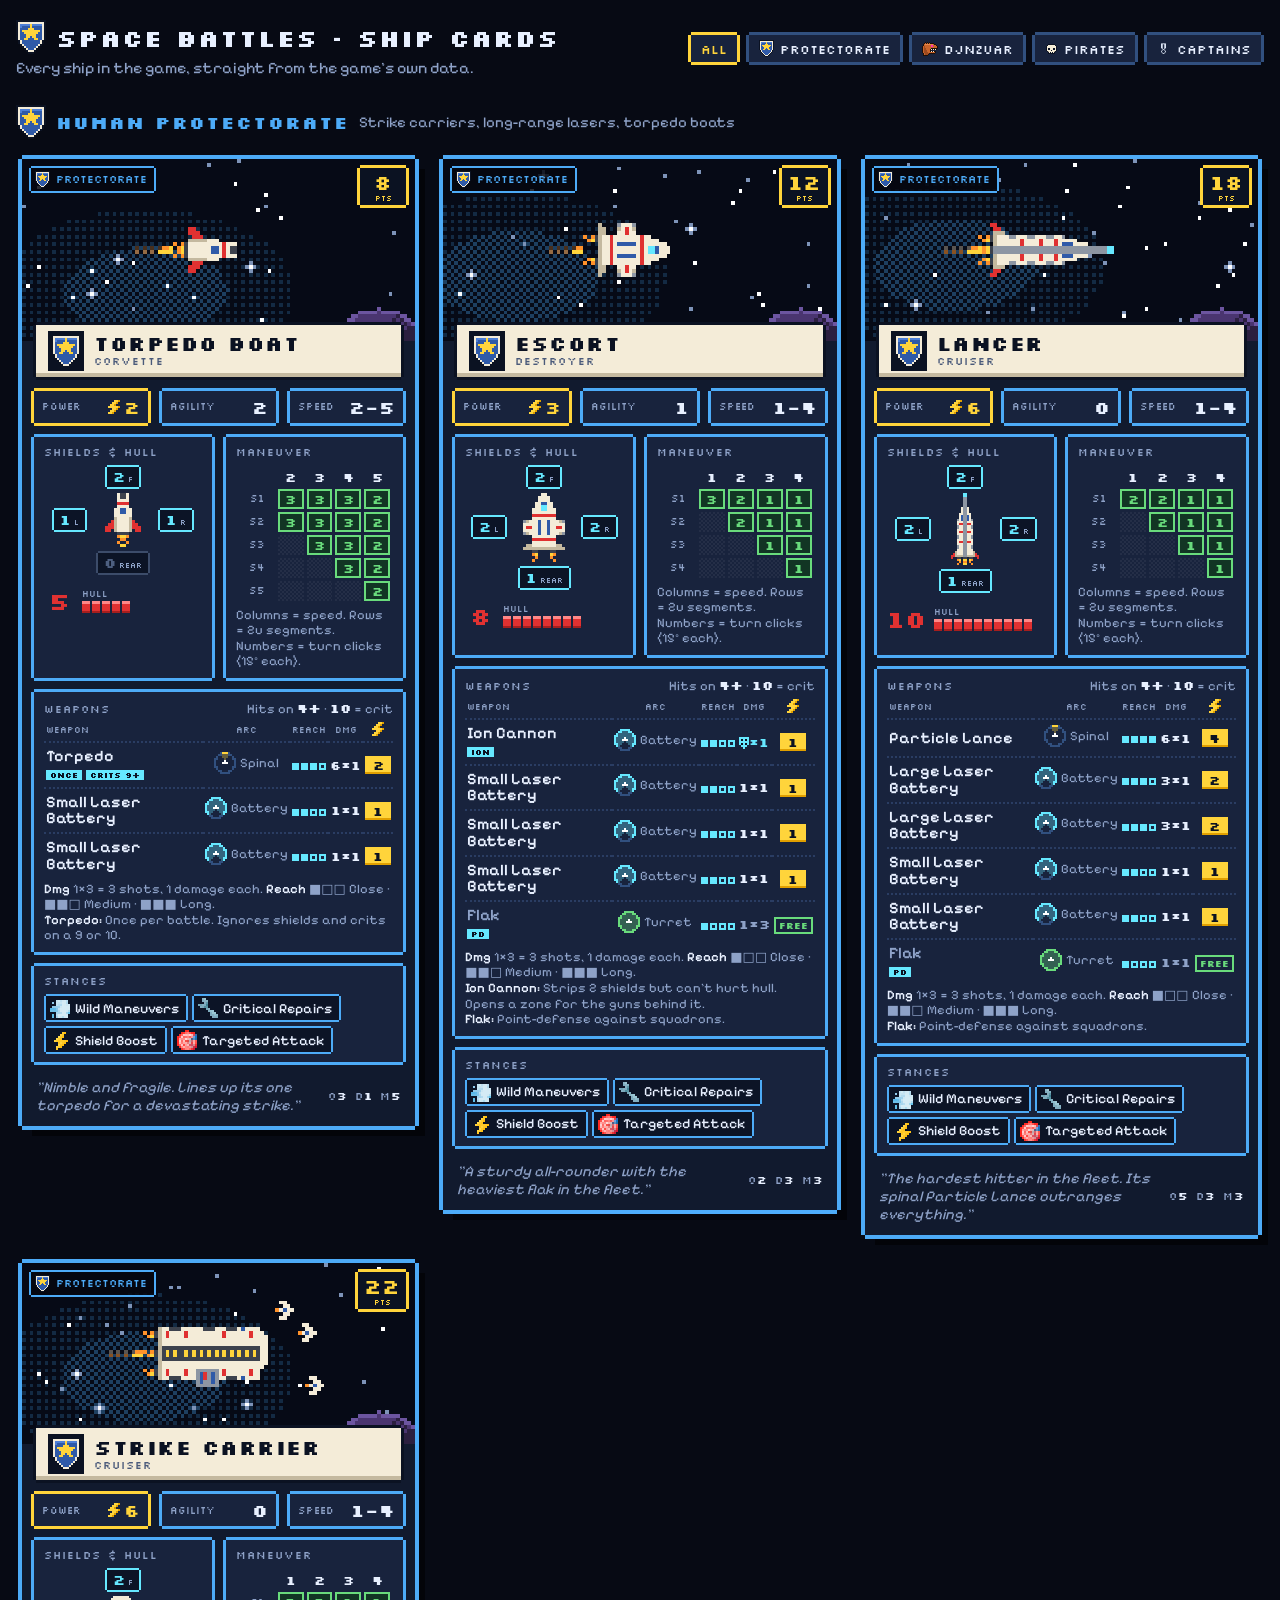
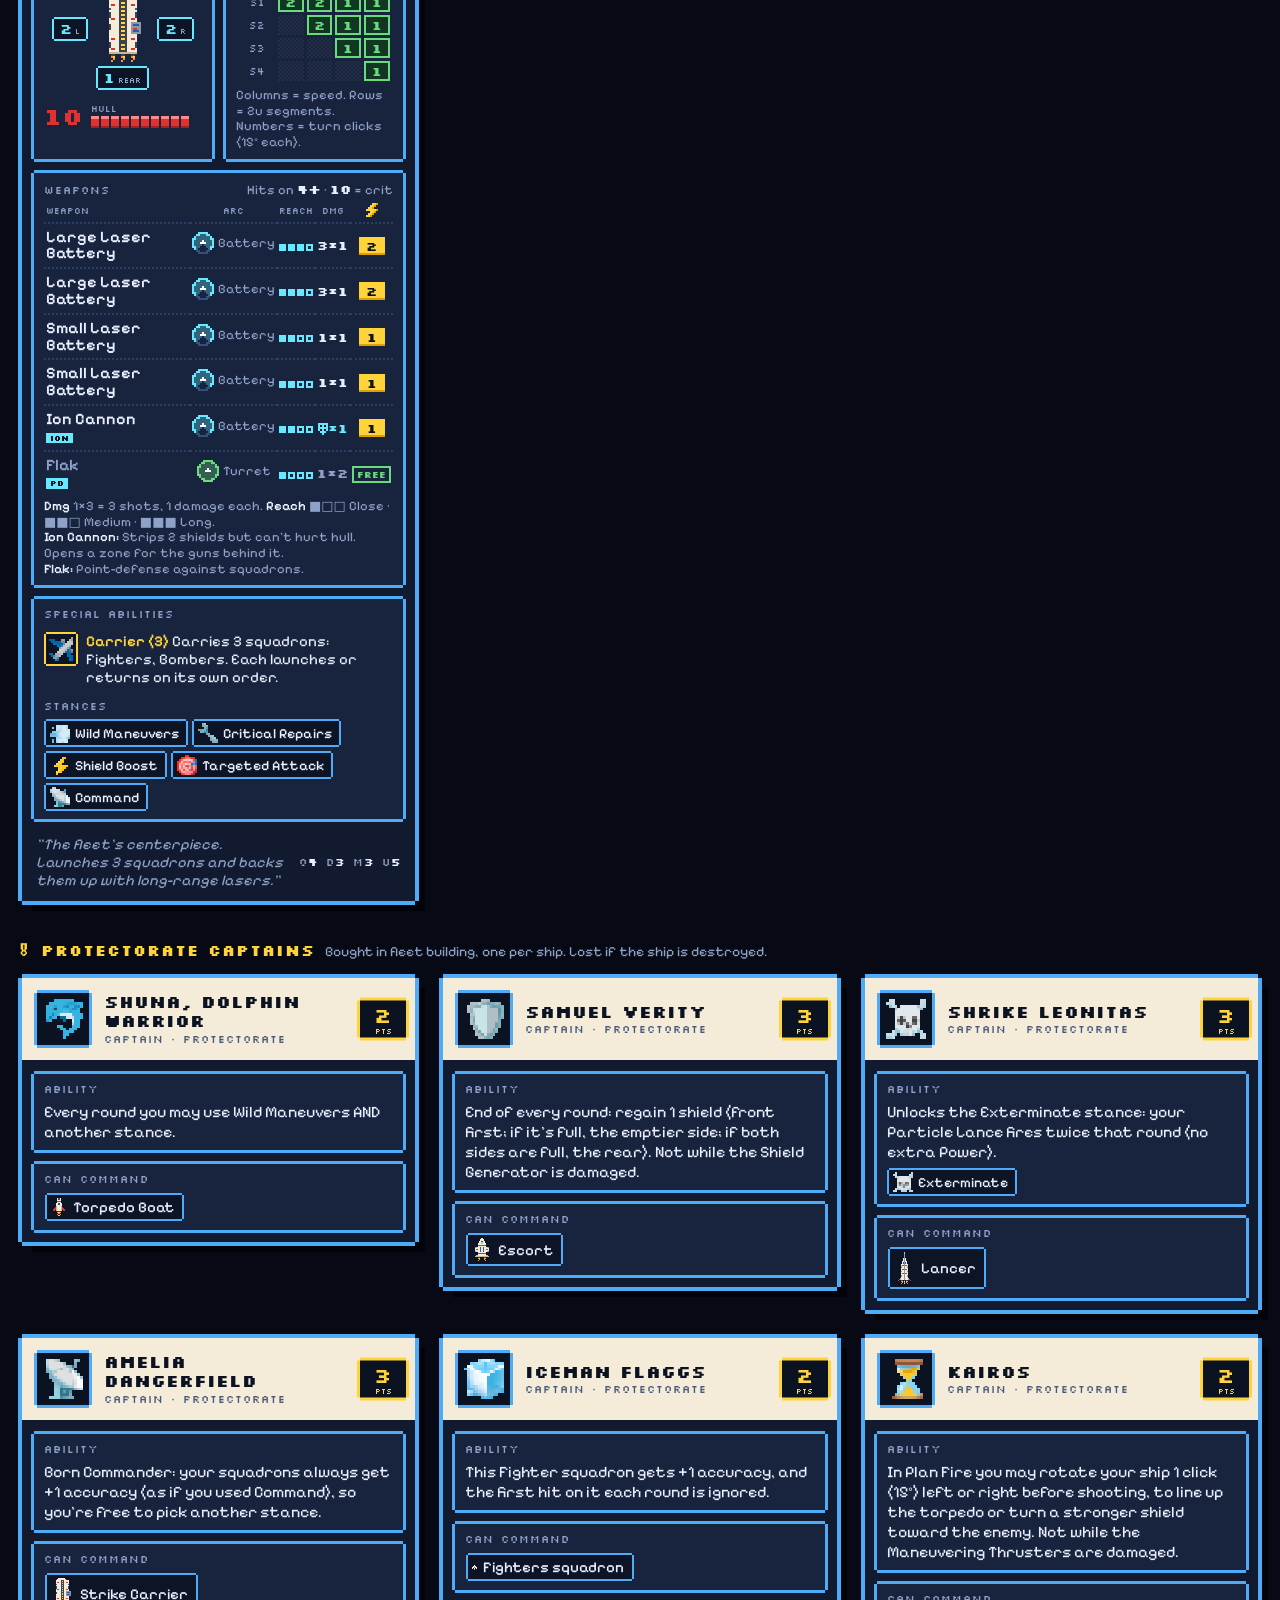
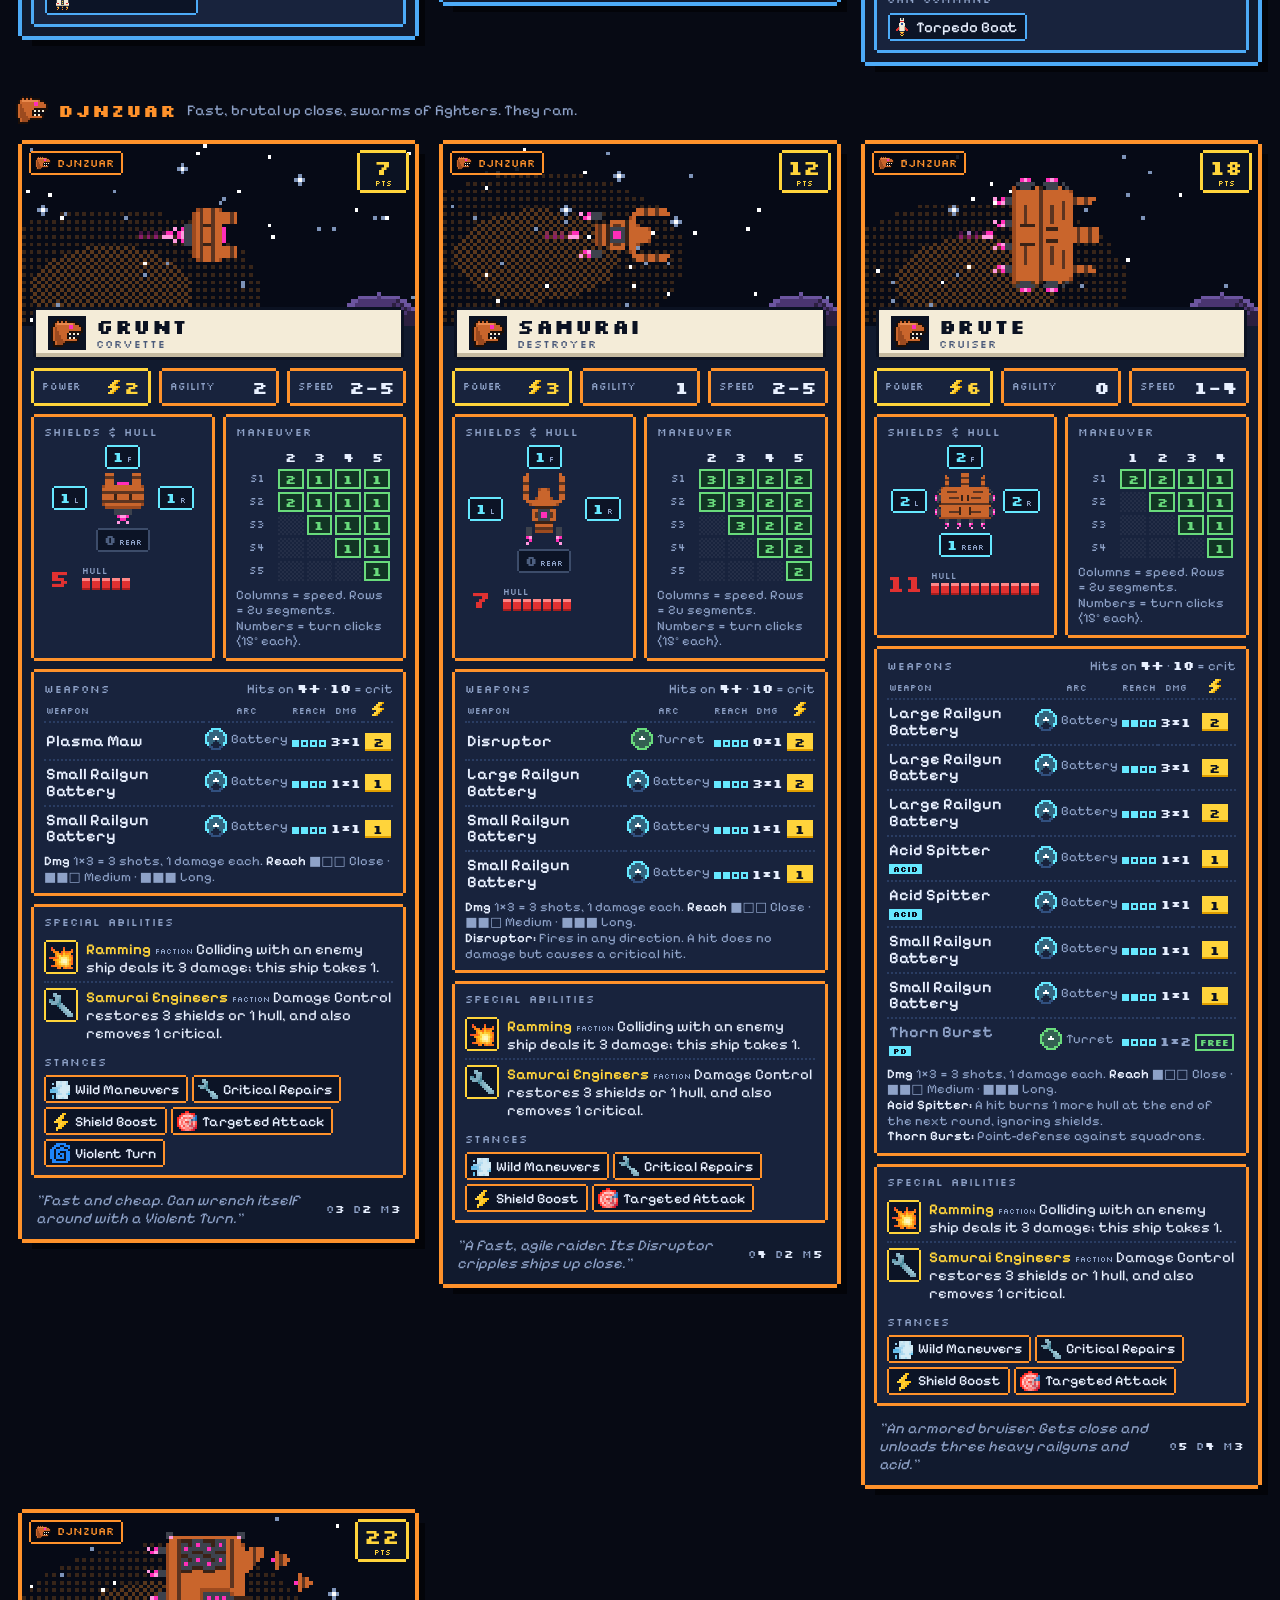
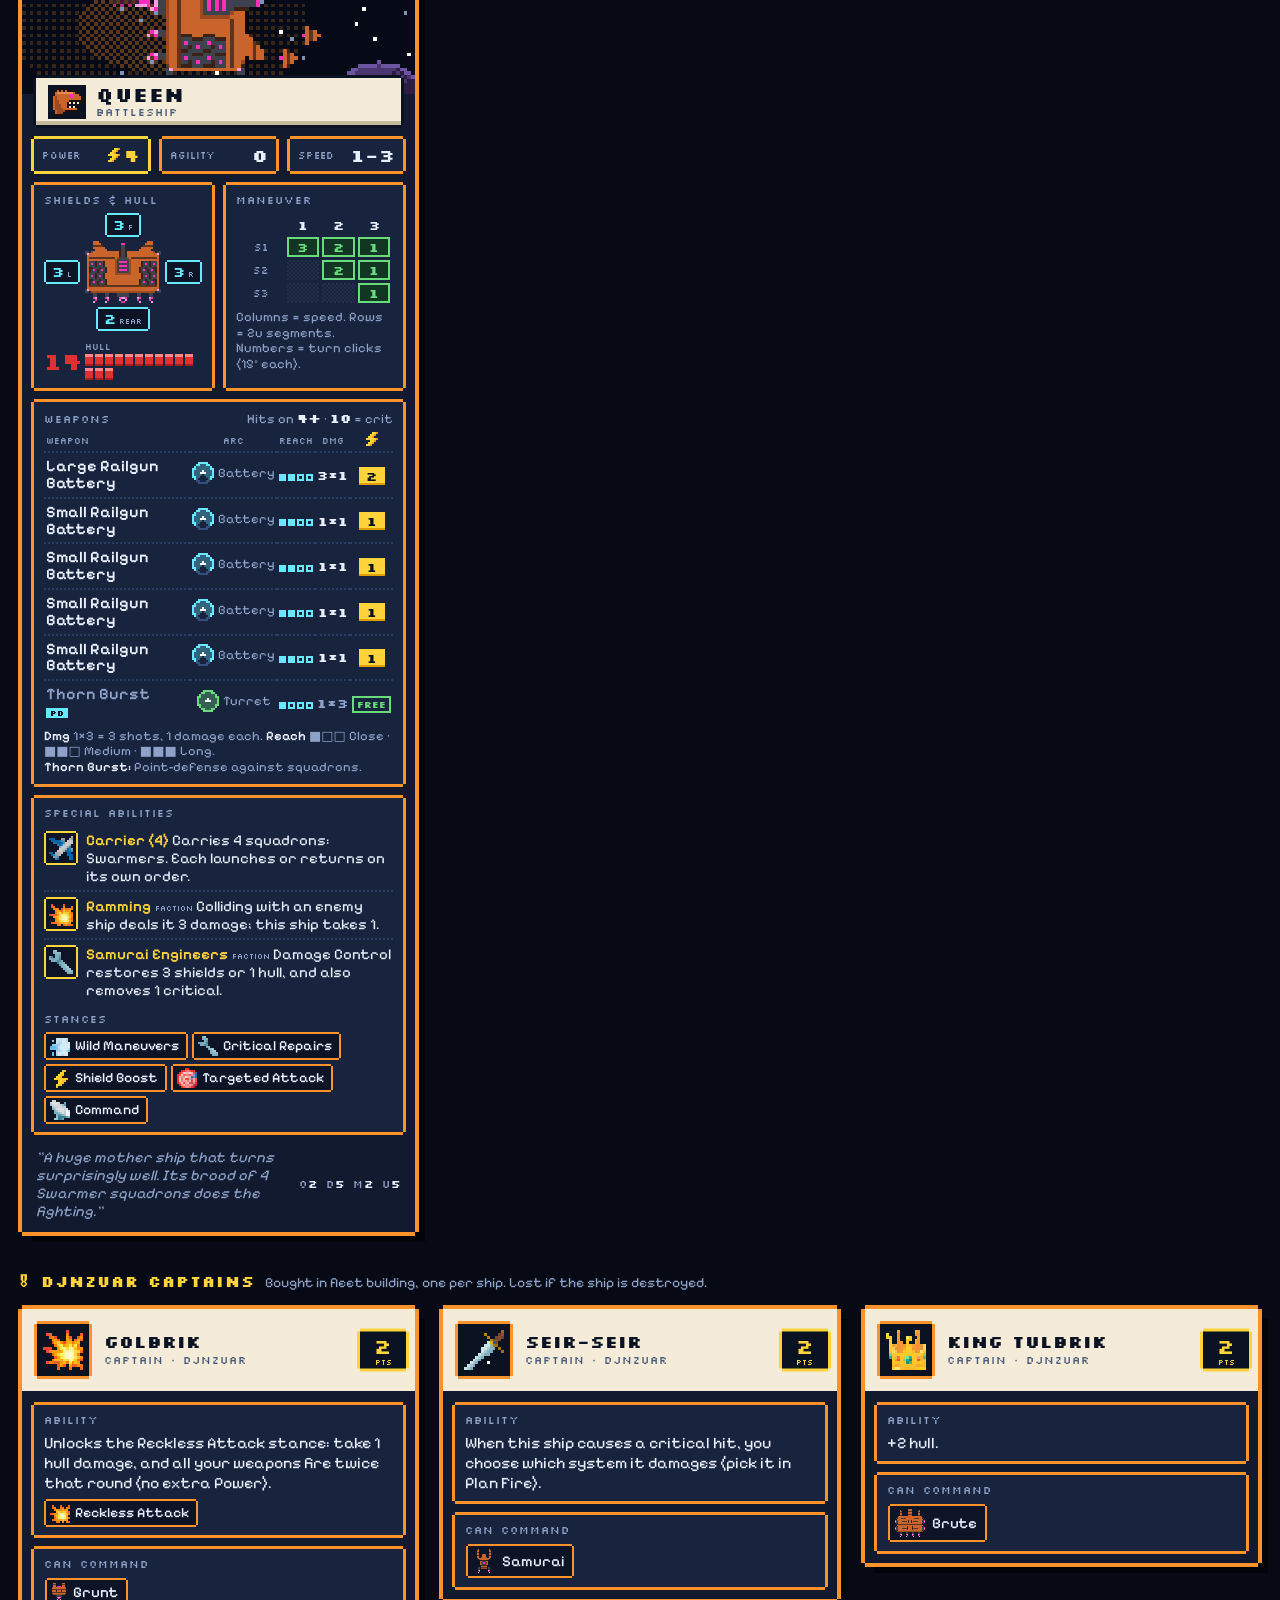
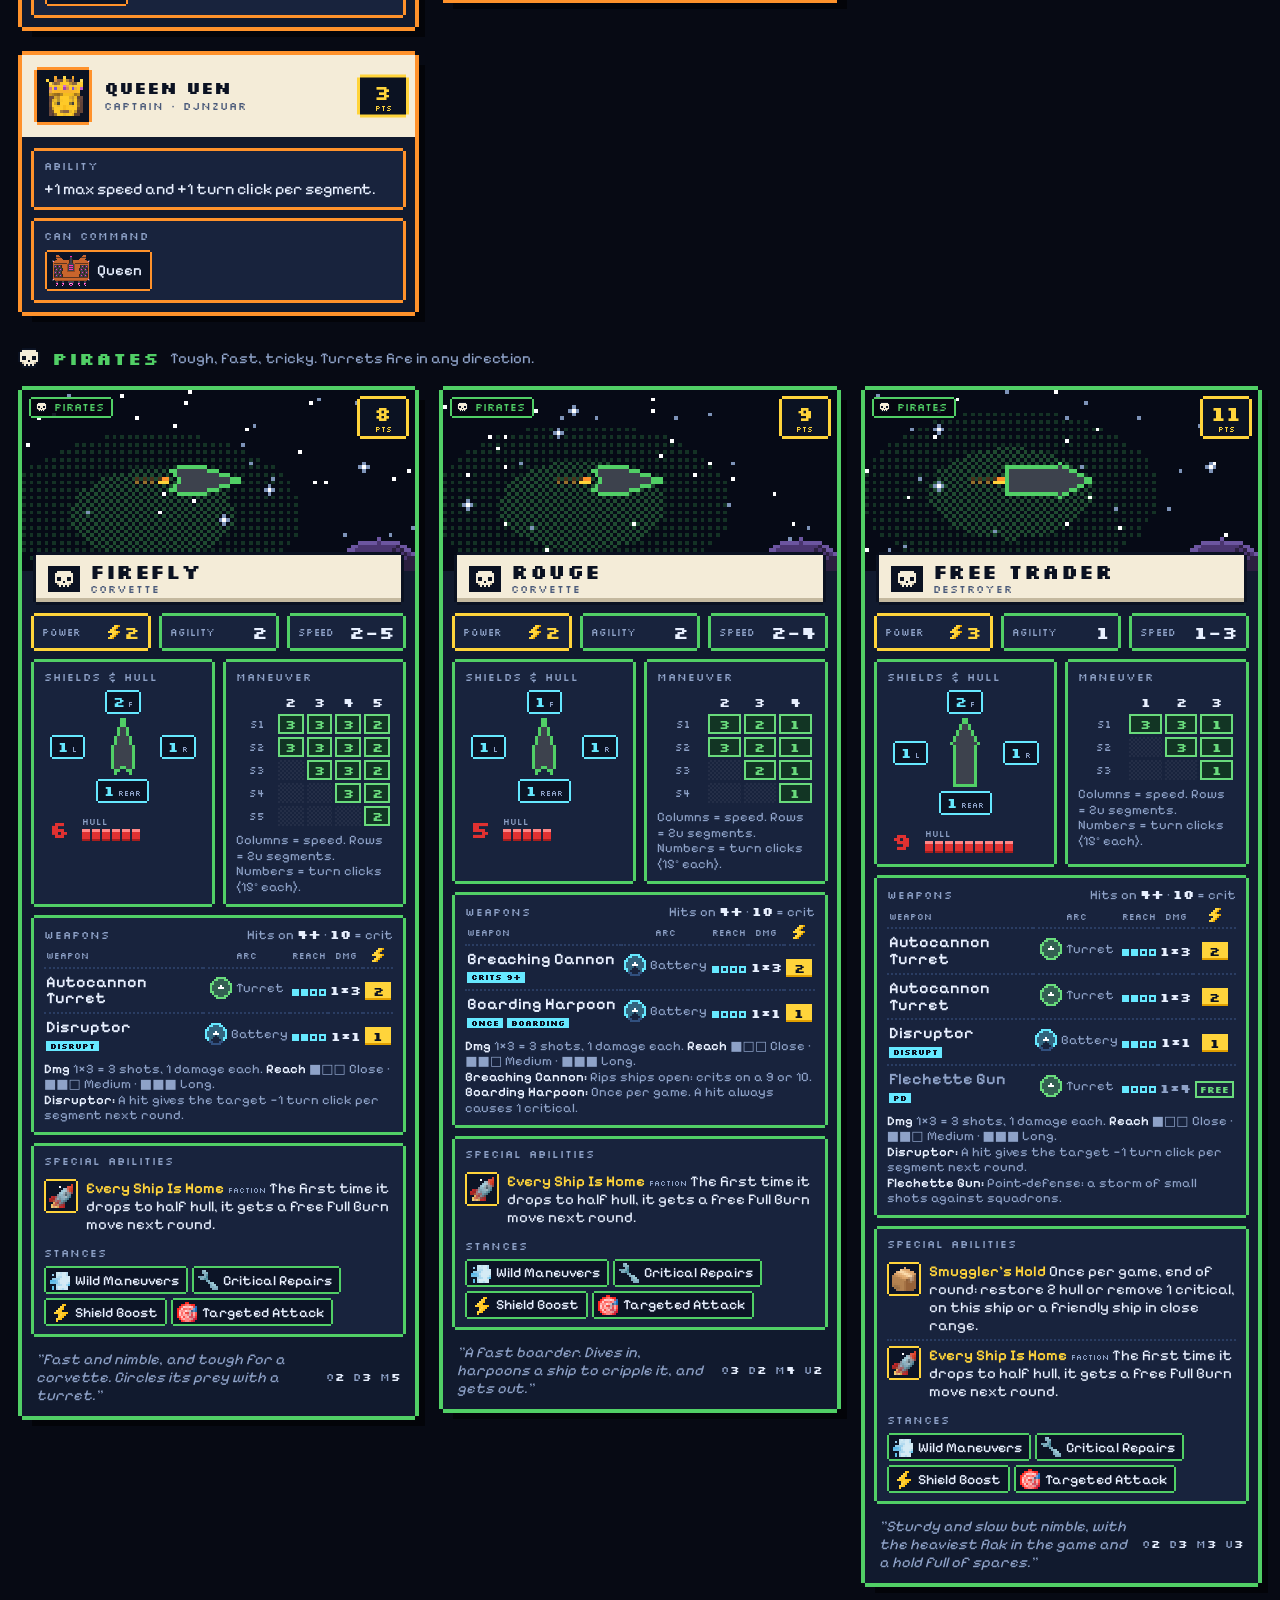
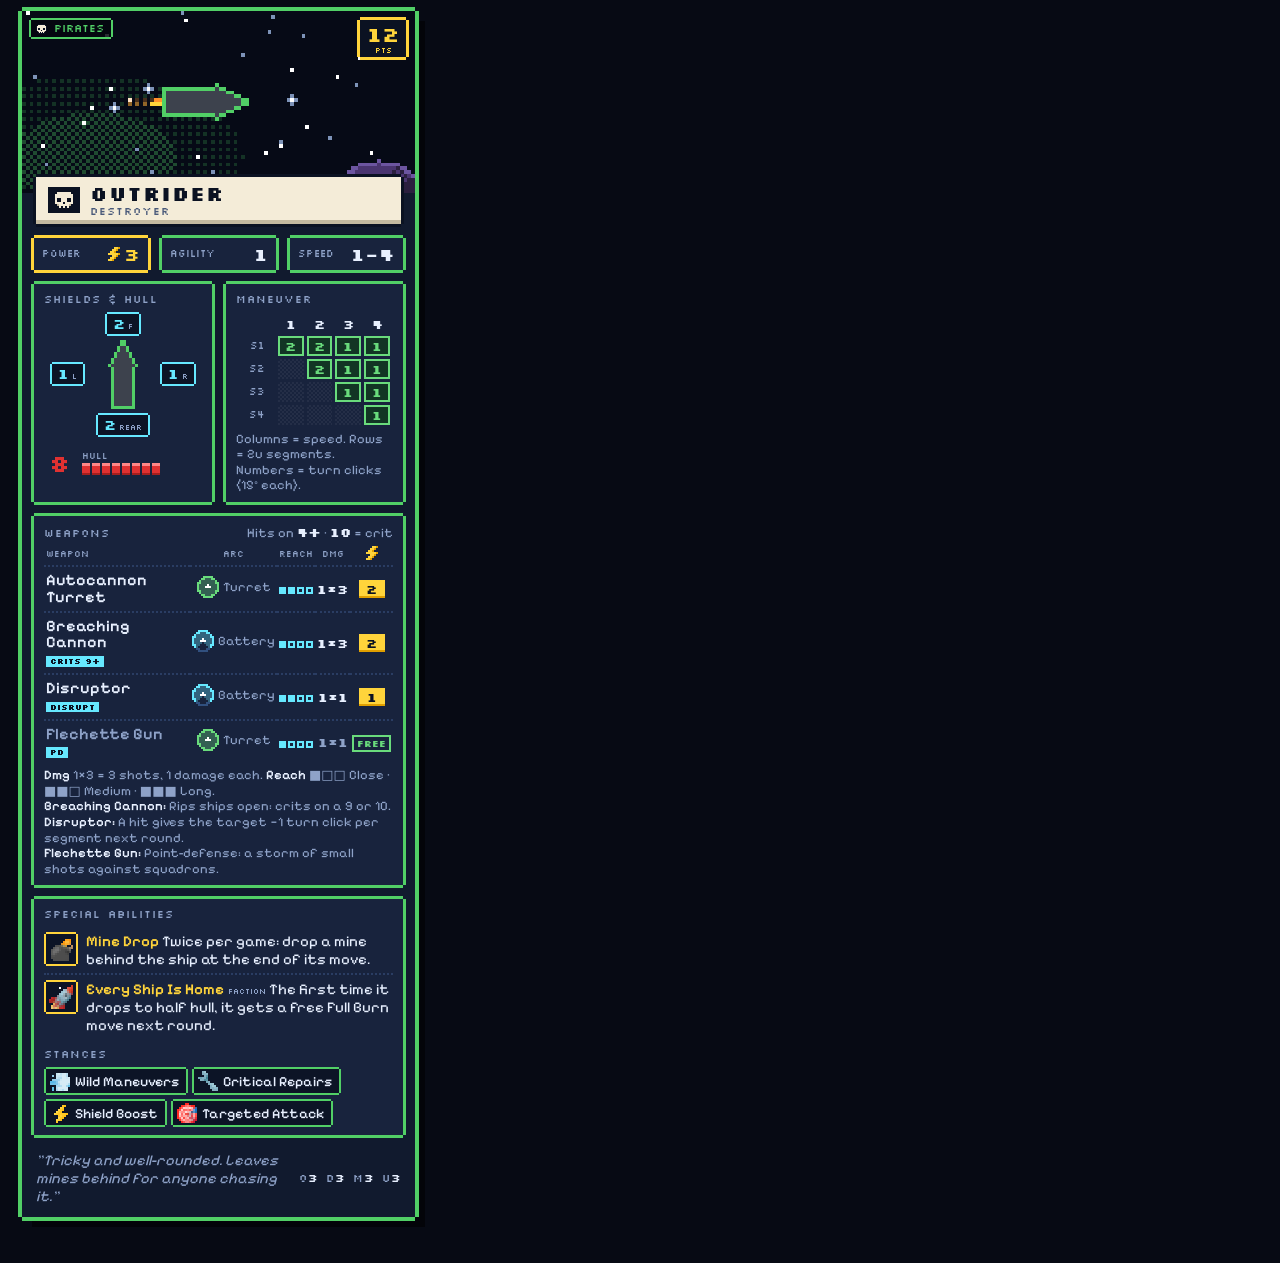
==== commit f61a7f76: "Phone help menu: game rules, ship cards and captains Co-Authored-By: Claude Opus 5.5 <noreply@anthro" ====
--- a/docs/ship-cards.html
+++ b/docs/ship-cards.html
@@ -136,6 +136,19 @@
   .footer { display: flex; justify-content: space-between; align-items: center; gap: 10px; padding: 4px 14px 12px; font-size: 15px; color: var(--muted); }
   .ratings { display: flex; gap: 8px; flex: none; font-family: 'Silkscreen', monospace; font-size: 11px; }
   .ratings span b { color: var(--text); margin-left: 1px; }
+
+  /* Captain cards */
+  .cap-title { max-width: 1400px; margin: 34px auto 12px; font-family: 'Silkscreen', monospace; font-size: 15px; letter-spacing: 1px; text-transform: uppercase; color: var(--gold); display: flex; flex-wrap: wrap; align-items: baseline; gap: 10px; }
+  .cap-title small { font-family: 'Pixelify Sans', sans-serif; text-transform: none; letter-spacing: 0; color: var(--muted); font-size: 14px; font-weight: 400; }
+  .cap-head { position: relative; display: flex; align-items: center; gap: 12px; padding: 12px 70px 12px 12px; background: var(--cream); color: var(--ink); }
+  .cap-head .cost { top: 50%; transform: translateY(-50%); }
+  .cap-icon { flex: none; width: 52px; height: 52px; display: grid; place-items: center; background: var(--ink); --pc: var(--fc); --b: 3px; margin: 3px; }
+  .cap-name h2 { margin: 0; font-family: 'Silkscreen', monospace; font-weight: 700; font-size: 17px; line-height: 1.1; }
+  .cap-name .class { font-family: 'Silkscreen', monospace; font-size: 11px; letter-spacing: 1px; text-transform: uppercase; color: #4a5a7a; margin-top: 2px; }
+  .cap-desc { margin: 0; font-size: 16px; line-height: 1.25; }
+  .hosts { display: flex; flex-wrap: wrap; gap: 10px; padding: 3px; }
+  .host { display: inline-flex; align-items: center; gap: 6px; padding: 3px 8px 3px 4px; background: var(--panel-dark); --b: 2px; font-size: 15px; font-weight: 500; }
+  .host .ship { max-height: 32px; width: auto; }
 </style>
 </head>
 <body>
@@ -151,7 +164,7 @@
 <script type="module">
 import {
   FACTIONS, FACTION_ORDER, SHIPS, WEAPONS, CLASSES, RANGE_BANDS, ARC_DEFS, HIT, SPECIALS, SQUADRONS,
-  STANCES, STANCE_ORDER,
+  STANCES, STANCE_ORDER, CAPTAINS, CAPTAIN_ORDER,
 } from '../js/games/space-battles/data.js';
 import { SPRITES, PALETTE } from '../js/games/space-battles/sprites.js';
 
@@ -535,16 +548,60 @@
   </article>`;
 }
 
-let filter = 'all';
+// ---------- Captain cards ----------
+
+// The ships (or squadrons) a captain can join, and the faction they belong to.
+function captainHosts(c) {
+  if (c.squadrons) return c.squadrons.map((t) => ({ type: t, def: SQUADRONS[t], squad: true }));
+  const types = c.ships || Object.keys(SHIPS).filter((t) => (c.factions || []).includes(SHIPS[t].faction));
+  return types.map((t) => ({ type: t, def: SHIPS[t], squad: false }));
+}
+const captainFaction = (c) => captainHosts(c)[0]?.def.faction;
+
+function captainCard(id) {
+  const c = CAPTAINS[id];
+  const hosts = captainHosts(c);
+  const f = FACTIONS[captainFaction(c)];
+  const stance = c.stance && STANCES[c.stance];
+  const hostChips = hosts.map((h) => {
+    const sp = SPRITES[h.type];
+    const img = sp ? shipImage(sp.rows.map((r) => [...r.padEnd(sp.w, '.')].map((ch) => PALETTE[ch] || null)), 1) : '';
+    return `<span class="host px">${img}${esc(h.def.name)}${h.squad ? ' squadron' : ''}</span>`;
+  }).join('');
+  return `<article class="card captain px" id="captain-${id}" style="--fc:${f.color}">
+    <div class="cap-head">
+      <div class="cap-icon px">${pxEmoji(c.icon, 40, 14)}</div>
+      <div class="cap-name"><h2>${esc(c.name)}</h2><div class="class">Captain · ${esc(f.short)}</div></div>
+      <div class="cost px">${c.cost}<small>PTS</small></div>
+    </div>
+    <div class="body">
+      <div class="panel px"><h3>Ability</h3><p class="cap-desc">${esc(c.desc)}</p>
+        ${stance ? `<div class="stances" style="margin-top:6px"><span class="stance px">${pxEmoji(stance.icon, 20, 10)}${esc(stance.name)}</span></div>` : ''}</div>
+      <div class="panel px"><h3>Can command</h3><div class="hosts">${hostChips}</div></div>
+    </div>
+  </article>`;
+}
+
+function captainsSection(fid) {
+  const ids = CAPTAIN_ORDER.filter((id) => captainFaction(CAPTAINS[id]) === fid);
+  if (!ids.length) return '';
+  return `<h3 class="cap-title">🎖 ${esc(FACTIONS[fid].short)} Captains <small>Bought in fleet building, one per ship. Lost if the ship is destroyed.</small></h3>
+    <div class="grid">${ids.map(captainCard).join('')}</div>`;
+}
+
+let filter = location.hash === '#captains' ? 'captains' : 'all';
 function render() {
   const main = document.getElementById('cards');
-  main.innerHTML = FACTION_ORDER.filter((fid) => filter === 'all' || filter === fid).map((fid) => {
+  const onlyCaptains = filter === 'captains';
+  main.innerHTML = FACTION_ORDER.filter((fid) => filter === 'all' || onlyCaptains || filter === fid).map((fid) => {
     const types = Object.keys(SHIPS).filter((t) => SHIPS[t].faction === fid).sort((a, b) => SHIPS[a].cost - SHIPS[b].cost);
+    const caps = captainsSection(fid);
+    if (onlyCaptains && !caps) return '';
     return `<h2 class="faction-title" style="color:${FACTIONS[fid].color}">${badge(fid, 2)}${esc(FACTIONS[fid].name)}<small>${esc(FACTIONS[fid].blurb)}</small></h2>
-      <div class="grid">${types.map(card).join('')}</div>`;
+      ${onlyCaptains ? '' : `<div class="grid">${types.map(card).join('')}</div>`}${caps}`;
   }).join('');
-  document.getElementById('filters').innerHTML = ['all', ...FACTION_ORDER].map((f) =>
-    `<button data-f="${f}" class="px ${f === filter ? 'on' : ''}">${f === 'all' ? 'All' : `${badge(f, 1)}${esc(FACTIONS[f].short)}`}</button>`).join('');
+  document.getElementById('filters').innerHTML = ['all', ...FACTION_ORDER, 'captains'].map((f) =>
+    `<button data-f="${f}" class="px ${f === filter ? 'on' : ''}">${f === 'all' ? 'All' : f === 'captains' ? '🎖 Captains' : `${badge(f, 1)}${esc(FACTIONS[f].short)}`}</button>`).join('');
 }
 document.getElementById('filters').addEventListener('click', (e) => {
   const b = e.target.closest('button');
@@ -555,7 +612,7 @@
 document.getElementById('title').insertAdjacentHTML('afterbegin', badge('protectorate', 2));
 render();
 // Jump to a ship when the link has #shipType (e.g. from the phone's shipyard).
-if (location.hash) document.getElementById(location.hash.slice(1))?.scrollIntoView();
+if (location.hash && location.hash !== '#captains') document.getElementById(location.hash.slice(1))?.scrollIntoView();
 </script>
 </body>
 </html>
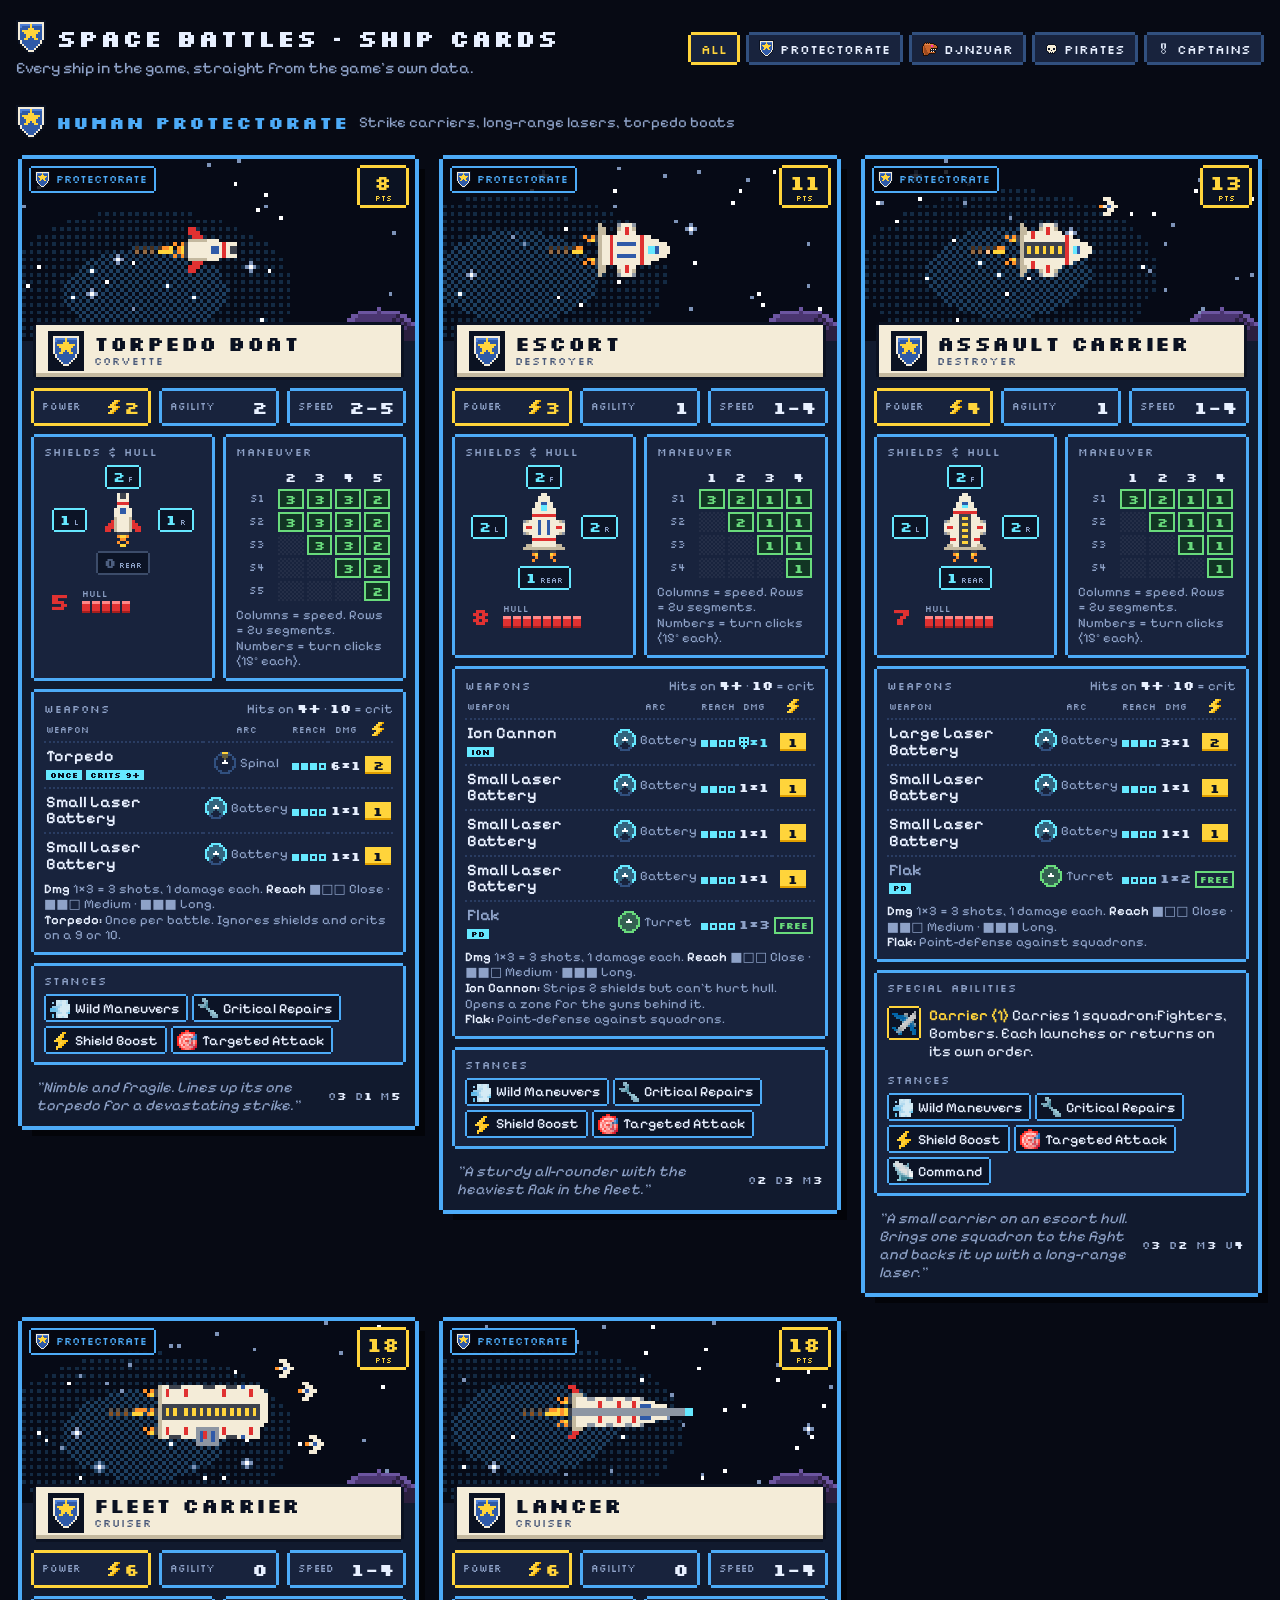
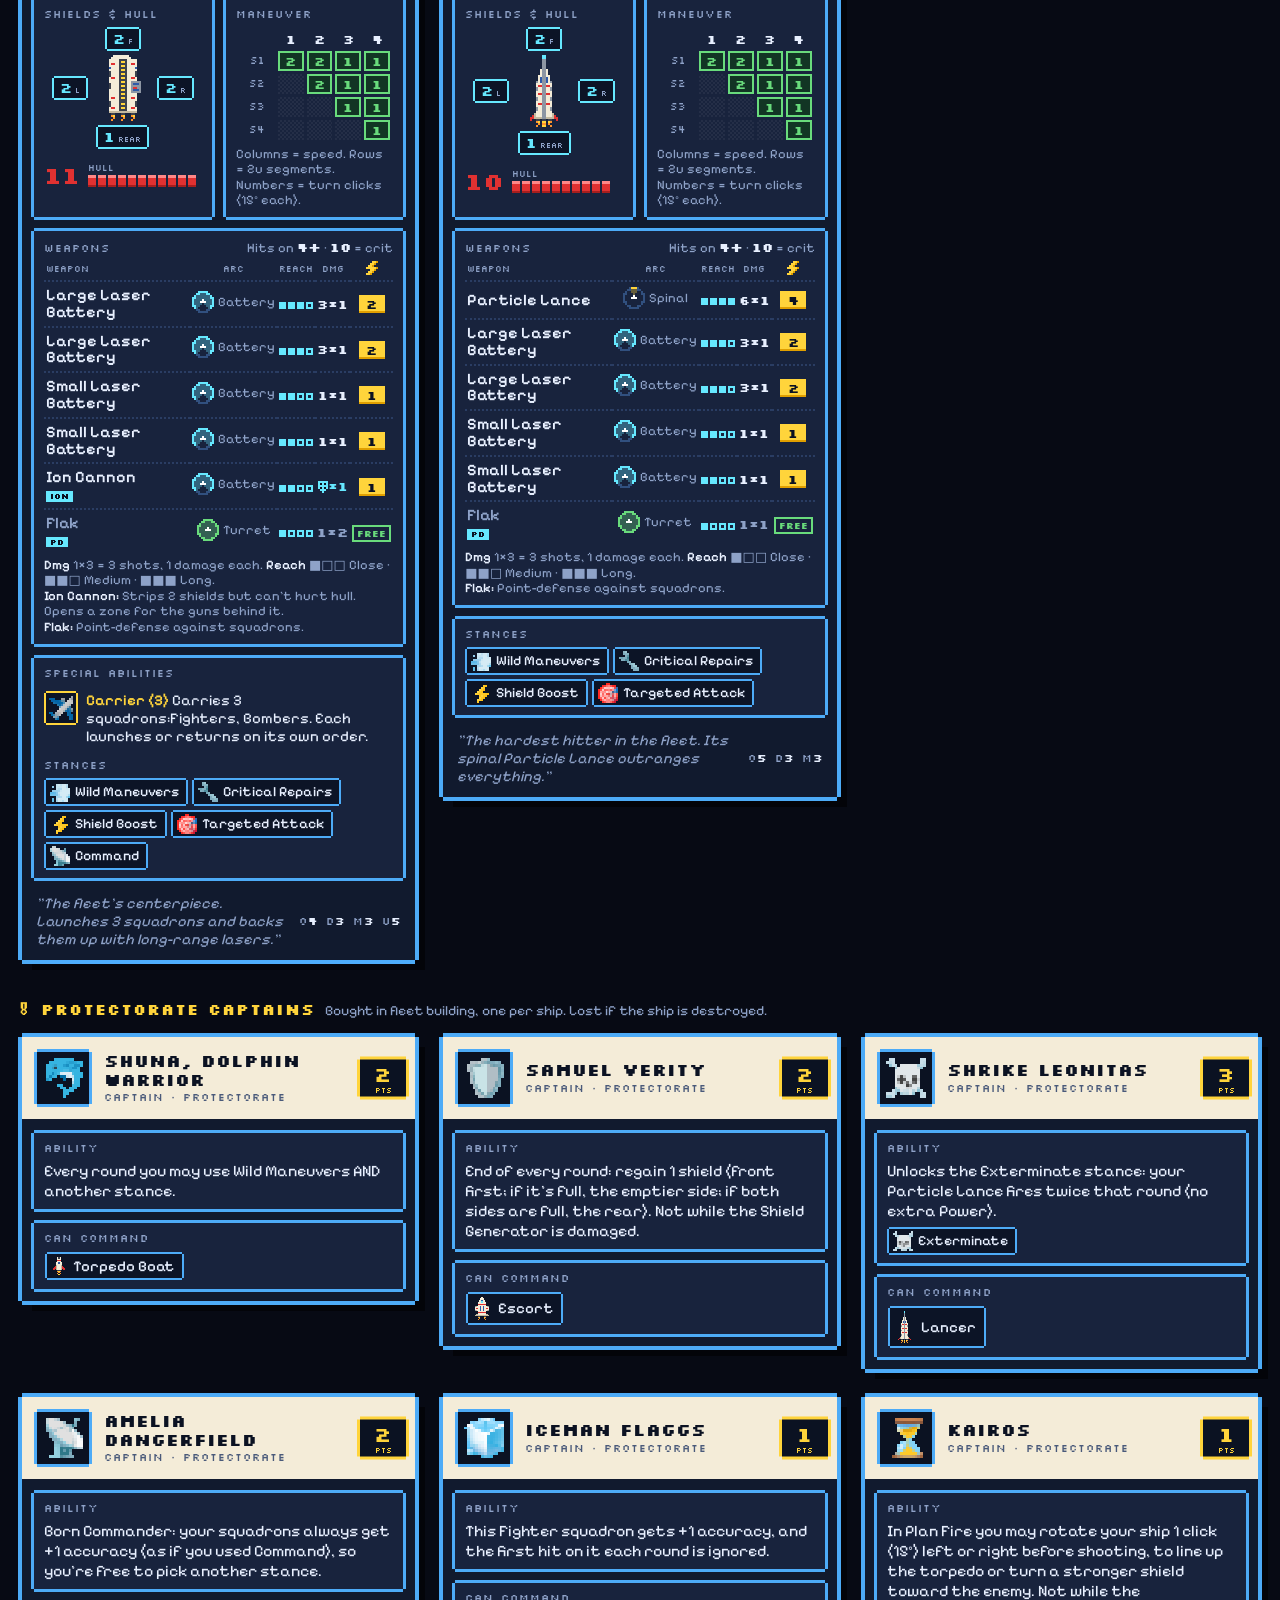
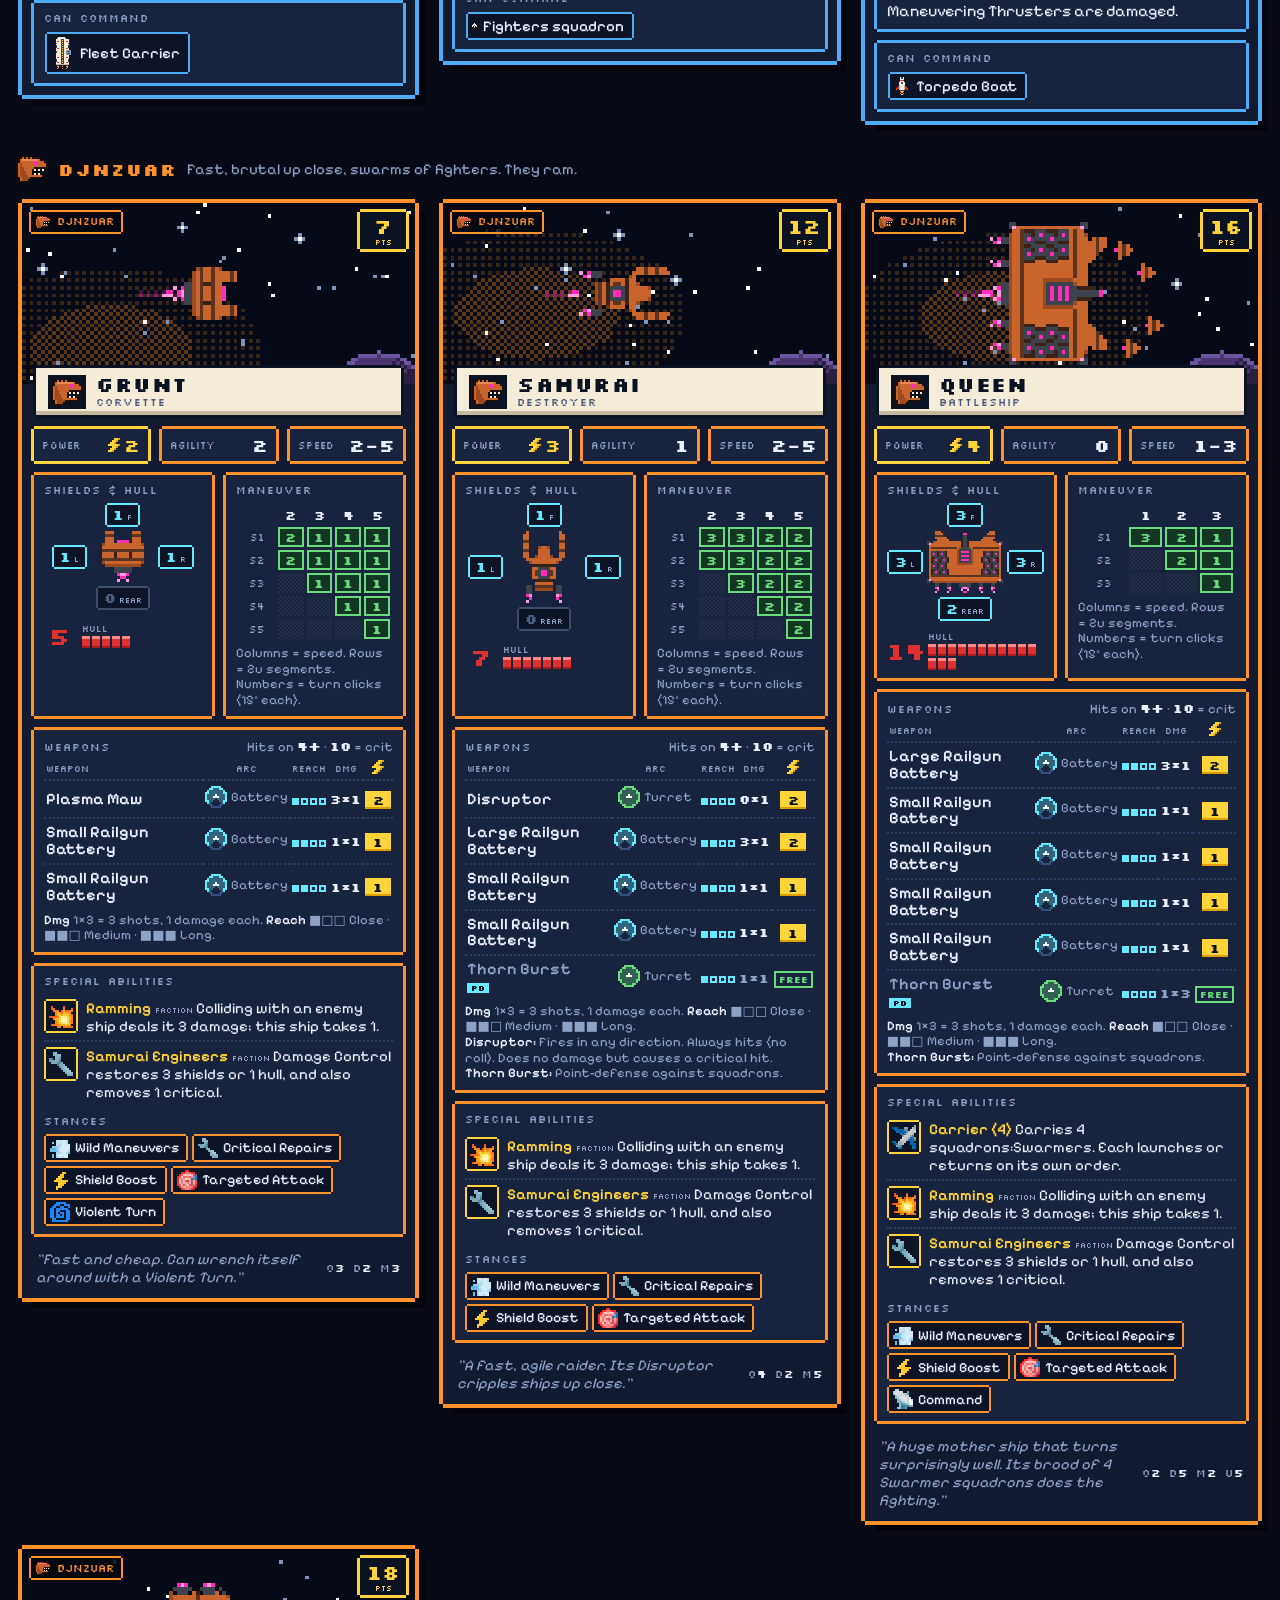
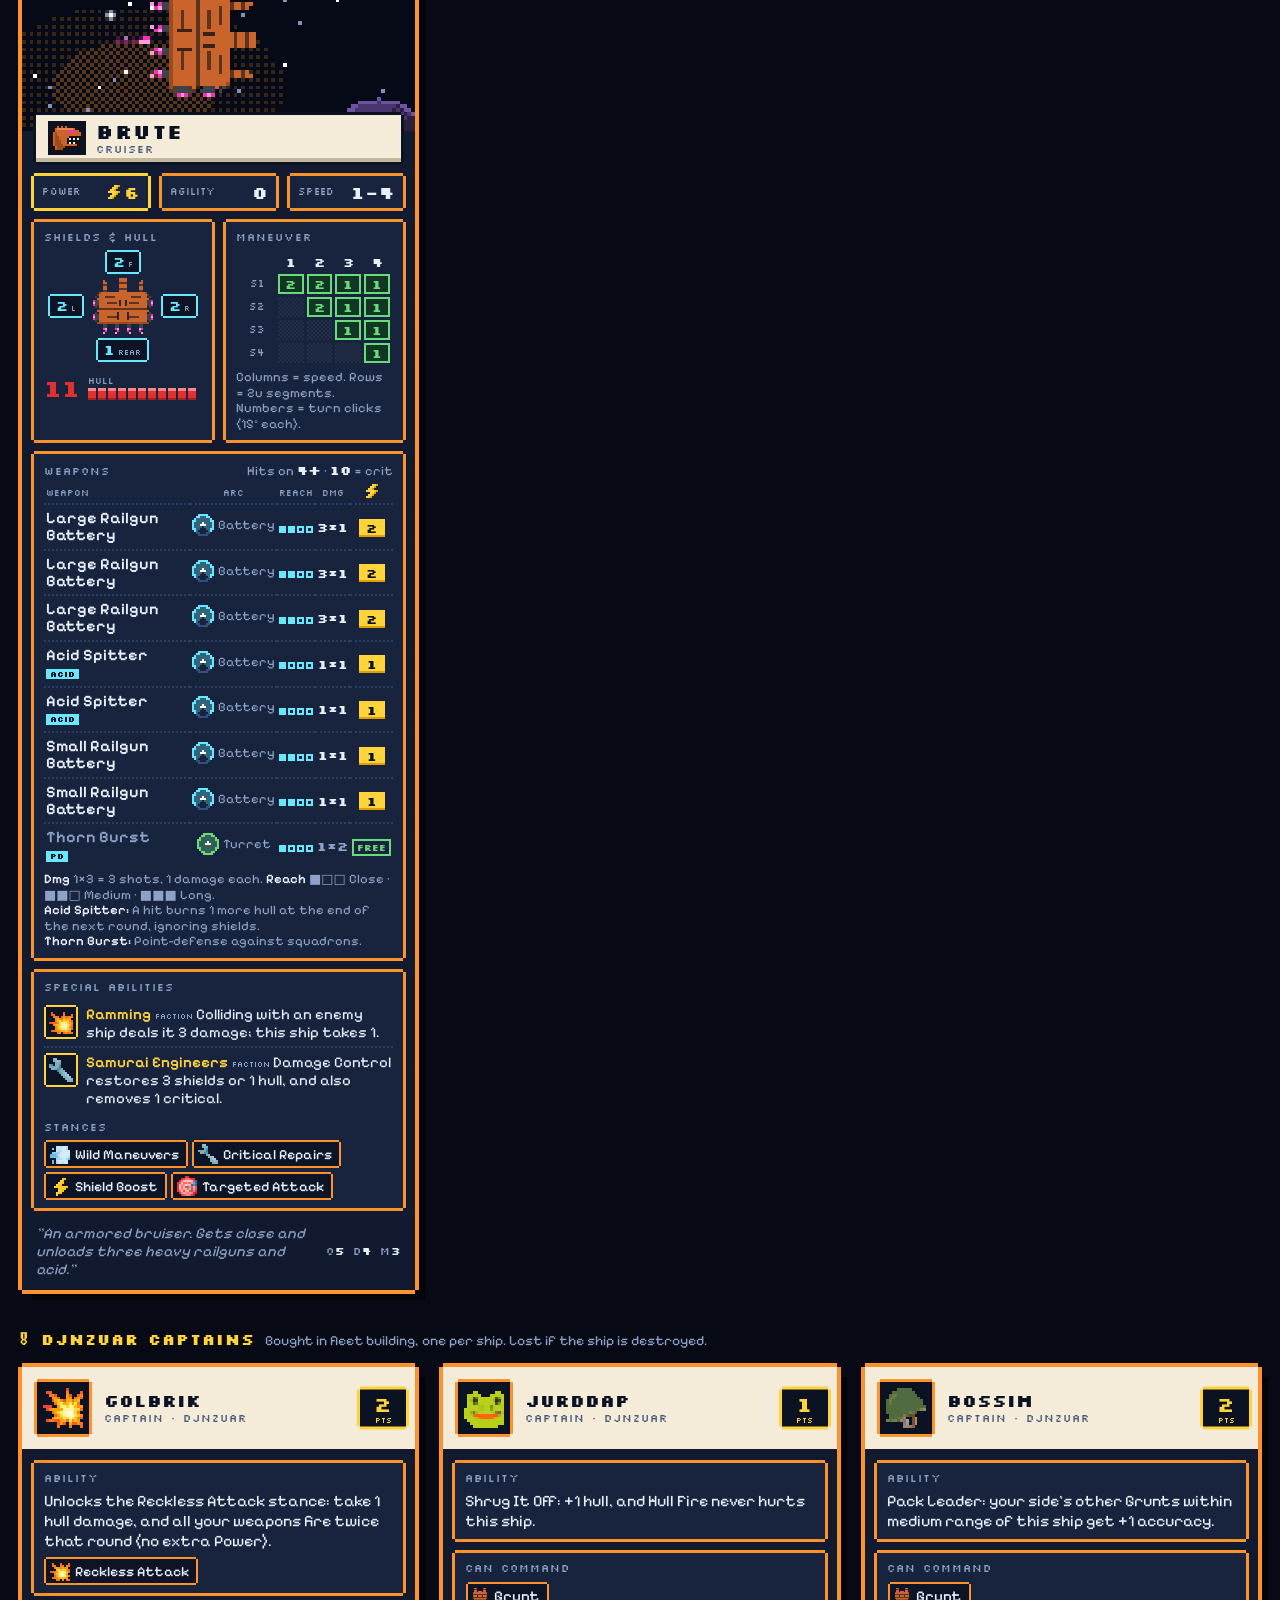
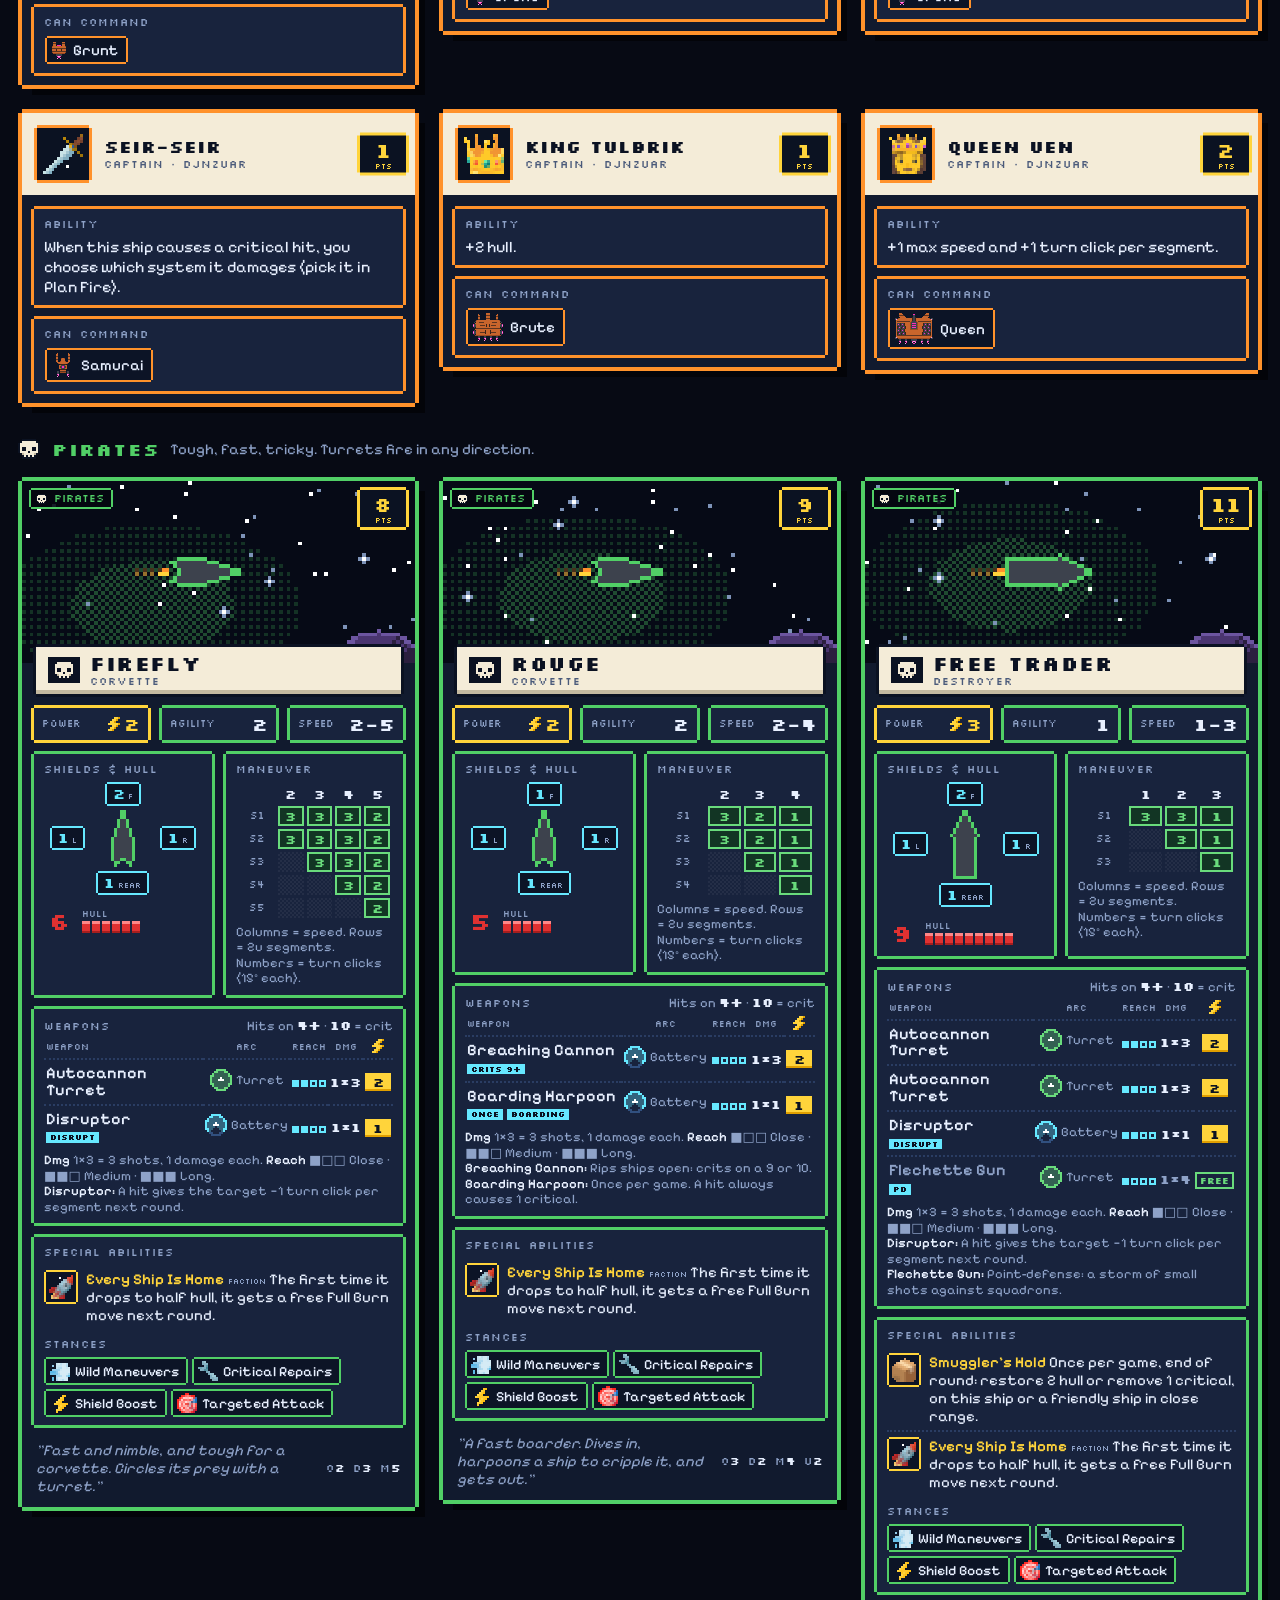
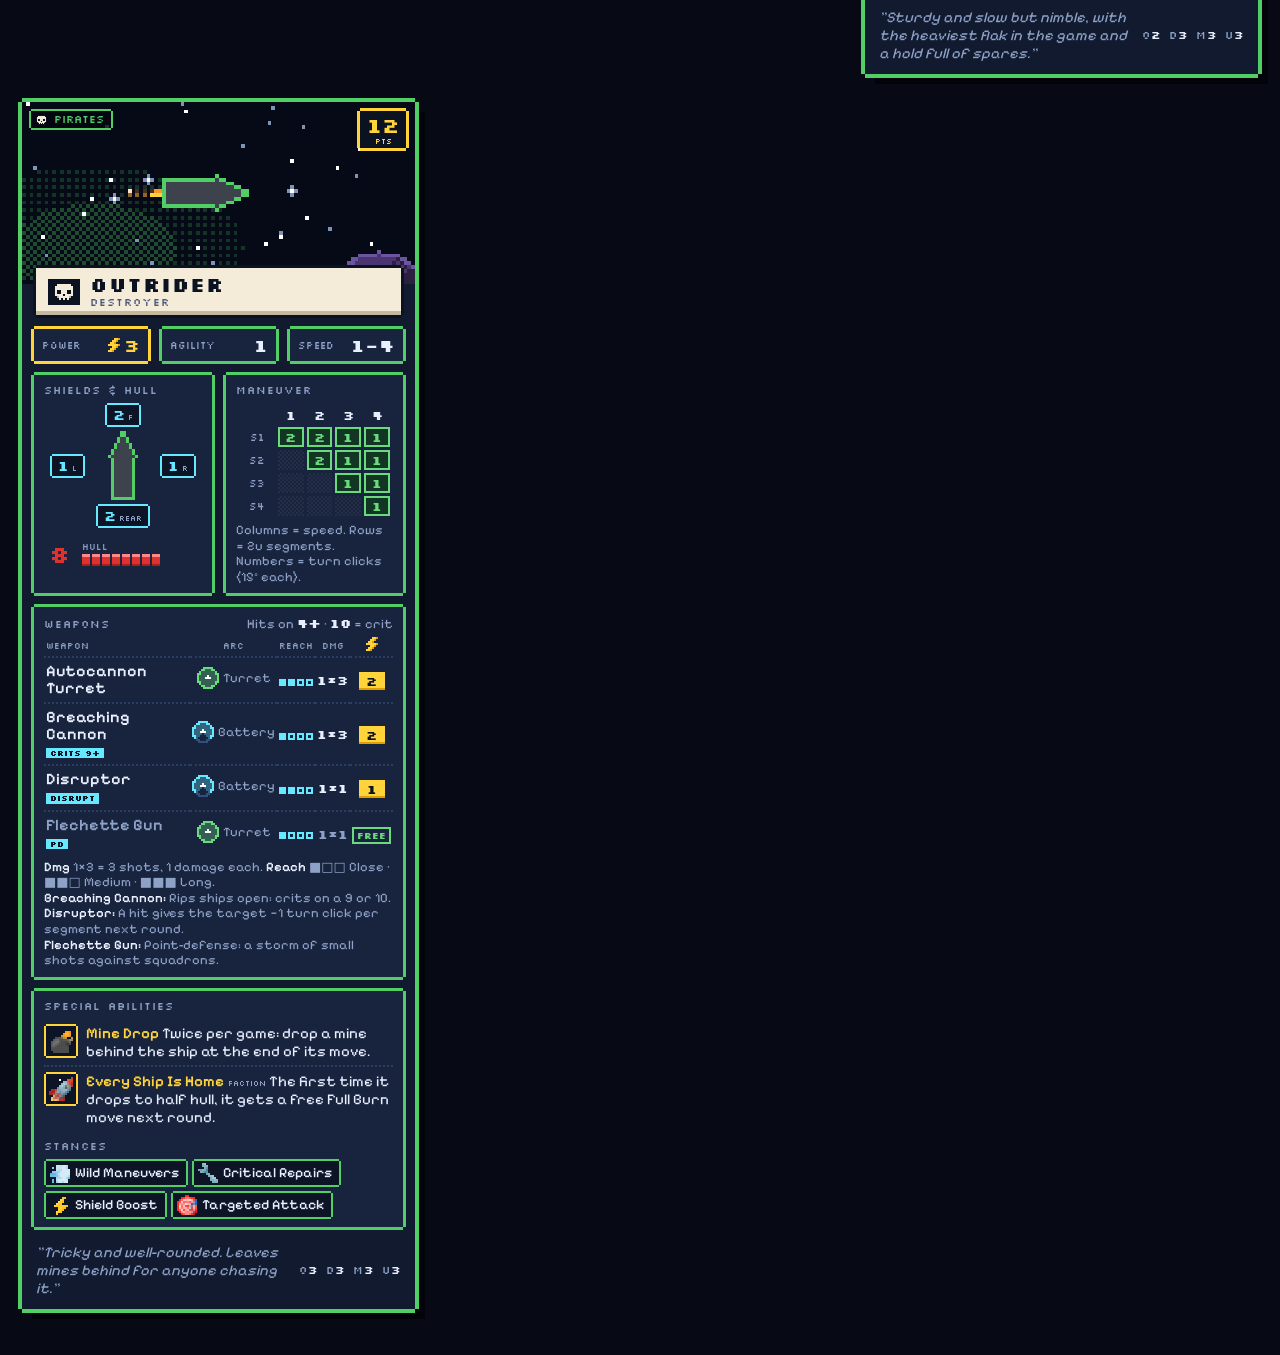
==== commit 50f7c7af: "Space Battles: add the Assault Carrier (Protectorate) 13-point destroyer: 7 hull, 2/2/2/1 shields, 4" ====
--- a/docs/ship-cards.html
+++ b/docs/ship-cards.html
@@ -492,7 +492,7 @@
   const abilities = [];
   if (def.squadrons) {
     const types = Object.keys(SQUADRONS).filter((t) => SQUADRONS[t].faction === def.faction && (!def.carries || def.carries.includes(t)));
-    abilities.push({ icon: '✈', name: `Carrier (${def.squadrons})`, text: `Carries ${def.squadrons} squadrons: ${types.map((t) => SQUADRONS[t].name).join(', ')}. Each launches or returns on its own order.` });
+    abilities.push({ icon: '✈', name: `Carrier (${def.squadrons})`, text: `Carries ${def.squadrons} squadron${def.squadrons === 1 ? '' : 's'}:${types.map((t) => SQUADRONS[t].name).join(', ')}. Each launches or returns on its own order.` });
   }
   if (def.special) {
     const sp = SPECIALS[def.special];
